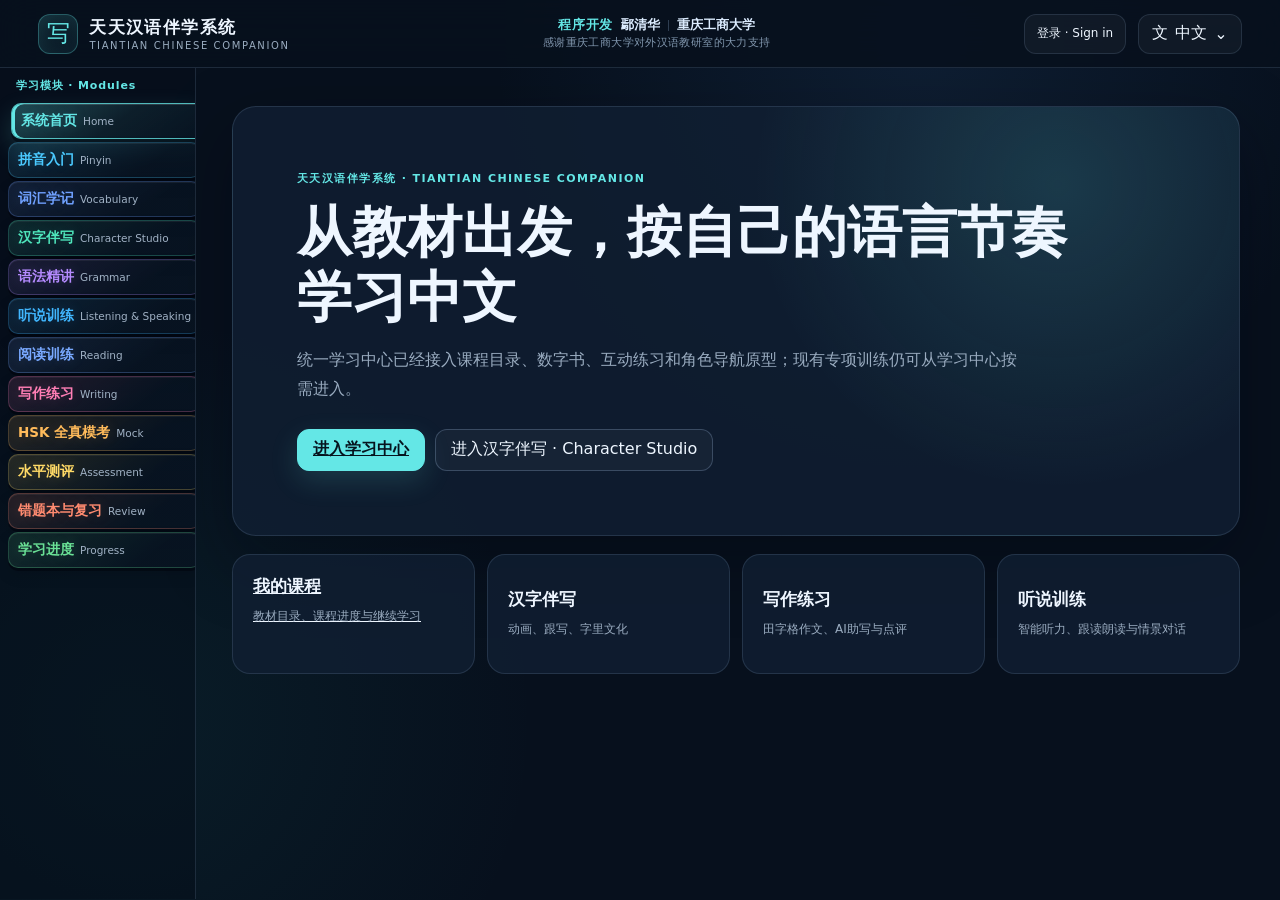
==== index.html @ 2a4d50c7 "Deploy Chinese learning companion frontend" ====
<!doctype html>
<html lang="zh-Hans">
<head>
  <meta charset="utf-8">
  <meta name="viewport" content="width=device-width, initial-scale=1, viewport-fit=cover">
  <meta name="theme-color" content="#08111f">
  <meta name="application-name" content="天天汉语伴学系统">
  <meta name="apple-mobile-web-app-capable" content="yes">
  <meta name="apple-mobile-web-app-status-bar-style" content="black-translucent">
  <title>天天汉语伴学系统 · Tiantian Chinese Companion</title>
  <link rel="manifest" href="manifest.webmanifest">
  <link rel="icon" type="image/png" sizes="32x32" href="icons/favicon-32.png">
  <link rel="apple-touch-icon" sizes="180x180" href="icons/apple-touch-icon-180.png">
  <link rel="stylesheet" href="styles.css">
</head>
<body>
  <div class="app-shell">
    <header class="topbar">
      <div class="brand" aria-label="天天汉语伴学系统">
        <span class="brand-mark" aria-hidden="true">写</span>
        <span>
          <strong>天天汉语伴学系统</strong>
          <small>TIANTIAN CHINESE COMPANION</small>
        </span>
      </div>

      <nav class="primary-nav" aria-label="主导航">
        <details class="nav-group"><summary>学习基础</summary><div class="nav-menu">
          <button type="button" data-module="pinyin">拼音入门 · Pinyin</button>
          <button type="button" data-module="learn">汉字伴写 · Character Studio</button>
          <button type="button" data-module="grammar">语法精讲 · Grammar</button>
        </div></details>
        <details class="nav-group"><summary>词汇与技能</summary><div class="nav-menu">
          <button type="button" data-module="vocabulary">词汇学记 · Vocabulary</button>
          <button type="button" data-module="mistakes">错题本与复习 · Review</button>
        </div></details>
        <details class="nav-group"><summary>语言训练</summary><div class="nav-menu">
          <button type="button" data-module="listening-speaking">听说训练 · Listening &amp; Speaking</button>
          <button type="button" data-module="reading">阅读训练 · Reading</button>
          <button type="button" data-module="essay">写作练习 · Writing</button>
        </div></details>
        <details class="nav-group"><summary>考试中心</summary><div class="nav-menu">
          <button type="button" data-module="mock">HSK 全真模考 · Mock</button>
          <button type="button" data-module="assessment">水平测评 · Assessment</button>
        </div></details>
        <details class="nav-group"><summary>学习进度</summary><div class="nav-menu">
          <button type="button" data-module="progress">学习看板 · Progress</button>
          <button type="button" data-module="mistakes">错题本与复习 · Review</button>
        </div></details>
      </nav>

      <div class="developer-credit" aria-label="开发者与支持单位信息">
        <div class="developer-primary"><span>程序开发</span><strong>鄢清华</strong><i></i><strong>重庆工商大学</strong></div>
        <div class="developer-support">感谢重庆工商大学对外汉语教研室的大力支持</div>
      </div>

      <nav class="curriculum-nav" aria-label="教材与章节导航">
        <label><span>教材</span><select id="seriesSelect" aria-label="选择教材系列"></select></label>
        <label><span>册别</span><select id="bookSelect" aria-label="选择教材册别"></select></label>
        <label class="chapter-select"><span>章节</span><select id="chapterSelect" aria-label="选择章节"></select></label>
      </nav>

      <div class="topbar-actions">
        <button class="install-button" id="installAppButton" type="button" hidden>安装 · Install</button>
        <button class="login-button" id="loginButton" type="button">登录 · Sign in</button>
        <button class="icon-button" id="languageButton" type="button" aria-haspopup="true" aria-expanded="false">
          <span aria-hidden="true">文</span><span id="languageLabel">中文</span><span aria-hidden="true">⌄</span>
        </button>
        <div class="language-menu" id="languageMenu" role="menu" hidden>
          <button type="button" role="menuitem" data-locale="zh">中文</button>
          <button type="button" role="menuitem" data-locale="en">English</button>
        </div>
      </div>
    </header>

    <main class="workspace">
      <aside class="character-rail" aria-label="本课汉字">
        <nav class="module-rail-nav" aria-label="学习模块">
          <div class="module-rail-title">学习模块 · Modules</div>
          <button type="button" class="module-rail-button active" data-module="home"><span>系统首页</span><small>Home</small></button>
          <button type="button" class="module-rail-button" data-module="pinyin"><span>拼音入门</span><small>Pinyin</small></button>
          <button type="button" class="module-rail-button" data-module="vocabulary"><span>词汇学记</span><small>Vocabulary</small></button>
          <button type="button" class="module-rail-button" data-module="learn"><span>汉字伴写</span><small>Character Studio</small></button>
          <button type="button" class="module-rail-button" data-module="grammar"><span>语法精讲</span><small>Grammar</small></button>
          <button type="button" class="module-rail-button" data-module="listening-speaking"><span>听说训练</span><small>Listening &amp; Speaking</small></button>
          <button type="button" class="module-rail-button" data-module="reading"><span>阅读训练</span><small>Reading</small></button>
          <button type="button" class="module-rail-button" data-module="essay"><span>写作练习</span><small>Writing</small></button>
          <button type="button" class="module-rail-button" data-module="mock"><span>HSK 全真模考</span><small>Mock</small></button>
          <button type="button" class="module-rail-button" data-module="assessment"><span>水平测评</span><small>Assessment</small></button>
          <button type="button" class="module-rail-button" data-module="mistakes"><span>错题本与复习</span><small>Review</small></button>
          <button type="button" class="module-rail-button" data-module="progress"><span>学习进度</span><small>Progress</small></button>
        </nav>
        <div class="rail-heading">
          <div>
            <span class="eyebrow">教材写字库</span>
            <h2 id="railLessonTitle">第1课 · 你好</h2>
          </div>
          <span class="progress-count" id="progressCount">0 / 4</span>
        </div>

        <div class="library-search">
          <div class="search-field">
            <span aria-hidden="true">⌕</span>
            <input id="characterSearch" type="search" inputmode="text" autocomplete="off" placeholder="输入汉字或词组">
            <button id="clearSearchButton" type="button" aria-label="清空搜索" hidden>×</button>
          </div>
          <select id="searchScope" aria-label="搜索范围">
            <option value="lesson">本课</option>
            <option value="book">本册30课</option>
          </select>
        </div>

        <div class="library-summary" id="librarySummary">本课“写汉字”栏目 · 4字</div>

        <nav class="character-list" id="characterList" aria-live="polite"></nav>
        <div class="direct-study" id="directStudy" hidden></div>

        <div class="phrase-tools">
          <button class="phrase-mode-button" id="multiSelectToggle" type="button">□ 勾选多字</button>
          <div class="selection-tray" id="selectionTray" hidden>
            <span>已选：<strong id="selectedCharacters">—</strong></span>
            <button type="button" id="startMultiPractice" disabled>并排写</button>
          </div>
        </div>

        <div class="rail-tip">
          <span aria-hidden="true">✦</span>
          <p><strong>学习建议</strong><br>先看动画，再进入田字格跟写。</p>
        </div>
      </aside>

      <section class="learning-stage">
        <div class="character-header">
          <div class="character-title">
            <div class="hero-character" id="heroCharacter">十</div>
            <div>
              <span class="eyebrow" id="structureLabel">独体字 · 十部</span>
              <h1><span id="pinyinLabel">shí</span><button class="audio-button" type="button" id="speakButton" aria-label="朗读">◖))</button></h1>
              <p id="meaningLabel">数字十；完整、十足</p>
            </div>
          </div>

          <div class="step-navigation" role="tablist" aria-label="学习步骤">
            <button class="step-tab active" type="button" data-view="learn" role="tab" aria-selected="true"><span>01</span>看动画</button>
            <button class="step-tab" type="button" data-view="practice" role="tab" aria-selected="false"><span>02</span>跟着写</button>
            <button class="step-tab" type="button" data-view="culture" role="tab" aria-selected="false"><span>03</span>字里文化</button>
          </div>
        </div>

        <section class="view-panel active" id="learnView" data-panel="learn">
          <div class="learning-grid immersive-learning">
            <div class="animation-card surface-card immersive-card">
              <div class="card-heading">
                <div>
                  <span class="eyebrow">笔顺动画</span>
                  <h2>观察每一笔的位置与方向</h2>
                </div>
                <span class="stroke-counter" id="strokeCounter">2画</span>
              </div>

              <div class="guided-stage" id="guidedStage">
                <svg class="annotation-lines" id="annotationLines" aria-hidden="true"></svg>
                <div class="stroke-steps stage-annotations" id="strokeSteps" aria-live="polite"></div>

                <div class="writer-stage">
                  <div class="grid-caption top">上</div>
                  <div class="tianzige" id="demoGrid">
                    <div class="grid-lines" aria-hidden="true"></div>
                    <div class="writer-target" id="demoWriter"></div>
                  </div>
                  <div class="grid-caption bottom">下</div>
                </div>
              </div>

              <div class="animation-controls" aria-label="动画控制">
                <button class="primary-button" id="playSequenceButton" type="button"><span aria-hidden="true">▶</span><span data-text="sequence">逐笔讲解</span></button>
                <button class="secondary-button" id="playFullButton" type="button"><span aria-hidden="true">↻</span><span data-text="full">完整演示</span></button>
                <button class="secondary-button accent" id="radicalButton" type="button"><span class="color-dot"></span><span data-text="radical">高亮部首</span></button>
              </div>

              <div class="integrated-summary" aria-live="polite">
                <div class="coach-copy">
                  <span class="eyebrow">整字提示</span>
                  <h2 id="coachTitle">先横后竖</h2>
                  <p id="coachText">“十”一共有两画。第一笔写横，第二笔写竖。竖画穿过横画，交点接近田字格中心。</p>
                </div>
                <div class="focus-box">
                  <span class="focus-icon" aria-hidden="true">◎</span>
                  <div><strong data-text="focus">书写重点</strong><p id="focusText"></p></div>
                </div>
                <button class="culture-link" type="button" data-go-view="culture">
                  <span aria-hidden="true">文</span>
                  <span><strong data-text="cultureButton">看看这个字的文化含义</strong><small data-text="cultureHint">构形知识与文化联想已分开标注</small></span>
                  <span aria-hidden="true">→</span>
                </button>
              </div>
            </div>
          </div>

          <button class="next-action" type="button" data-go-view="practice"><span data-text="practiceNext">动画看懂了，开始跟写</span><span aria-hidden="true">→</span></button>
        </section>

        <section class="view-panel" id="practiceView" data-panel="practice" hidden>
          <div class="practice-heading">
            <div>
              <span class="eyebrow">田字格跟写</span>
              <h2>先观察，再在中央大田字格书写</h2>
              <p>系统会检查笔顺、方向与轨迹。写完后可以查看点评并重新练习。</p>
            </div>
            <div class="mode-switch" role="group" aria-label="书写难度">
              <button type="button" class="active" data-practice-mode="trace">描写</button>
              <button type="button" data-practice-mode="free">独立写</button>
            </div>
          </div>

          <div class="practice-grid" id="singlePracticeGrid">
            <div class="model-panel surface-card">
              <div class="card-heading compact"><div><span class="eyebrow">标准示范</span><h3>随时对照笔顺</h3></div><button class="round-play" id="practiceDemoButton" type="button" aria-label="播放示范">▶</button></div>
              <div class="tianzige small"><div class="grid-lines" aria-hidden="true"></div><div class="writer-target" id="modelWriter"></div></div>
              <ol class="model-rules" id="modelRules"></ol>
            </div>

            <div class="write-panel surface-card">
              <div class="write-toolbar">
                <div><span class="eyebrow">轮到你了</span><h3 id="practicePrompt">请写“十”</h3></div>
                <span class="live-status" id="liveStatus"><i></i>等待落笔</span>
              </div>
              <div class="tianzige practice"><div class="grid-lines" aria-hidden="true"></div><div class="writer-target" id="quizWriter"></div></div>
              <p class="practice-help" id="practiceHelp">从第一笔开始。连续写错3次，系统会显示正确笔画提示。</p>
              <div class="practice-actions">
                <button class="secondary-button" id="resetPracticeButton" type="button">清空重写</button>
                <button class="secondary-button" id="showHintButton" type="button">播放提示</button>
              </div>
            </div>

            <aside class="feedback-panel surface-card" id="feedbackPanel">
              <div class="feedback-heading">
                <div class="score-ring" id="scoreRing" style="--score:0"><span id="scoreValue">--</span><small>书写评价</small></div>
                <div class="feedback-copy">
                  <span class="eyebrow">智能点评</span>
                  <h3 id="feedbackTitle">写完后查看评价</h3>
                  <p id="feedbackText">我们会优先指出最重要的一项改进，不让反馈变成负担。</p>
                </div>
              </div>

              <div class="user-sample-card" id="userSampleCard">
                <div class="sample-title"><span>本次书写</span><small id="sampleStatus">完成后固定显示</small></div>
                <div class="user-writing-grid">
                  <svg id="userWritingPreview" viewBox="0 0 1000 1000" role="img" aria-label="用户本次书写图像"></svg>
                  <span class="sample-placeholder" id="samplePlaceholder">你的字将显示在这里</span>
                </div>
              </div>

              <div class="feedback-metrics">
                <div><span>笔顺</span><strong id="orderMetric">待完成</strong></div>
                <div><span>轨迹</span><strong id="pathMetric">待完成</strong></div>
                <div><span>结构</span><strong id="structureMetric">待完成</strong></div>
                <div><span>尝试</span><strong id="attemptMetric">0次</strong></div>
              </div>
              <div class="feedback-actions">
                <button class="secondary-button" id="compareButton" type="button" disabled>叠加标准字</button>
                <button class="primary-button" id="rewriteButton" type="button" disabled>再写一次</button>
              </div>
            </aside>
          </div>

          <section class="phrase-practice-panel surface-card" id="phrasePracticePanel" hidden>
            <div class="phrase-panel-heading">
              <div><span class="eyebrow">多字并排书写</span><h2 id="phraseTitle">词组练习</h2><p id="phraseProgress">依次完成每个田字格，系统将保留每个字的真实笔迹。</p></div>
              <button class="secondary-button" id="exitPhraseButton" type="button">返回单字</button>
            </div>

            <div class="phrase-section-label"><span>标准示范</span><small>每个字与下方书写格严格对齐</small></div>
            <div class="phrase-standard-row" id="phraseStandardRow"></div>

            <div class="phrase-section-label"><span>请依次书写</span><small id="phraseActiveHint">从第一个字开始</small></div>
            <div class="phrase-writing-row" id="phraseWritingRow"></div>

            <div class="phrase-comparison" id="phraseComparison" hidden>
              <div class="phrase-result-heading"><div><span class="eyebrow">词组书写对照</span><h3 id="phraseScoreTitle">本次书写</h3></div><strong id="phraseTotalScore">--</strong></div>
              <div class="comparison-line"><span>标准字</span><div class="comparison-cells" id="phraseStandardResult"></div></div>
              <div class="comparison-line"><span>你的字</span><div class="comparison-cells" id="phraseUserResult"></div></div>
              <p class="phrase-feedback" id="phraseFeedback"></p>
              <div class="phrase-result-actions"><button class="secondary-button" id="phraseOverlayButton" type="button">叠加标准字</button><button class="primary-button" id="rewritePhraseButton" type="button">再写一次</button></div>
            </div>
          </section>
        </section>

        <section class="view-panel" id="cultureView" data-panel="culture" hidden>
          <div class="culture-layout">
            <div class="culture-symbol surface-card">
              <span class="eyebrow">字里文化</span>
              <div class="culture-glyph" id="cultureGlyph">十</div>
              <div class="component-badge" id="componentBadge">部首：十</div>
              <button class="secondary-button accent" id="cultureAnimateButton" type="button"><span class="color-dot"></span>在动画中高亮</button>
            </div>

            <div class="culture-content surface-card">
              <div class="culture-audio-toolbar">
                <div>
                  <span class="culture-audio-badge"><i aria-hidden="true"></i>中文原声</span>
                  <small id="cultureAudioStatus" role="status" aria-live="polite">三段讲解可分别播放</small>
                </div>
                <div class="culture-audio-actions">
                  <label class="culture-speed-control" for="cultureSpeedRange">
                    <span>语速</span>
                    <input id="cultureSpeedRange" type="range" min="0.65" max="1.25" step="0.05" value="0.90" aria-label="调节中文朗读速度">
                    <output id="cultureSpeedValue" for="cultureSpeedRange">0.90×</output>
                  </label>
                  <button class="culture-play-all" id="playAllCultureButton" type="button">
                    <span aria-hidden="true">▶</span><span>连续朗读三段</span>
                  </button>
                </div>
              </div>
              <div class="culture-section verified">
                <div class="culture-section-head">
                  <span class="content-tag">有依据的构形知识</span>
                  <button class="culture-audio-button" type="button" data-culture-audio="formation"><span aria-hidden="true">▶</span><span>中文原声</span></button>
                </div>
                <h2 id="cultureTitle"></h2>
                <p id="cultureVerified"></p>
              </div>
              <div class="culture-section association">
                <div class="culture-section-head">
                  <span class="content-tag">文化与现代用法</span>
                  <button class="culture-audio-button" type="button" data-culture-audio="culture"><span aria-hidden="true">▶</span><span>中文原声</span></button>
                </div>
                <h3 id="associationTitle"></h3>
                <p id="associationText"></p>
                <div class="example-chips" id="cultureExamples"></div>
              </div>
              <div class="culture-section mnemonic" id="mnemonicSection">
                <div class="culture-section-head">
                  <span class="content-tag">记忆联想</span>
                  <button class="culture-audio-button" type="button" data-culture-audio="memory"><span aria-hidden="true">▶</span><span>中文原声</span></button>
                </div>
                <h3 id="mnemonicTitle">结构记忆</h3>
                <p id="mnemonicText"></p>
                <small>这是学习提示，不等同于严格字源。</small>
              </div>
              <div class="source-note">内容状态：<strong>教学初稿 · 待教师复核</strong></div>
            </div>
          </div>

          <button class="next-action" type="button" data-go-view="practice"><span>了解了，去练习书写</span><span aria-hidden="true">→</span></button>
        </section>

        <section class="view-panel" id="essayView" data-panel="essay" hidden>
          <button class="essay-ai-fab" id="essayAiFab" type="button">✦ AI助写<br><small>Writing Coach</small></button>
          <aside class="essay-ai-panel" id="essayAiPanel" hidden><div class="essay-ai-head"><strong>AI助写 · Writing Coach</strong><button id="essayAiClose" type="button">×</button></div><p>提供思路、提纲、句型和单句帮助，不直接代写整篇作文。</p><textarea id="essayAiRequest" rows="3" placeholder="例如：帮我列出三段提纲"></textarea><button class="primary-button" id="essayAiAsk" type="button">获取建议 · Get Help</button><div id="essayAiResult" class="essay-ai-result"></div></aside>
          <div class="essay-toolbar surface-card">
            <div class="essay-mode-tabs" role="tablist" aria-label="作文模式">
              <button class="essay-mode-tab active" type="button" data-essay-mode="direct">01 直接写作文</button>
              <button class="essay-mode-tab" type="button" data-essay-mode="sample">02 样文跟写</button>
            </div>
            <div class="essay-settings">
              <label>题目<input id="essayTitleInput" type="text" placeholder="例如：我的一天"></label>
              <label>目标字数<input id="essayCountInput" type="number" min="20" max="2000" value="200"></label>
              <button class="primary-button" id="essayStartButton" type="button">生成作文格</button>
            </div>
            <label class="essay-sample-input" id="essaySampleInput" hidden>粘贴样文<textarea id="essayTextInput" rows="4" placeholder="输入或粘贴样文，段落之间留空行"></textarea></label>
          </div>

          <div class="essay-layout">
            <section class="essay-writing-card surface-card">
              <div class="card-heading compact"><div><span class="eyebrow">当前书写格</span><h2 id="essayCurrentLabel">准备开始</h2></div><span class="stroke-counter" id="essayProgressLabel">0 / 0</span></div>
              <div class="essay-active-grid" id="essayActiveGrid"><div class="grid-lines" aria-hidden="true"></div><canvas id="essayCanvas" width="600" height="600"></canvas></div>
              <p class="practice-help" id="essayHelp">样文跟写会显示当前汉字；直接写作文可自由书写。</p>
              <div class="essay-writing-actions"><button class="secondary-button" id="essayClearButton" type="button">清空本格</button><button class="primary-button" id="essayConfirmButton" type="button">确认此字</button></div>
              <div class="essay-edit-tools"><button type="button" data-essay-edit="insert-before">插入前</button><button type="button" data-essay-edit="insert-after">插入后</button><button type="button" data-essay-edit="rewrite">重写</button><button type="button" data-essay-edit="delete">删除</button><button type="button" data-essay-edit="undo">撤销</button></div>
            </section>
            <section class="essay-page-card surface-card"><div class="card-heading compact"><div><span class="eyebrow">作文田字格</span><h2 id="essayPageTitle">尚未开始</h2></div><span class="stroke-counter" id="essayPageLabel">第1页</span></div><div class="essay-pages" id="essayPages"></div><div class="essay-page-actions"><button class="secondary-button" id="essayPrevPageButton" type="button">上一页</button><button class="secondary-button" id="essayNextPageButton" type="button">下一页</button><button class="primary-button" id="essayEvaluateButton" type="button">提交作文评价</button></div></section>
          </div>
          <section class="essay-feedback surface-card" id="essayFeedback" hidden><div class="essay-feedback-heading"><div><span class="eyebrow">老师式综合点评 · Teacher Review</span><h2>本次作文评价 · Current Review</h2></div><span id="essayVersionLabel">版本 V1</span></div><div class="essay-score-grid"><div><strong id="essayWritingScore">--</strong><span>书写质量 · Writing</span></div><div><strong id="essayPunctuationScore">--</strong><span>标点符号 · Punctuation</span></div><div><strong id="essayContentScore">--</strong><span>内容质量 · Content</span></div></div><p id="essayFeedbackText"></p><div class="essay-feedback-actions"><button class="secondary-button" id="essayContinueButton" type="button">继续修改 · Continue Editing</button><button class="primary-button" id="essayExportButton" type="button">下载 PNG · Download PNG</button></div><div class="essay-history-list" id="essayHistoryList"></div></section>
        </section>
        <section class="view-panel module-placeholder surface-card" id="modulePlaceholder" data-panel="placeholder" hidden>
          <span class="eyebrow" id="placeholderEyebrow">学习模块 · Learning Module</span>
          <h1 id="placeholderTitle">模块准备中</h1>
          <p id="placeholderText">该模块正在接入教材内容、练习题库和学习记录。你可以先使用汉字伴写和写作练习。</p>
          <div class="placeholder-actions"><button type="button" class="primary-button" data-module="learn">进入汉字伴写 · Character Studio</button><button type="button" class="secondary-button" data-module="essay">进入写作练习 · Writing</button></div>
        </section>
      </section>
    </main>
  </div>

  <div class="toast" id="toast" role="status" aria-live="polite"></div>

  <script src="vendor/hanzi-writer.min.js"></script>
  <script src="data/stroke-data.js"></script>
  <script src="data/character-lessons.js"></script>
  <script src="data/character-cultures.js"></script>
  <script src="data/textbook-library.js"></script>
  <script src="config.js"></script>
  <script src="app.js"></script>
</body>
</html>
---- styles.css ----
:root {
  color-scheme: dark;
  --bg: #07101d;
  --bg-soft: #0a1627;
  --surface: rgba(16, 31, 50, .82);
  --surface-strong: #102038;
  --line: rgba(150, 181, 215, .16);
  --line-strong: rgba(150, 181, 215, .28);
  --text: #eef6ff;
  --muted: #9aacc0;
  --cyan: #64e7e6;
  --cyan-soft: rgba(100, 231, 230, .13);
  --gold: #ffc66d;
  --gold-soft: rgba(255, 198, 109, .13);
  --green: #78e5ad;
  --danger: #ff8f8f;
  --shadow: 0 24px 70px rgba(0, 5, 14, .35);
  --radius-xl: 24px;
  --radius-lg: 18px;
  --radius-md: 13px;
  font-family: Inter, "Noto Sans SC", "Microsoft YaHei", system-ui, sans-serif;
}

* { box-sizing: border-box; }
[hidden] { display: none !important; }
html { min-height: 100%; background: var(--bg); }
body {
  margin: 0;
  min-width: 320px;
  min-height: 100vh;
  color: var(--text);
  background:
    radial-gradient(circle at 72% 5%, rgba(48, 95, 150, .18), transparent 34%),
    radial-gradient(circle at 10% 80%, rgba(26, 142, 136, .10), transparent 30%),
    var(--bg);
}
button { font: inherit; }
button:focus-visible { outline: 2px solid var(--cyan); outline-offset: 3px; }

.app-shell { min-height: 100vh; }
.topbar {
  position: sticky;
  top: 0;
  z-index: 20;
  min-height: 68px;
  display: flex;
  align-items: center;
  justify-content: space-between;
  padding: 10px clamp(16px, 3vw, 42px);
  border-bottom: 1px solid var(--line);
  background: rgba(7, 16, 29, .88);
  backdrop-filter: blur(20px);
}
.primary-nav { display: flex; align-items: center; gap: 4px; margin-left: clamp(18px, 2vw, 42px); }
.topbar > .primary-nav { display: none; }
.nav-group { position: relative; }
.nav-group summary { list-style: none; cursor: pointer; padding: 9px 11px; color: var(--muted); border: 1px solid transparent; border-radius: 10px; font-size: 12px; white-space: nowrap; }
.nav-group summary::-webkit-details-marker { display: none; }
.nav-group summary::after { content: "⌄"; margin-left: 6px; color: var(--cyan); }
.nav-group[open] summary, .nav-group summary:hover { color: var(--text); border-color: var(--line); background: rgba(255,255,255,.05); }
.nav-menu { position: absolute; top: calc(100% + 7px); left: 0; z-index: 40; min-width: 220px; padding: 7px; border: 1px solid var(--line-strong); border-radius: 13px; background: #102038; box-shadow: var(--shadow); }
.nav-menu button { width: 100%; padding: 10px 11px; color: var(--text); border: 0; border-radius: 8px; background: transparent; text-align: left; cursor: pointer; font-size: 12px; }
.nav-menu button:hover { color: var(--cyan); background: var(--cyan-soft); }
.login-button { min-height: 40px; padding: 0 12px; color: var(--text); border: 1px solid var(--line); border-radius: 12px; background: rgba(255,255,255,.04); cursor: pointer; font-size: 12px; }
.login-button:hover { border-color: var(--cyan); color: var(--cyan); }
.install-button { min-height: 40px; padding: 0 14px; color: #06121d; border: 1px solid rgba(137,255,245,.85); border-radius: 12px; background: linear-gradient(135deg, #74eee8, #31bfd0); box-shadow: 0 8px 24px rgba(49,191,208,.24), inset 0 1px rgba(255,255,255,.45); cursor: pointer; font-size: 12px; font-weight: 800; white-space: nowrap; transition: transform .18s ease, box-shadow .18s ease, filter .18s ease; }
.install-button:hover { transform: translateY(-2px); filter: brightness(1.06); box-shadow: 0 12px 28px rgba(49,191,208,.34), inset 0 1px rgba(255,255,255,.55); }
.install-button:active { transform: translateY(0); }
.curriculum-nav { display: flex; align-items: center; gap: 8px; margin-left: auto; }
.curriculum-nav label { position: relative; display: grid; gap: 2px; min-width: 138px; padding: 6px 32px 6px 11px; border: 1px solid var(--line); border-radius: 11px; background: rgba(255,255,255,.035); }
.curriculum-nav label::after { content: "⌄"; position: absolute; right: 11px; top: 50%; color: var(--cyan); transform: translateY(-50%); pointer-events: none; }
.curriculum-nav label > span { color: #7389a0; font-size: 9px; letter-spacing: .1em; }
.curriculum-nav select { min-width: 0; color: var(--text); border: 0; outline: 0; background: transparent; font-size: 12px; font-weight: 650; appearance: none; cursor: pointer; }
.curriculum-nav select option { color: var(--text); background: #102038; }
.curriculum-nav .chapter-select { min-width: 220px; }
.brand { display: flex; align-items: center; gap: 11px; }
.brand-mark {
  width: 40px; height: 40px; display: grid; place-items: center;
  border: 1px solid rgba(100, 231, 230, .32); border-radius: 12px;
  color: var(--cyan); background: linear-gradient(145deg, rgba(100,231,230,.13), rgba(100,231,230,.03));
  box-shadow: inset 0 0 18px rgba(100,231,230,.07);
  font-family: "STKaiti", "KaiTi", serif; font-size: 23px;
}
.brand strong { display: block; font-size: 17px; letter-spacing: .08em; }
.brand small { display: block; margin-top: 1px; color: var(--muted); font-size: 10px; letter-spacing: .16em; text-transform: uppercase; }
.developer-credit { flex: 1 1 auto; min-width: 0; margin: 0 clamp(14px, 3vw, 52px); text-align: center; line-height: 1.28; }
.developer-primary { display: flex; align-items: center; justify-content: center; gap: 8px; color: #dcecff; font-size: 12.5px; white-space: nowrap; }
.developer-primary span { color: var(--cyan); font-weight: 700; letter-spacing: .05em; }
.developer-primary strong { font-weight: 700; }
.developer-primary i { width: 1px; height: 11px; background: var(--line-strong); }
.developer-support { margin-top: 3px; color: #8096ad; font-size: 10.5px; letter-spacing: .035em; white-space: nowrap; }
.topbar-actions { position: relative; display: flex; align-items: center; gap: 12px; margin-left: auto; }
.lesson-badge { display: flex; align-items: center; gap: 10px; color: var(--muted); font-size: 12px; }
.lesson-badge strong { color: var(--text); font-weight: 600; }
.icon-button {
  display: flex; align-items: center; gap: 7px; min-height: 40px; padding: 0 13px;
  color: var(--text); border: 1px solid var(--line); border-radius: 12px; background: rgba(255,255,255,.04); cursor: pointer;
}
.icon-button:hover { border-color: var(--line-strong); background: rgba(255,255,255,.07); }
.language-menu {
  position: absolute; right: 0; top: calc(100% + 8px); min-width: 150px; padding: 7px;
  border: 1px solid var(--line-strong); border-radius: 13px; background: #102038; box-shadow: var(--shadow);
}
.language-menu button { width: 100%; padding: 10px 12px; text-align: left; color: var(--text); border: 0; border-radius: 8px; background: transparent; cursor: pointer; }
.language-menu button:hover { background: var(--cyan-soft); color: var(--cyan); }

.workspace { display: grid; grid-template-columns: 196px minmax(0, 1fr); min-height: calc(100vh - 69px); }
.character-rail { position: sticky; top: 69px; align-self: start; height: calc(100vh - 69px); display: flex; flex-direction: column; padding: 18px 8px 12px; border-right: 1px solid var(--line); background: rgba(6, 14, 26, .48); overflow: hidden; }
.module-rail-nav { display: grid; gap: 3px; margin: -8px 0 0; padding-bottom: 0; overflow: visible; max-height: none; }
.module-rail-title { padding: 0 8px 7px; color: var(--cyan); font-size: 11px; font-weight: 700; letter-spacing: .08em; }
.module-rail-button { --nav-rgb:100,231,230; position:relative; display:flex; align-items:center; justify-content:flex-start; gap:6px; width:100%; min-height:36px; padding:6px 9px; color:var(--text); border:1px solid rgba(var(--nav-rgb),.25); border-radius:10px; background:linear-gradient(145deg,rgba(var(--nav-rgb),.13),rgba(8,20,34,.78) 72%); box-shadow:inset 0 1px rgba(255,255,255,.06),0 3px 0 rgba(0,4,12,.48),0 7px 15px rgba(0,4,12,.12); text-align:left; cursor:pointer; transform:translate3d(0,0,0); transition:transform .18s ease,border-color .18s ease,box-shadow .18s ease,filter .18s ease; }
.module-rail-button > span { color:rgb(var(--nav-rgb)); font-size:13.5px; font-weight:720; white-space:nowrap; text-shadow:0 0 14px rgba(var(--nav-rgb),.18); }
.module-rail-button small { margin-left:0; color:#a1b2c5; font-size:10.5px; white-space:nowrap; letter-spacing:0; }
.module-rail-button:hover { z-index:2; border-color:rgba(var(--nav-rgb),.68); box-shadow:inset 0 1px rgba(255,255,255,.11),0 5px 0 rgba(0,4,12,.5),0 12px 25px rgba(var(--nav-rgb),.17); transform:translate3d(4px,-2px,0); filter:brightness(1.12); }
.module-rail-button.active { border-color:rgba(var(--nav-rgb),.78); background:linear-gradient(145deg,rgba(var(--nav-rgb),.28),rgba(var(--nav-rgb),.08) 55%,rgba(8,20,34,.8)); box-shadow:inset 3px 0 rgb(var(--nav-rgb)),inset 0 1px rgba(255,255,255,.14),0 4px 0 rgba(0,4,12,.5),0 10px 24px rgba(var(--nav-rgb),.18); transform:translateX(3px); }
.module-rail-button[data-module="home"] { --nav-rgb:100,231,230; }
.module-rail-button[data-module="pinyin"] { --nav-rgb:75,202,255; }
.module-rail-button[data-module="vocabulary"] { --nav-rgb:112,161,255; }
.module-rail-button[data-module="learn"] { --nav-rgb:79,230,188; }
.module-rail-button[data-module="grammar"] { --nav-rgb:181,139,255; }
.module-rail-button[data-module="listening-speaking"] { --nav-rgb:65,183,255; }
.module-rail-button[data-module="reading"] { --nav-rgb:121,169,255; }
.module-rail-button[data-module="essay"] { --nav-rgb:255,126,181; }
.module-rail-button[data-module="mock"] { --nav-rgb:255,187,91; }
.module-rail-button[data-module="assessment"] { --nav-rgb:255,218,103; }
.module-rail-button[data-module="mistakes"] { --nav-rgb:255,139,112; }
.module-rail-button[data-module="progress"] { --nav-rgb:106,225,150; }
.module-placeholder { min-height: 430px; margin: 30px; padding: clamp(28px, 6vw, 80px); display: grid; align-content: center; background: radial-gradient(circle at 80% 20%, rgba(100,231,230,.12), transparent 34%), var(--surface); }
.module-screen { width: 100%; }
.home-module { display: grid; gap: 18px; padding: 20px 22px; }
.home-hero { padding: clamp(28px, 5vw, 70px); border: 1px solid var(--line); border-radius: var(--radius-xl); background: radial-gradient(circle at 82% 18%, rgba(100,231,230,.14), transparent 34%), var(--surface); box-shadow: var(--shadow); }
.home-hero h1 { max-width: 780px; margin: 14px 0; font-size: clamp(30px, 4.3vw, 58px); line-height: 1.18; }
.home-hero p { max-width: 720px; color: var(--muted); font-size: 16px; line-height: 1.8; }
.home-actions { display: flex; flex-wrap: wrap; gap: 10px; margin-top: 25px; }
.home-module-cards { display: grid; grid-template-columns: repeat(4, minmax(0,1fr)); gap: 12px; }
.home-module-cards button, .home-module-cards a { min-height: 120px; padding: 20px; color: var(--text); border: 1px solid var(--line); border-radius: 18px; background: var(--surface); text-align: left; cursor: pointer; }
.home-module-cards button:hover, .home-module-cards a:hover { border-color: rgba(100,231,230,.42); transform: translateY(-2px); }
.home-module-cards strong, .home-module-cards span { display: block; }
.home-module-cards strong { margin-bottom: 9px; font-size: 17px; }
.home-module-cards span { color: var(--muted); font-size: 12px; line-height: 1.6; }
.hanzi-module-toolbar { display: flex; justify-content: flex-end; margin-bottom: 14px; }
.hanzi-module-toolbar .curriculum-nav { margin-left: 0; }
.hanzi-module-layout { display: grid; grid-template-columns: 212px minmax(0,1fr); gap: 12px; align-items: start; }
.hanzi-library-panel { position: sticky; top: 82px; height: calc(100vh - 98px); display: flex; flex-direction: column; padding: 14px 10px; border: 1px solid var(--line); border-radius: 16px; background: rgba(6,14,26,.55); overflow: hidden; }
.hanzi-library-panel .character-list { min-height: 0; }
.hanzi-module-main { min-width: 0; }
.essay-module { padding: 0; }
.module-placeholder h1 { margin: 10px 0; font-size: clamp(28px, 4vw, 48px); }
.module-placeholder p { max-width: 620px; color: var(--muted); font-size: 16px; line-height: 1.8; }
.placeholder-actions { display: flex; flex-wrap: wrap; gap: 10px; margin-top: 20px; }
.rail-heading { display: flex; align-items: end; justify-content: space-between; padding: 0 8px 20px; }
.eyebrow { display: block; color: var(--cyan); font-size: 11px; font-weight: 700; letter-spacing: .13em; text-transform: uppercase; }
.rail-heading h2, .card-heading h2, .coach-copy h2, .practice-heading h2 { margin: 5px 0 0; font-size: 17px; }
.progress-count, .stroke-counter { padding: 6px 9px; color: var(--muted); font-size: 11px; border: 1px solid var(--line); border-radius: 999px; background: rgba(255,255,255,.03); }
.library-search { display: grid; grid-template-columns: 1fr 68px; gap: 7px; padding: 0 4px 9px; }
.search-field { min-width: 0; min-height: 40px; display: grid; grid-template-columns: auto 1fr auto; align-items: center; gap: 6px; padding: 0 9px; border: 1px solid var(--line); border-radius: 11px; background: rgba(255,255,255,.035); }
.search-field > span { color: var(--cyan); font-size: 18px; }
.search-field input { width: 100%; min-width: 0; color: var(--text); border: 0; outline: 0; background: transparent; font-size: 12px; }
.search-field input::placeholder { color: #6f8399; }
.search-field button { width: 25px; height: 25px; color: var(--muted); border: 0; border-radius: 8px; background: transparent; cursor: pointer; }
.library-search > select { min-width: 0; padding: 0 5px; color: #b9c8d6; border: 1px solid var(--line); border-radius: 10px; background: #0c1a2c; font-size: 11px; }
.library-summary { margin: 0 5px 8px; color: #748ba1; font-size: 10px; line-height: 1.45; }
.character-list { min-height: 0; display: grid; align-content: start; gap: 8px; padding: 1px 4px 10px; overflow-y: auto; overscroll-behavior: contain; scrollbar-width: thin; scrollbar-color: rgba(100,231,230,.3) transparent; }
.character-list::-webkit-scrollbar { width: 5px; }
.character-list::-webkit-scrollbar-thumb { border-radius: 999px; background: rgba(100,231,230,.28); }
.search-location { display: inline-flex; max-width: 100%; margin-top: 4px; color: #7f95aa; font-size: 9px; white-space: nowrap; overflow: hidden; text-overflow: ellipsis; }
.direct-study { margin: 2px 4px 8px; padding: 11px; border: 1px dashed rgba(255,198,109,.3); border-radius: 12px; background: rgba(255,198,109,.055); color: #b8c7d5; font-size: 11px; line-height: 1.55; }
.direct-study strong { display: block; margin-bottom: 7px; color: var(--gold); font-size: 14px; }
.direct-study button { width: 100%; min-height: 34px; margin-top: 8px; color: #07131e; border: 0; border-radius: 9px; background: var(--gold); font-weight: 750; cursor: pointer; }
.character-item {
  width: 100%; min-height: 82px; display: grid; grid-template-columns: 54px 1fr 10px; align-items: center; gap: 10px;
  padding: 11px; text-align: left; color: var(--text); border: 1px solid transparent; border-radius: 15px; background: transparent; cursor: pointer; transition: .2s ease;
}
.character-item:hover { background: rgba(255,255,255,.035); border-color: var(--line); transform: translateX(2px); }
.character-item.active { border-color: rgba(100,231,230,.28); background: linear-gradient(135deg, rgba(100,231,230,.14), rgba(100,231,230,.035)); box-shadow: inset 3px 0 var(--cyan); }
.character-glyph { width: 52px; height: 52px; display: grid; place-items: center; font: 34px "STKaiti", "KaiTi", serif; border-radius: 13px; background: rgba(255,255,255,.05); }
.character-item.active .character-glyph { color: var(--cyan); background: rgba(100,231,230,.09); }
.character-meta strong, .character-meta small { display: block; }
.character-meta strong { font-size: 14px; }
.character-meta small { margin-top: 4px; color: var(--muted); font-size: 11px; }
.status-dot { width: 8px; height: 8px; border-radius: 50%; border: 1px solid #60748a; }
.character-item.completed .status-dot { border: 0; background: var(--green); box-shadow: 0 0 10px rgba(120,229,173,.55); }
.character-item.multi-selected { border-color: rgba(255,198,109,.38); background: rgba(255,198,109,.09); box-shadow: inset 3px 0 var(--gold); }
.character-item.multi-selected .status-dot { width: 20px; height: 20px; display: grid; place-items: center; color: #08111f; border: 0; background: var(--gold); }
.character-item.multi-selected .status-dot::before { content: "✓"; font-size: 12px; font-weight: 800; }
.phrase-tools { flex: 0 0 auto; display: grid; gap: 8px; margin: 8px 4px 0; padding: 10px; border: 1px solid var(--line); border-radius: 14px; background: rgba(255,255,255,.02); }
.phrase-mode-button { min-height: 36px; color: var(--cyan); border: 1px solid rgba(100,231,230,.2); border-radius: 10px; background: var(--cyan-soft); cursor: pointer; }
.phrase-mode-button.active { color: #07131e; background: var(--cyan); }
.preset-phrases { display: grid; grid-template-columns: 1fr 1fr; gap: 6px; }
.preset-phrases button { min-height: 32px; color: var(--text); border: 1px solid var(--line); border-radius: 9px; background: rgba(255,255,255,.025); cursor: pointer; }
.preset-phrases button:hover { color: var(--gold); border-color: rgba(255,198,109,.3); }
.selection-tray { display: grid; gap: 7px; color: var(--muted); font-size: 12px; }
.selection-tray strong { color: var(--gold); letter-spacing: .18em; }
.selection-tray button { min-height: 34px; color: #07131e; border: 0; border-radius: 9px; background: var(--gold); font-weight: 750; cursor: pointer; }
.selection-tray button:disabled { opacity: .35; cursor: not-allowed; }
.rail-tip { flex: 0 0 auto; display: flex; gap: 10px; margin: 9px 4px 0; padding: 11px; color: var(--muted); border: 1px solid var(--line); border-radius: 14px; background: rgba(255,255,255,.025); font-size: 10px; line-height: 1.45; }
.rail-tip span { color: var(--gold); }
.rail-tip p { margin: 0; }
.rail-tip strong { color: var(--text); }

.learning-stage { width: 100%; max-width: none; margin: 0; padding: 18px 18px 48px 14px; }
.character-header { display: flex; align-items: center; justify-content: space-between; gap: 26px; margin-bottom: 25px; }
.character-title { display: flex; align-items: center; gap: 16px; }
.hero-character { width: 80px; height: 80px; display: grid; place-items: center; font: 58px "STKaiti", "KaiTi", serif; color: var(--cyan); border: 1px solid rgba(100,231,230,.25); border-radius: 20px; background: linear-gradient(145deg, rgba(100,231,230,.11), rgba(100,231,230,.025)); box-shadow: 0 16px 45px rgba(0,0,0,.18); }
.hero-character.phrase-hero { width: auto; min-width: 96px; padding: 0 14px; font-size: 38px; letter-spacing: .08em; }
.character-title h1 { margin: 4px 0 2px; display: flex; align-items: center; gap: 8px; font-size: clamp(25px, 3vw, 38px); font-weight: 650; }
.character-title p { margin: 0; color: var(--muted); font-size: 13px; }
.audio-button { width: 32px; height: 32px; color: var(--cyan); border: 1px solid var(--line); border-radius: 50%; background: transparent; cursor: pointer; font-size: 10px; }
.step-navigation { display: flex; gap: 5px; padding: 5px; border: 1px solid var(--line); border-radius: 14px; background: rgba(255,255,255,.025); }
.step-tab { display: flex; align-items: center; gap: 7px; min-height: 41px; padding: 0 13px; color: var(--muted); border: 0; border-radius: 10px; background: transparent; cursor: pointer; }
.step-tab span { font-size: 9px; color: #70849b; }
.step-tab.active { color: #05131d; background: var(--cyan); box-shadow: 0 7px 22px rgba(100,231,230,.2); }
.step-tab.active span { color: rgba(5,19,29,.58); }

.view-panel[hidden] { display: none !important; }
.surface-card { border: 1px solid var(--line); border-radius: var(--radius-xl); background: linear-gradient(145deg, rgba(18,35,57,.88), rgba(10,23,40,.78)); box-shadow: var(--shadow); }
.learning-grid { display: grid; grid-template-columns: minmax(0, 1fr); gap: 22px; }
.animation-card { min-height: 720px; padding: 26px clamp(22px, 3vw, 42px) 30px; }
.immersive-card { overflow: hidden; background: radial-gradient(circle at 50% 42%, rgba(28,76,108,.18), transparent 42%), linear-gradient(145deg, rgba(18,35,57,.9), rgba(8,21,37,.82)); }
.card-heading { display: flex; align-items: start; justify-content: space-between; gap: 20px; }
.guided-stage { position: relative; min-height: 590px; margin-top: 4px; isolation: isolate; }
.writer-stage { position: relative; min-height: 590px; display: grid; place-items: center; z-index: 1; }
.tianzige { position: relative; width: min(390px, 76vw); aspect-ratio: 1; overflow: hidden; border: 2px solid rgba(138,168,200,.38); border-radius: 16px; background: rgba(239,247,255,.95); box-shadow: inset 0 0 40px rgba(28,62,95,.06), 0 22px 45px rgba(0,0,0,.22); }
#demoGrid { width: clamp(430px, 43vw, 550px); border-color: rgba(138,190,219,.48); box-shadow: inset 0 0 52px rgba(28,62,95,.08), 0 28px 70px rgba(0,0,0,.28), 0 0 45px rgba(100,231,230,.045); }
.grid-lines, .grid-lines::before, .grid-lines::after { position: absolute; inset: 0; pointer-events: none; }
.grid-lines { z-index: 0; background: linear-gradient(90deg, transparent calc(50% - .5px), rgba(38,83,119,.24) 50%, transparent calc(50% + .5px)), linear-gradient(0deg, transparent calc(50% - .5px), rgba(38,83,119,.24) 50%, transparent calc(50% + .5px)); }
.grid-lines::before, .grid-lines::after { content: ""; top: 50%; left: -21%; width: 142%; height: 1px; border-top: 1px dashed rgba(38,83,119,.18); transform-origin: center; }
.grid-lines::before { transform: rotate(45deg); }
.grid-lines::after { transform: rotate(-45deg); }
.writer-target { position: relative; z-index: 1; width: 100%; height: 100%; }
.writer-target svg { width: 100% !important; height: 100% !important; }
.grid-caption { position: absolute; left: calc(50% + min(275px, 22vw) + 13px); color: #617a93; font-size: 11px; }
.grid-caption.top { top: 29px; }
.grid-caption.bottom { bottom: 29px; }
.animation-controls { display: flex; justify-content: center; flex-wrap: wrap; gap: 9px; }
.primary-button, .secondary-button, .next-action { border-radius: 12px; cursor: pointer; transition: .18s ease; }
.primary-button, .secondary-button { min-height: 42px; display: inline-flex; align-items: center; justify-content: center; gap: 8px; padding: 0 15px; }
.primary-button { color: #06141e; border: 1px solid var(--cyan); background: var(--cyan); font-weight: 750; box-shadow: 0 10px 28px rgba(100,231,230,.15); }
.primary-button:hover { transform: translateY(-1px); filter: brightness(1.06); }
.primary-button:disabled { opacity: .4; cursor: not-allowed; transform: none; }
.secondary-button { color: var(--text); border: 1px solid var(--line-strong); background: rgba(255,255,255,.035); }
.secondary-button:hover { background: rgba(255,255,255,.075); }
.secondary-button.accent { color: var(--gold); border-color: rgba(255,198,109,.25); background: var(--gold-soft); }
.color-dot { width: 8px; height: 8px; border-radius: 50%; background: var(--gold); box-shadow: 0 0 10px rgba(255,198,109,.65); }

.annotation-lines { position: absolute; inset: 0; z-index: 2; width: 100%; height: 100%; overflow: visible; pointer-events: none; }
.annotation-lines path { fill: none; stroke: rgba(105,153,178,.38); stroke-width: 1.5; stroke-linecap: round; stroke-dasharray: 4 6; transition: stroke .25s ease, stroke-width .25s ease, filter .25s ease, opacity .25s ease; }
.annotation-lines circle { fill: #6a8ca5; opacity: .75; transition: fill .25s ease, opacity .25s ease, filter .25s ease; }
.annotation-lines .active { stroke: var(--cyan); stroke-width: 2.2; stroke-dasharray: none; filter: drop-shadow(0 0 5px rgba(100,231,230,.6)); }
.annotation-lines circle.active { fill: var(--cyan); opacity: 1; filter: drop-shadow(0 0 5px rgba(100,231,230,.9)); }
.stage-annotations { position: absolute; inset: 0; z-index: 3; margin: 0; pointer-events: none; }
.stage-annotations .stroke-step { position: absolute; top: var(--slot-top, 24%); width: clamp(190px, 19vw, 245px); pointer-events: auto; cursor: pointer; }
.stage-annotations .stroke-step.side-left { left: 0; }
.stage-annotations .stroke-step.side-right { right: 0; }
.coach-card { display: flex; flex-direction: column; padding: 25px; }
.coach-avatar { width: 46px; height: 46px; display: grid; place-items: center; margin-bottom: 16px; color: var(--gold); border: 1px solid rgba(255,198,109,.22); border-radius: 14px; background: var(--gold-soft); font: 25px "STKaiti", "KaiTi", serif; }
.coach-copy p { min-height: 68px; margin: 10px 0 18px; color: #c0ccda; font-size: 13px; line-height: 1.85; }
.stroke-steps { display: grid; gap: 8px; margin: 3px 0 20px; }
.stroke-step { display: grid; grid-template-columns: 36px 1fr auto; align-items: center; gap: 11px; padding: 13px 14px; border: 1px solid rgba(130,166,199,.18); border-radius: 15px; color: var(--muted); background: rgba(8,24,41,.86); box-shadow: 0 14px 34px rgba(0,0,0,.18); transition: .22s ease; }
.stroke-step .number { width: 38px; height: 38px; display: grid; place-items: center; border-radius: 11px; color: #9db2c7; background: rgba(255,255,255,.055); font-size: 15px; }
.stroke-step strong { display: block; color: #f2f7fb; font-size: 20px; letter-spacing: .01em; }
.stroke-step strong small { display: inline; margin-left: 5px; color: #73dede; font-size: 16px; font-weight: 650; }
.stroke-step > span:nth-child(2) > small { display: block; margin-top: 6px; color: #b5c6d6; font-size: 15px; line-height: 1.65; }
.generic-stroke-guide { min-height: 116px; }
.generic-stroke-guide .number { color: #07131e; background: var(--cyan); }
.stroke-step .direction { font-size: 23px; color: #7894ad; }
.stroke-step:hover, .stroke-step.active { transform: translateY(-2px); border-color: rgba(100,231,230,.42); background: linear-gradient(135deg, rgba(100,231,230,.15), rgba(10,31,50,.92)); }
.stroke-step.active .number { color: #06141e; background: var(--cyan); }
.stroke-step.active strong { color: #fff; }
.stroke-step.active .direction { color: var(--cyan); text-shadow: 0 0 12px rgba(100,231,230,.65); }
.integrated-summary { display: grid; grid-template-columns: minmax(240px, 1.15fr) minmax(280px, 1fr) minmax(250px, .9fr); gap: 12px; align-items: stretch; margin-top: 22px; padding-top: 20px; border-top: 1px solid var(--line); }
.integrated-summary .coach-copy, .integrated-summary .focus-box, .integrated-summary .culture-link { min-height: 112px; margin: 0; }
.integrated-summary .coach-copy { padding: 14px 16px; border-radius: 14px; background: rgba(255,255,255,.025); }
.integrated-summary .coach-copy h2 { margin: 6px 0 6px; font-size: 21px; }
.integrated-summary .coach-copy p { min-height: 0; margin: 0; color: #c8d5e1; font-size: 16px; line-height: 1.72; }
.focus-box { display: flex; gap: 11px; padding: 14px; margin-top: auto; border: 1px solid rgba(100,231,230,.18); border-radius: 13px; background: rgba(100,231,230,.055); }
.focus-icon { color: var(--cyan); }
.focus-box strong { color: #eafafa; font-size: 17px; }
.focus-box p { margin: 6px 0 0; color: #b5c8d8; font-size: 15px; line-height: 1.68; }
.culture-link { width: 100%; display: grid; grid-template-columns: 38px 1fr auto; align-items: center; gap: 10px; margin-top: 12px; padding: 11px; text-align: left; color: var(--text); border: 1px solid rgba(255,198,109,.18); border-radius: 13px; background: var(--gold-soft); cursor: pointer; }
.culture-link > span:first-child { width: 36px; height: 36px; display: grid; place-items: center; color: var(--gold); border-radius: 10px; background: rgba(255,198,109,.1); font-family: serif; }
.culture-link strong, .culture-link small { display: block; }
.culture-link strong { font-size: 17px; }
.culture-link small { margin-top: 6px; color: #adbdcc; font-size: 13px; line-height: 1.55; }
.next-action { width: min(440px, 100%); min-height: 50px; display: flex; align-items: center; justify-content: space-between; margin: 22px 0 0 auto; padding: 0 20px; color: var(--text); border: 1px solid var(--line-strong); background: linear-gradient(90deg, rgba(100,231,230,.07), rgba(100,231,230,.015)); }
.next-action:hover { border-color: rgba(100,231,230,.35); color: var(--cyan); }

.practice-heading { display: flex; align-items: end; justify-content: space-between; gap: 20px; margin-bottom: 18px; }
.practice-heading h2 { font-size: 22px; }
.practice-heading p { margin: 9px 0 0; color: #aebfd0; font-size: 15px; line-height: 1.6; }
.mode-switch { display: flex; padding: 4px; border: 1px solid var(--line); border-radius: 12px; background: rgba(255,255,255,.025); }
.mode-switch button { min-height: 34px; padding: 0 15px; color: var(--muted); border: 0; border-radius: 8px; background: transparent; cursor: pointer; }
.mode-switch button.active { color: #06141e; background: var(--cyan); font-weight: 700; }
.practice-grid { display: grid; grid-template-columns: minmax(210px, .62fr) minmax(380px, 1.3fr) minmax(250px, .78fr); gap: 18px; align-items: stretch; }
.model-panel, .write-panel, .feedback-panel { min-height: 650px; padding: 22px; }
.card-heading.compact h3, .write-toolbar h3, .feedback-copy h3 { margin: 6px 0 0; font-size: 19px; }
.model-panel .eyebrow, .write-panel .eyebrow, .feedback-panel .eyebrow { font-size: 12px; }
.round-play { width: 40px; height: 40px; color: #07131e; border: 0; border-radius: 50%; background: var(--cyan); cursor: pointer; }
.tianzige.small { width: min(280px, 100%); margin: 34px auto 26px; border-radius: 13px; }
.model-rules { display: grid; gap: 8px; margin: 0; padding: 0; list-style: none; }
.model-rules li { position: relative; padding: 11px 10px 11px 31px; color: #b6c7d6; border-radius: 10px; background: rgba(255,255,255,.025); font-size: 14px; line-height: 1.55; }
.model-rules li::before { content: "✓"; position: absolute; left: 11px; color: var(--green); font-size: 14px; }
.write-toolbar { display: flex; justify-content: space-between; align-items: start; }
.live-status { display: flex; align-items: center; gap: 7px; color: #aabccc; font-size: 13px; }
.live-status i { width: 7px; height: 7px; border-radius: 50%; background: #66788c; }
.live-status.writing i { background: var(--cyan); box-shadow: 0 0 9px rgba(100,231,230,.7); }
.live-status.success i { background: var(--green); }
.tianzige.practice { width: min(480px, 100%); margin: 22px auto 12px; border-radius: 18px; touch-action: none; }
.practice-help { min-height: 40px; margin: 0 auto; color: #aebfd0; font-size: 14px; line-height: 1.65; text-align: center; }
.practice-actions { display: flex; justify-content: center; gap: 8px; margin-top: 15px; }
.practice-actions button { font-size: 14px; }
.feedback-panel { display: flex; flex-direction: column; gap: 11px; }
.feedback-heading { display: grid; grid-template-columns: 86px 1fr; align-items: center; gap: 12px; }
.score-ring { --score: 0; width: 82px; height: 82px; display: grid; place-items: center; align-content: center; margin: 0; border-radius: 50%; background: radial-gradient(circle at center, #102038 60%, transparent 61%), conic-gradient(var(--cyan) calc(var(--score) * 1%), rgba(255,255,255,.07) 0); box-shadow: 0 0 28px rgba(100,231,230,.08); }
.score-ring span { font-size: 24px; font-weight: 760; }
.score-ring small { margin-top: -2px; color: #9fb2c4; font-size: 11px; }
.feedback-copy p { min-height: 0; margin: 7px 0 0; color: #b7c7d6; font-size: 14px; line-height: 1.58; }
.user-sample-card { padding: 10px; border: 1px solid var(--line); border-radius: 14px; background: rgba(255,255,255,.018); }
.sample-title { display: flex; justify-content: space-between; gap: 10px; margin-bottom: 9px; font-size: 14px; }
.sample-title span { color: var(--text); font-weight: 700; }
.sample-title small { color: #9fb2c4; font-size: 12px; }
.user-writing-grid { position: relative; width: min(240px, 100%); aspect-ratio: 1; display: grid; place-items: center; margin: 0 auto; overflow: hidden; border: 1px solid rgba(138,168,200,.32); border-radius: 12px; background: #eef5fb; }
.user-writing-grid::before, .user-writing-grid::after { content: ""; position: absolute; z-index: 0; background: rgba(48,87,120,.16); pointer-events: none; }
.user-writing-grid::before { left: 50%; top: 0; width: 1px; height: 100%; }
.user-writing-grid::after { left: 0; top: 50%; width: 100%; height: 1px; }
#userWritingPreview { position: relative; z-index: 1; width: 100%; height: 100%; }
#userWritingPreview .user-stroke { fill: none; stroke: #173654; stroke-width: 58; stroke-linecap: round; stroke-linejoin: round; }
#userWritingPreview .standard-stroke { fill: #e7a83f; opacity: 0; transition: opacity .2s ease; }
.user-sample-card.comparing #userWritingPreview .user-stroke { stroke: #16aeb6; opacity: .78; }
.user-sample-card.comparing #userWritingPreview .standard-stroke { opacity: .28; }
.sample-placeholder { position: absolute; z-index: 2; color: #6e8498; font-size: 13px; }
.feedback-metrics { display: grid; grid-template-columns: 1fr 1fr; gap: 6px; margin: 0; }
.feedback-metrics div { display: flex; justify-content: space-between; padding: 9px 10px; border: 1px solid var(--line); border-radius: 10px; font-size: 13px; }
.feedback-metrics span { color: var(--muted); }
.feedback-metrics strong { font-weight: 600; }
.feedback-actions { display: grid; grid-template-columns: 1fr 1fr; gap: 8px; margin-top: auto; }
.feedback-actions button { min-height: 44px; font-size: 14px; }
.wide { width: 100%; margin-top: auto; }

.phrase-practice-panel { padding: 24px; }
.phrase-panel-heading, .phrase-result-heading { display: flex; justify-content: space-between; align-items: center; gap: 18px; }
.phrase-panel-heading h2 { margin: 6px 0 4px; font-size: 24px; }
.phrase-panel-heading p { margin: 0; color: #aebfd0; font-size: 14px; }
.phrase-section-label { display: flex; justify-content: space-between; align-items: center; margin: 22px 0 9px; color: var(--text); font-size: 16px; font-weight: 700; }
.phrase-section-label small { color: var(--muted); font-size: 12px; font-weight: 400; }
.phrase-standard-row, .phrase-writing-row { --phrase-count: 2; display: grid; grid-template-columns: repeat(var(--phrase-count), minmax(180px, 1fr)); gap: 16px; }
.phrase-standard-cell, .phrase-write-cell { position: relative; display: grid; justify-items: center; gap: 8px; padding: 14px; border: 1px solid var(--line); border-radius: 16px; background: rgba(255,255,255,.02); }
.phrase-write-cell { opacity: .56; transition: .2s ease; }
.phrase-write-cell.active { opacity: 1; border-color: rgba(100,231,230,.48); box-shadow: 0 0 28px rgba(100,231,230,.08); }
.phrase-write-cell.done { opacity: 1; border-color: rgba(120,229,173,.34); }
.phrase-cell-label { display: flex; align-items: center; gap: 8px; font-size: 15px; }
.phrase-cell-label strong { color: var(--cyan); font-size: 18px; }
.phrase-cell-label small { color: var(--muted); }
.tianzige.phrase-standard, .tianzige.phrase-write { width: min(300px, 100%); border-radius: 14px; }
.phrase-standard-svg { position: relative; z-index: 1; width: 100%; height: 100%; }
.phrase-write-cell:not(.active) .tianzige.phrase-write { pointer-events: none; }
.phrase-cell-status { min-height: 22px; color: var(--muted); font-size: 12px; }
.phrase-write-cell.active .phrase-cell-status { color: var(--cyan); }
.phrase-write-cell.done .phrase-cell-status { color: var(--green); }
.phrase-comparison { margin-top: 24px; padding: 20px; border: 1px solid rgba(100,231,230,.18); border-radius: 18px; background: rgba(100,231,230,.035); }
.phrase-result-heading h3 { margin: 5px 0 0; font-size: 21px; }
.phrase-result-heading > strong { color: var(--cyan); font-size: 34px; }
.comparison-line { display: grid; grid-template-columns: 72px 1fr; align-items: center; gap: 12px; margin-top: 14px; }
.comparison-line > span { color: #b8c8d7; font-size: 14px; font-weight: 700; }
.comparison-cells { --phrase-count: 2; display: grid; grid-template-columns: repeat(var(--phrase-count), minmax(100px, 180px)); gap: 10px; }
.comparison-cell { position: relative; aspect-ratio: 1; overflow: hidden; border: 1px solid rgba(138,168,200,.3); border-radius: 12px; background: #eef5fb; }
.comparison-cell svg { width: 100%; height: 100%; }
.comparison-cell .user-stroke { fill: none; stroke: #173654; stroke-width: 58; stroke-linecap: round; stroke-linejoin: round; }
.comparison-cell .standard-stroke { fill: #e7a83f; opacity: 0; }
.phrase-comparison.comparing .comparison-cell.user .user-stroke { stroke: #16aeb6; opacity: .78; }
.phrase-comparison.comparing .comparison-cell.user .standard-stroke { opacity: .28; }
.comparison-score { position: absolute; right: 6px; bottom: 6px; padding: 4px 7px; color: #07131e; border-radius: 999px; background: var(--cyan); font-size: 11px; font-weight: 800; }
.phrase-feedback { margin: 16px 0 0; color: #c4d2df; font-size: 15px; line-height: 1.7; }
.phrase-result-actions { display: flex; justify-content: flex-end; gap: 8px; margin-top: 14px; }
.phrase-result-actions button { min-width: 132px; min-height: 42px; }

.culture-layout { display: grid; grid-template-columns: minmax(290px, .55fr) minmax(440px, 1.45fr); gap: 22px; }
.culture-symbol, .culture-content { min-height: 490px; padding: 22px; }
.culture-symbol { display: flex; flex-direction: column; align-items: center; text-align: center; }
.culture-symbol > .eyebrow { align-self: flex-start; font-size: 13px; }
.culture-glyph { display: grid; place-items: center; flex: 1; min-height: 260px; color: var(--gold); font: clamp(155px, 17vw, 225px) "STKaiti", "KaiTi", serif; text-shadow: 0 0 48px rgba(255,198,109,.16); }
.culture-glyph.phrase { font-size: clamp(92px, 10vw, 142px); letter-spacing: .05em; }
.component-badge { margin-bottom: 13px; padding: 9px 17px; color: var(--gold); border: 1px solid rgba(255,198,109,.23); border-radius: 999px; background: var(--gold-soft); font-size: 14px; }
.culture-symbol .secondary-button { min-height: 44px; font-size: 15px; }
.culture-content { display: grid; align-content: start; gap: 10px; font-family: "Microsoft YaHei", "PingFang SC", "Noto Sans CJK SC", sans-serif; }
.culture-audio-toolbar { display: flex; align-items: center; justify-content: space-between; gap: 16px; padding: 11px 13px; border: 1px solid rgba(80,220,220,.18); border-radius: 14px; background: linear-gradient(110deg, rgba(42,205,205,.09), rgba(255,255,255,.018)); }
.culture-audio-toolbar > div { display: flex; align-items: center; gap: 10px; min-width: 0; }
.culture-audio-toolbar small { color: #9db0c2; font-size: 13px; }
.culture-audio-badge { display: inline-flex; align-items: center; gap: 7px; flex: 0 0 auto; color: #70e5e2; font-size: 14px; font-weight: 700; }
.culture-audio-badge i { width: 8px; height: 8px; border-radius: 50%; background: #60dedb; box-shadow: 0 0 12px rgba(96,222,219,.75); }
.culture-audio-toolbar .culture-audio-actions { flex: 0 0 auto; gap: 12px; }
.culture-speed-control { display: grid; grid-template-columns: auto minmax(78px, 110px) 43px; align-items: center; gap: 7px; min-height: 38px; padding: 0 10px; color: #b9c9d6; border: 1px solid rgba(94,224,220,.18); border-radius: 11px; background: rgba(5,22,34,.32); font-size: 13px; white-space: nowrap; }
.culture-speed-control input { width: 100%; accent-color: #62dfdc; cursor: pointer; }
.culture-speed-control output { color: #70e5e2; font-variant-numeric: tabular-nums; font-weight: 700; text-align: right; }
.culture-play-all, .culture-audio-button { display: inline-flex; align-items: center; justify-content: center; gap: 7px; color: #d9f8f6; border: 1px solid rgba(94,224,220,.25); background: rgba(42,202,199,.09); cursor: pointer; transition: .2s ease; }
.culture-play-all { min-height: 38px; padding: 0 14px; border-radius: 11px; font-size: 14px; font-weight: 700; white-space: nowrap; }
.culture-audio-button { min-height: 32px; padding: 0 10px; border-radius: 999px; font-size: 12px; }
.culture-play-all:hover, .culture-audio-button:hover { color: #071923; background: #66dedb; border-color: #66dedb; transform: translateY(-1px); }
.culture-play-all:disabled, .culture-audio-button:disabled { opacity: .45; cursor: wait; transform: none; }
.culture-play-all.is-playing, .culture-audio-button.is-playing { color: #071923; background: #66dedb; border-color: #66dedb; box-shadow: 0 0 18px rgba(80,221,216,.18); }
.culture-section-head { display: flex; align-items: center; justify-content: space-between; gap: 12px; }
.culture-section { padding: 16px 18px; border: 1px solid var(--line); border-radius: 15px; background: rgba(255,255,255,.022); }
.culture-section.is-speaking { border-color: rgba(89,224,220,.38); background: linear-gradient(110deg, rgba(51,209,205,.075), rgba(255,255,255,.024)); box-shadow: inset 3px 0 0 #5cdedb; }
.content-tag { display: inline-block; padding: 6px 10px; color: var(--cyan); border-radius: 8px; background: var(--cyan-soft); font-size: 12px; font-weight: 700; letter-spacing: .04em; }
.culture-section.association .content-tag { color: var(--gold); background: var(--gold-soft); }
.culture-section.mnemonic .content-tag { color: #c1a6ff; background: rgba(156,115,255,.12); }
.culture-section h2, .culture-section h3 { margin: 10px 0 7px; color: #f3f6f8; font-family: "Noto Serif SC", "Source Han Serif SC", "Songti SC", "STSong", serif; font-size: 23px; font-weight: 700; letter-spacing: .015em; }
.culture-section h3 { font-size: 20px; }
.culture-section p { margin: 0; color: #c5d2de; font-size: 16px; line-height: 1.72; }
.culture-section small { display: block; margin-top: 7px; color: #91a4b7; font-size: 12px; }
.example-chips { display: flex; flex-wrap: wrap; gap: 7px; margin-top: 10px; }
.example-chips span { padding: 8px 12px; color: var(--text); border: 1px solid var(--line); border-radius: 999px; background: rgba(255,255,255,.025); font-size: 13px; }
.source-note { color: var(--muted); font-size: 11px; text-align: right; }
.source-note strong { color: var(--gold); font-weight: 600; }
#cultureView .next-action { min-height: 54px; margin-top: 16px; font-size: 16px; }

.toast { position: fixed; left: 50%; bottom: 24px; z-index: 50; max-width: min(460px, calc(100vw - 30px)); padding: 11px 15px; color: var(--text); border: 1px solid var(--line-strong); border-radius: 12px; background: #13263e; box-shadow: var(--shadow); opacity: 0; transform: translate(-50%, 12px); pointer-events: none; transition: .22s ease; font-size: 12px; }
.toast.show { opacity: 1; transform: translate(-50%, 0); }

@media (max-width: 1120px) {
  .developer-credit { margin-inline: 12px; }
  .developer-primary { gap: 6px; font-size: 11.5px; }
  .developer-support { font-size: 9.5px; }
  .primary-nav { gap: 0; margin-left: 10px; }
  .nav-group summary { padding-inline: 7px; font-size: 11px; }
  .curriculum-nav label { min-width: 112px; }
  .curriculum-nav .chapter-select { min-width: 180px; }
  .workspace { grid-template-columns: 184px minmax(0, 1fr); }
  .home-module-cards { grid-template-columns: repeat(2, minmax(0,1fr)); }
  .hanzi-module-layout { grid-template-columns: 198px minmax(0,1fr); gap: 10px; }
  #demoGrid { width: clamp(390px, 42vw, 470px); }
  .stage-annotations .stroke-step { width: clamp(172px, 18vw, 205px); }
  .stroke-step { padding: 11px; }
  .stroke-step strong { font-size: 18px; }
.stroke-step > span:nth-child(2) > small { font-size: 14px; }
  .integrated-summary { grid-template-columns: 1fr 1fr; }
  .integrated-summary .culture-link { grid-column: 1 / -1; min-height: 80px; }
  .practice-grid { grid-template-columns: .78fr 1.22fr; }
  .feedback-panel { grid-column: 1 / -1; min-height: auto; display: grid; grid-template-columns: 1.1fr 240px 1fr; align-items: center; gap: 14px; }
  .feedback-heading { align-self: start; }
  .feedback-metrics { align-self: stretch; }
  .feedback-actions { grid-column: 3; margin-top: 0; }
}

@media (max-width: 820px) {
  .topbar { min-height: 112px; flex-wrap: wrap; align-content: center; gap: 8px; }
  .developer-credit { order: 3; flex-basis: 100%; width: 100%; margin: 1px 0 0; padding-top: 7px; border-top: 1px solid rgba(150,181,215,.1); }
  .primary-nav { order: 3; width: 100%; margin-left: 0; overflow-x: auto; justify-content: flex-start; }
  .nav-group summary { padding: 7px 8px; }
  .nav-menu { position: fixed; top: 112px; left: 10px; right: 10px; width: auto; display: grid; grid-template-columns: repeat(2, minmax(0, 1fr)); }
  .curriculum-nav { position: relative; left: auto; top: auto; order: 3; width: 100%; display: grid; grid-template-columns: .85fr .95fr 1.5fr; transform: none; }
  .curriculum-nav label, .curriculum-nav .chapter-select { width: 100%; min-width: 0; }
  .lesson-badge { display: none; }
  .workspace { display: block; min-height: auto; }
  .character-rail { position: static; width: 100%; height: auto; max-height: 390px; padding: 14px 15px 8px; border-right: 0; border-bottom: 1px solid var(--line); }
  .module-rail-nav { grid-template-columns: repeat(2, minmax(0, 1fr)); max-height: none; margin-bottom: 10px; }
  .module-rail-title { grid-column: 1 / -1; }
  .module-rail-button { min-height: 34px; }
  .rail-heading { padding: 0 2px 10px; align-items: center; }
  .rail-heading h2 { display: none; }
  .library-search { grid-template-columns: 1fr 82px; }
  .character-list { display: grid; grid-template-columns: repeat(3, 1fr); gap: 7px; overflow-y: auto; }
  .phrase-tools { margin: 8px 0 4px; }
  .preset-phrases, .selection-tray { grid-template-columns: 1fr 1fr; align-items: center; }
  .character-item { min-height: 63px; grid-template-columns: 40px 1fr 7px; padding: 7px; }
  .character-item:hover { transform: none; }
  .character-glyph { width: 39px; height: 39px; border-radius: 10px; font-size: 26px; }
  .character-meta small { display: none; }
  .rail-tip { display: none; }
  .learning-stage { padding: 20px 15px 42px; }
  .home-module { padding: 0; }
  .home-module-cards { grid-template-columns: repeat(2, minmax(0,1fr)); }
  .hanzi-module-toolbar { justify-content: stretch; }
  .hanzi-module-layout { grid-template-columns: 1fr; }
  .hanzi-library-panel { position: static; height: auto; max-height: 390px; }
  .character-header { align-items: stretch; flex-direction: column; gap: 17px; }
  .step-navigation { width: 100%; }
  .step-tab { flex: 1; justify-content: center; padding: 0 8px; font-size: 12px; }
  .learning-grid, .culture-layout, .practice-grid { grid-template-columns: 1fr; }
  .animation-card { min-height: auto; }
  .guided-stage { min-height: auto; display: flex; flex-direction: column; margin-top: 14px; }
  .writer-stage { order: 1; min-height: 465px; }
  #demoGrid { width: min(440px, 72vw); }
  .stage-annotations { position: relative; inset: auto; order: 2; display: grid; grid-template-columns: repeat(2, minmax(0, 1fr)); gap: 9px; margin-top: 5px; }
  .stage-annotations .stroke-step { position: relative; inset: auto; width: auto; transform: none; }
  .stage-annotations .stroke-step:hover, .stage-annotations .stroke-step.active { transform: none; }
  .annotation-lines { display: none; }
  .integrated-summary { grid-template-columns: 1fr 1fr; }
  .integrated-summary .coach-copy { grid-column: 1 / -1; }
  .practice-heading { align-items: stretch; flex-direction: column; }
  .mode-switch { width: max-content; }
  .feedback-panel { grid-column: auto; min-height: auto; display: flex; }
  .feedback-actions { grid-column: auto; }
  .culture-symbol, .culture-content { min-height: auto; }
  .culture-glyph { min-height: 260px; }
  .culture-audio-toolbar { align-items: stretch; }
  .phrase-standard-row, .phrase-writing-row { grid-template-columns: repeat(2, minmax(0, 1fr)); }
  .tianzige.phrase-standard, .tianzige.phrase-write { width: min(280px, 100%); }
  .comparison-cells { grid-template-columns: repeat(2, minmax(90px, 1fr)); }
}

@media (max-width: 520px) {
  .topbar { padding-inline: 12px; }
  .primary-nav { order: 3; }
  .nav-group summary { font-size: 10px; padding-inline: 6px; }
  .nav-group summary::after { margin-left: 2px; }
  .login-button { min-height: 36px; padding-inline: 8px; font-size: 11px; }
  .install-button { min-height: 36px; padding-inline: 10px; font-size: 11px; }
  .developer-primary { gap: 5px; font-size: 10.5px; }
  .developer-support { overflow: hidden; font-size: 9px; text-overflow: ellipsis; }
  .curriculum-nav { grid-template-columns: .9fr 1.1fr; }
  .curriculum-nav .chapter-select { grid-column: 1 / -1; }
  .curriculum-nav label { padding-top: 4px; padding-bottom: 4px; }
  .character-rail { max-height: 430px; }
  .module-rail-nav { grid-template-columns: 1fr 1fr; }
  .module-rail-button { font-size: 11px; padding-inline: 7px; }
  .module-rail-button small { display: none; }
  .home-module-cards { grid-template-columns: 1fr; }
  .character-list { grid-template-columns: repeat(2, 1fr); }
  .brand small { display: none; }
  .brand-mark { width: 36px; height: 36px; }
  .icon-button { min-height: 36px; padding: 0 10px; }
  .character-meta strong { font-size: 11px; }
  .hero-character { width: 65px; height: 65px; font-size: 46px; border-radius: 17px; }
  .character-title h1 { font-size: 25px; }
  .step-tab span { display: none; }
  .animation-card, .coach-card, .model-panel, .write-panel, .feedback-panel, .culture-symbol, .culture-content { padding: 17px; border-radius: 19px; }
  .writer-stage { min-height: 345px; }
  .tianzige, #demoGrid { width: min(325px, 86vw); }
  .animation-controls { display: grid; grid-template-columns: 1fr 1fr; }
  .animation-controls .primary-button { grid-column: 1 / -1; }
  .grid-caption { display: none; }
  .coach-card { display: flex; }
  .stage-annotations { display: block; min-height: 112px; margin-top: 10px; }
  .stage-annotations .stroke-step { display: none; min-height: 102px; }
  .stage-annotations .stroke-step.active, .stage-annotations.is-idle .stroke-step:first-child { display: grid; }
  .stroke-step strong { font-size: 19px; }
  .stroke-step > span:nth-child(2) > small { font-size: 15px; }
  .integrated-summary { grid-template-columns: 1fr; }
  .integrated-summary .coach-copy, .integrated-summary .culture-link { grid-column: auto; }
  .integrated-summary .coach-copy, .integrated-summary .focus-box, .integrated-summary .culture-link { min-height: auto; }
  .practice-actions { display: grid; grid-template-columns: 1fr 1fr; }
  .practice-actions button { padding: 0 8px; }
  .culture-glyph { font-size: 155px; }
  .culture-audio-toolbar { flex-direction: column; }
  .culture-audio-toolbar > div { justify-content: space-between; }
  .culture-audio-toolbar .culture-audio-actions { width: 100%; flex-wrap: wrap; }
  .culture-speed-control { flex: 1 1 190px; }
  .culture-play-all { width: 100%; }
  .culture-section-head { align-items: flex-start; }
  .culture-audio-button { flex: 0 0 auto; }
  .phrase-practice-panel { padding: 17px; }
  .phrase-panel-heading { align-items: flex-start; flex-direction: column; }
  .phrase-standard-row, .phrase-writing-row { grid-template-columns: 1fr; }
  .phrase-section-label small { display: none; }
  .comparison-line { grid-template-columns: 1fr; }
  .comparison-cells { grid-template-columns: repeat(2, minmax(0, 1fr)); }
  .phrase-result-actions { display: grid; grid-template-columns: 1fr 1fr; }
}

@media (prefers-reduced-motion: reduce) {
  *, *::before, *::after { scroll-behavior: auto !important; animation-duration: .01ms !important; transition-duration: .01ms !important; }
}

/* Essay studio */
.essay-toolbar { display:grid; gap:12px; margin-bottom:12px; }
.essay-ai-fab { position:fixed; right:24px; bottom:24px; z-index:20; border:1px solid rgba(91,229,226,.7); border-radius:16px; padding:12px 16px; background:linear-gradient(135deg,#2c6cff,#19c9c0); color:#fff; box-shadow:0 12px 30px rgba(0,0,0,.28); font-weight:800; cursor:pointer; }
.essay-ai-fab small { font-size:11px; opacity:.85; }
.essay-ai-panel { position:fixed; right:24px; bottom:84px; z-index:21; width:min(360px,calc(100vw - 32px)); padding:16px; border:1px solid rgba(91,229,226,.5); border-radius:16px; background:#102036; box-shadow:0 20px 50px rgba(0,0,0,.4); }
.essay-ai-head { display:flex; justify-content:space-between; align-items:center; color:var(--ink); font-size:16px; }
.essay-ai-head button { border:0; background:transparent; color:var(--muted); font-size:24px; cursor:pointer; }
.essay-ai-panel p { color:var(--muted); font-size:13px; line-height:1.6; }
.essay-ai-panel textarea { width:100%; box-sizing:border-box; resize:vertical; border:1px solid var(--line); border-radius:10px; background:#0a1728; color:var(--ink); padding:10px; margin-bottom:10px; }
.essay-ai-result { margin-top:12px; max-height:280px; overflow:auto; color:var(--ink); font-size:14px; line-height:1.65; white-space:pre-wrap; }
.essay-mode-tabs { display:flex; gap:8px; flex-wrap:wrap; }
.essay-mode-tab, .essay-edit-tools button { border:1px solid var(--line); background:rgba(255,255,255,.035); color:var(--ink); border-radius:10px; padding:10px 14px; cursor:pointer; }
.essay-mode-tab.active { background:var(--cyan); color:#06202b; border-color:var(--cyan); }
.essay-settings { display:flex; gap:12px; align-items:end; flex-wrap:wrap; }
.essay-settings label, .essay-sample-input { display:grid; gap:6px; color:var(--muted); font-size:13px; }
.essay-settings input, .essay-sample-input textarea { border:1px solid var(--line); border-radius:10px; background:#0a1728; color:var(--ink); padding:10px 12px; font:inherit; min-width:170px; }
.essay-sample-input textarea { width:100%; resize:vertical; }
.essay-layout { display:grid; grid-template-columns:minmax(280px,.64fr) minmax(500px,1.36fr); gap:12px; }
.essay-writing-card, .essay-page-card, .essay-feedback { padding:16px; }
.essay-active-grid { width:min(100%,390px); aspect-ratio:1; margin:16px auto; position:relative; border:1px solid #c6d5e5; border-radius:16px; background:#eaf1f8; overflow:hidden; }
.essay-active-grid .grid-lines { position:absolute; inset:0; background:linear-gradient(90deg,transparent 49.7%,#9fb1c4 50%,transparent 50.3%),linear-gradient(0deg,transparent 49.7%,#9fb1c4 50%,transparent 50.3%),linear-gradient(45deg,transparent 49.8%,rgba(130,155,180,.55) 50%,transparent 50.2%),linear-gradient(-45deg,transparent 49.8%,rgba(130,155,180,.55) 50%,transparent 50.2%); pointer-events:none; }
#essayCanvas { width:100%; height:100%; display:block; position:relative; touch-action:none; cursor:crosshair; }
.essay-writing-actions, .essay-edit-tools, .essay-page-actions { display:flex; gap:8px; flex-wrap:wrap; justify-content:center; }
.essay-edit-tools { margin-top:14px; padding-top:14px; border-top:1px solid var(--line); }
.essay-pages { display:grid; grid-template-columns:repeat(10,minmax(0,1fr)); gap:5px; max-height:590px; overflow:auto; padding:6px; background:#081321; border-radius:12px; }
.essay-cell { aspect-ratio:1; min-width:28px; position:relative; display:grid; place-items:center; border:1px solid rgba(125,166,199,.3); background:linear-gradient(90deg,transparent 49%,rgba(116,153,183,.32) 50%,transparent 51%),linear-gradient(0deg,transparent 49%,rgba(116,153,183,.32) 50%,transparent 51%),#eef4fa; color:#14283c; font-size:22px; cursor:pointer; }
.essay-cell.paragraph-start { margin-left:8%; }
.essay-cell.active { outline:3px solid var(--cyan); outline-offset:1px; }
.essay-cell img { width:88%; height:88%; object-fit:contain; position:absolute; inset:6%; }
.essay-cell .cell-char { opacity:.28; }
.essay-cell.written .cell-char { opacity:0; }
.essay-page-actions { margin-top:14px; }
.essay-feedback { margin-top:12px; display:grid; gap:11px; }
.essay-feedback > p { margin:0; font-size:18px; line-height:1.8; color:var(--ink); }
.essay-feedback-heading { display:flex; justify-content:space-between; align-items:center; gap:12px; }
.essay-feedback-heading > span { color:var(--cyan); font-weight:700; }
.essay-feedback-actions { display:flex; gap:10px; flex-wrap:wrap; }
.essay-history-list { display:grid; gap:7px; color:var(--muted); font-size:14px; }
.essay-history-item { padding:9px 11px; border:1px solid var(--line); border-radius:10px; background:rgba(255,255,255,.025); }
.essay-score-grid { display:grid; grid-template-columns:repeat(3,1fr); gap:10px; }
.essay-score-grid div { display:grid; gap:4px; text-align:center; padding:12px; border:1px solid var(--line); border-radius:12px; background:rgba(255,255,255,.03); }
.essay-score-grid strong { color:var(--cyan); font-size:26px; }
.essay-score-grid span { color:var(--muted); font-size:13px; }
@media (max-width: 900px) { .essay-layout { grid-template-columns:1fr; } .essay-pages { grid-template-columns:repeat(10,minmax(0,1fr)); max-height:440px; } }
@media (max-width: 520px) { .essay-settings { align-items:stretch; flex-direction:column; } .essay-settings input { width:100%; } .essay-pages { grid-template-columns:repeat(5,minmax(0,1fr)); } .essay-cell { font-size:16px; } .essay-score-grid { grid-template-columns:1fr; } }
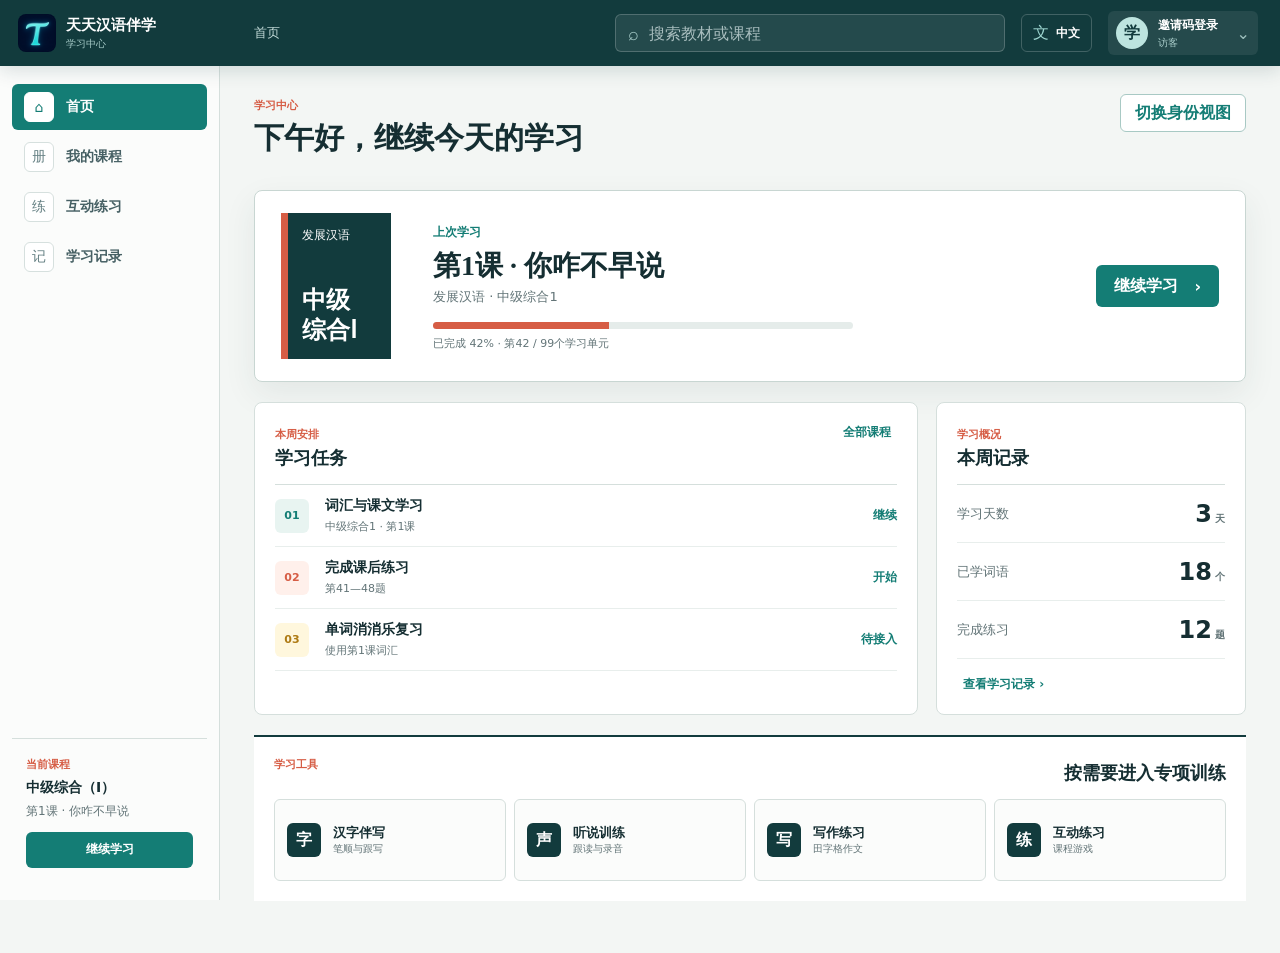
==== commit cc4c48a3: "Use latest learning hub as site homepage" ====
--- a/index.html
+++ b/index.html
@@ -1,396 +1,22 @@
 <!doctype html>
-<html lang="zh-Hans">
+<html lang="zh-CN">
 <head>
   <meta charset="utf-8">
-  <meta name="viewport" content="width=device-width, initial-scale=1, viewport-fit=cover">
-  <meta name="theme-color" content="#08111f">
-  <meta name="application-name" content="天天汉语伴学系统">
-  <meta name="apple-mobile-web-app-capable" content="yes">
-  <meta name="apple-mobile-web-app-status-bar-style" content="black-translucent">
-  <title>天天汉语伴学系统 · Tiantian Chinese Companion</title>
-  <link rel="manifest" href="manifest.webmanifest">
+  <meta name="viewport" content="width=device-width, initial-scale=1">
+  <meta name="theme-color" content="#f5f7f4">
+  <title>天天汉语伴学</title>
   <link rel="icon" type="image/png" sizes="32x32" href="icons/favicon-32.png">
-  <link rel="apple-touch-icon" sizes="180x180" href="icons/apple-touch-icon-180.png">
-  <link rel="stylesheet" href="styles.css">
+  <script>
+    (function () {
+      var destination = new URLSearchParams(window.location.search).has("module")
+        ? "tools.html" + window.location.search + window.location.hash
+        : "modules/learning-hub/";
+      window.location.replace(destination);
+    })();
+  </script>
+  <noscript><meta http-equiv="refresh" content="0; url=modules/learning-hub/"></noscript>
 </head>
 <body>
-  <div class="app-shell">
-    <header class="topbar">
-      <div class="brand" aria-label="天天汉语伴学系统">
-        <span class="brand-mark" aria-hidden="true">写</span>
-        <span>
-          <strong>天天汉语伴学系统</strong>
-          <small>TIANTIAN CHINESE COMPANION</small>
-        </span>
-      </div>
-
-      <nav class="primary-nav" aria-label="主导航">
-        <details class="nav-group"><summary>学习基础</summary><div class="nav-menu">
-          <button type="button" data-module="pinyin">拼音入门 · Pinyin</button>
-          <button type="button" data-module="learn">汉字伴写 · Character Studio</button>
-          <button type="button" data-module="grammar">语法精讲 · Grammar</button>
-        </div></details>
-        <details class="nav-group"><summary>词汇与技能</summary><div class="nav-menu">
-          <button type="button" data-module="vocabulary">词汇学记 · Vocabulary</button>
-          <button type="button" data-module="mistakes">错题本与复习 · Review</button>
-        </div></details>
-        <details class="nav-group"><summary>语言训练</summary><div class="nav-menu">
-          <button type="button" data-module="listening-speaking">听说训练 · Listening &amp; Speaking</button>
-          <button type="button" data-module="reading">阅读训练 · Reading</button>
-          <button type="button" data-module="essay">写作练习 · Writing</button>
-        </div></details>
-        <details class="nav-group"><summary>考试中心</summary><div class="nav-menu">
-          <button type="button" data-module="mock">HSK 全真模考 · Mock</button>
-          <button type="button" data-module="assessment">水平测评 · Assessment</button>
-        </div></details>
-        <details class="nav-group"><summary>学习进度</summary><div class="nav-menu">
-          <button type="button" data-module="progress">学习看板 · Progress</button>
-          <button type="button" data-module="mistakes">错题本与复习 · Review</button>
-        </div></details>
-      </nav>
-
-      <div class="developer-credit" aria-label="开发者与支持单位信息">
-        <div class="developer-primary"><span>程序开发</span><strong>鄢清华</strong><i></i><strong>重庆工商大学</strong></div>
-        <div class="developer-support">感谢重庆工商大学对外汉语教研室的大力支持</div>
-      </div>
-
-      <nav class="curriculum-nav" aria-label="教材与章节导航">
-        <label><span>教材</span><select id="seriesSelect" aria-label="选择教材系列"></select></label>
-        <label><span>册别</span><select id="bookSelect" aria-label="选择教材册别"></select></label>
-        <label class="chapter-select"><span>章节</span><select id="chapterSelect" aria-label="选择章节"></select></label>
-      </nav>
-
-      <div class="topbar-actions">
-        <button class="install-button" id="installAppButton" type="button" hidden>安装 · Install</button>
-        <button class="login-button" id="loginButton" type="button">登录 · Sign in</button>
-        <button class="icon-button" id="languageButton" type="button" aria-haspopup="true" aria-expanded="false">
-          <span aria-hidden="true">文</span><span id="languageLabel">中文</span><span aria-hidden="true">⌄</span>
-        </button>
-        <div class="language-menu" id="languageMenu" role="menu" hidden>
-          <button type="button" role="menuitem" data-locale="zh">中文</button>
-          <button type="button" role="menuitem" data-locale="en">English</button>
-        </div>
-      </div>
-    </header>
-
-    <main class="workspace">
-      <aside class="character-rail" aria-label="本课汉字">
-        <nav class="module-rail-nav" aria-label="学习模块">
-          <div class="module-rail-title">学习模块 · Modules</div>
-          <button type="button" class="module-rail-button active" data-module="home"><span>系统首页</span><small>Home</small></button>
-          <button type="button" class="module-rail-button" data-module="pinyin"><span>拼音入门</span><small>Pinyin</small></button>
-          <button type="button" class="module-rail-button" data-module="vocabulary"><span>词汇学记</span><small>Vocabulary</small></button>
-          <button type="button" class="module-rail-button" data-module="learn"><span>汉字伴写</span><small>Character Studio</small></button>
-          <button type="button" class="module-rail-button" data-module="grammar"><span>语法精讲</span><small>Grammar</small></button>
-          <button type="button" class="module-rail-button" data-module="listening-speaking"><span>听说训练</span><small>Listening &amp; Speaking</small></button>
-          <button type="button" class="module-rail-button" data-module="reading"><span>阅读训练</span><small>Reading</small></button>
-          <button type="button" class="module-rail-button" data-module="essay"><span>写作练习</span><small>Writing</small></button>
-          <button type="button" class="module-rail-button" data-module="mock"><span>HSK 全真模考</span><small>Mock</small></button>
-          <button type="button" class="module-rail-button" data-module="assessment"><span>水平测评</span><small>Assessment</small></button>
-          <button type="button" class="module-rail-button" data-module="mistakes"><span>错题本与复习</span><small>Review</small></button>
-          <button type="button" class="module-rail-button" data-module="progress"><span>学习进度</span><small>Progress</small></button>
-        </nav>
-        <div class="rail-heading">
-          <div>
-            <span class="eyebrow">教材写字库</span>
-            <h2 id="railLessonTitle">第1课 · 你好</h2>
-          </div>
-          <span class="progress-count" id="progressCount">0 / 4</span>
-        </div>
-
-        <div class="library-search">
-          <div class="search-field">
-            <span aria-hidden="true">⌕</span>
-            <input id="characterSearch" type="search" inputmode="text" autocomplete="off" placeholder="输入汉字或词组">
-            <button id="clearSearchButton" type="button" aria-label="清空搜索" hidden>×</button>
-          </div>
-          <select id="searchScope" aria-label="搜索范围">
-            <option value="lesson">本课</option>
-            <option value="book">本册30课</option>
-          </select>
-        </div>
-
-        <div class="library-summary" id="librarySummary">本课“写汉字”栏目 · 4字</div>
-
-        <nav class="character-list" id="characterList" aria-live="polite"></nav>
-        <div class="direct-study" id="directStudy" hidden></div>
-
-        <div class="phrase-tools">
-          <button class="phrase-mode-button" id="multiSelectToggle" type="button">□ 勾选多字</button>
-          <div class="selection-tray" id="selectionTray" hidden>
-            <span>已选：<strong id="selectedCharacters">—</strong></span>
-            <button type="button" id="startMultiPractice" disabled>并排写</button>
-          </div>
-        </div>
-
-        <div class="rail-tip">
-          <span aria-hidden="true">✦</span>
-          <p><strong>学习建议</strong><br>先看动画，再进入田字格跟写。</p>
-        </div>
-      </aside>
-
-      <section class="learning-stage">
-        <div class="character-header">
-          <div class="character-title">
-            <div class="hero-character" id="heroCharacter">十</div>
-            <div>
-              <span class="eyebrow" id="structureLabel">独体字 · 十部</span>
-              <h1><span id="pinyinLabel">shí</span><button class="audio-button" type="button" id="speakButton" aria-label="朗读">◖))</button></h1>
-              <p id="meaningLabel">数字十；完整、十足</p>
-            </div>
-          </div>
-
-          <div class="step-navigation" role="tablist" aria-label="学习步骤">
-            <button class="step-tab active" type="button" data-view="learn" role="tab" aria-selected="true"><span>01</span>看动画</button>
-            <button class="step-tab" type="button" data-view="practice" role="tab" aria-selected="false"><span>02</span>跟着写</button>
-            <button class="step-tab" type="button" data-view="culture" role="tab" aria-selected="false"><span>03</span>字里文化</button>
-          </div>
-        </div>
-
-        <section class="view-panel active" id="learnView" data-panel="learn">
-          <div class="learning-grid immersive-learning">
-            <div class="animation-card surface-card immersive-card">
-              <div class="card-heading">
-                <div>
-                  <span class="eyebrow">笔顺动画</span>
-                  <h2>观察每一笔的位置与方向</h2>
-                </div>
-                <span class="stroke-counter" id="strokeCounter">2画</span>
-              </div>
-
-              <div class="guided-stage" id="guidedStage">
-                <svg class="annotation-lines" id="annotationLines" aria-hidden="true"></svg>
-                <div class="stroke-steps stage-annotations" id="strokeSteps" aria-live="polite"></div>
-
-                <div class="writer-stage">
-                  <div class="grid-caption top">上</div>
-                  <div class="tianzige" id="demoGrid">
-                    <div class="grid-lines" aria-hidden="true"></div>
-                    <div class="writer-target" id="demoWriter"></div>
-                  </div>
-                  <div class="grid-caption bottom">下</div>
-                </div>
-              </div>
-
-              <div class="animation-controls" aria-label="动画控制">
-                <button class="primary-button" id="playSequenceButton" type="button"><span aria-hidden="true">▶</span><span data-text="sequence">逐笔讲解</span></button>
-                <button class="secondary-button" id="playFullButton" type="button"><span aria-hidden="true">↻</span><span data-text="full">完整演示</span></button>
-                <button class="secondary-button accent" id="radicalButton" type="button"><span class="color-dot"></span><span data-text="radical">高亮部首</span></button>
-              </div>
-
-              <div class="integrated-summary" aria-live="polite">
-                <div class="coach-copy">
-                  <span class="eyebrow">整字提示</span>
-                  <h2 id="coachTitle">先横后竖</h2>
-                  <p id="coachText">“十”一共有两画。第一笔写横，第二笔写竖。竖画穿过横画，交点接近田字格中心。</p>
-                </div>
-                <div class="focus-box">
-                  <span class="focus-icon" aria-hidden="true">◎</span>
-                  <div><strong data-text="focus">书写重点</strong><p id="focusText"></p></div>
-                </div>
-                <button class="culture-link" type="button" data-go-view="culture">
-                  <span aria-hidden="true">文</span>
-                  <span><strong data-text="cultureButton">看看这个字的文化含义</strong><small data-text="cultureHint">构形知识与文化联想已分开标注</small></span>
-                  <span aria-hidden="true">→</span>
-                </button>
-              </div>
-            </div>
-          </div>
-
-          <button class="next-action" type="button" data-go-view="practice"><span data-text="practiceNext">动画看懂了，开始跟写</span><span aria-hidden="true">→</span></button>
-        </section>
-
-        <section class="view-panel" id="practiceView" data-panel="practice" hidden>
-          <div class="practice-heading">
-            <div>
-              <span class="eyebrow">田字格跟写</span>
-              <h2>先观察，再在中央大田字格书写</h2>
-              <p>系统会检查笔顺、方向与轨迹。写完后可以查看点评并重新练习。</p>
-            </div>
-            <div class="mode-switch" role="group" aria-label="书写难度">
-              <button type="button" class="active" data-practice-mode="trace">描写</button>
-              <button type="button" data-practice-mode="free">独立写</button>
-            </div>
-          </div>
-
-          <div class="practice-grid" id="singlePracticeGrid">
-            <div class="model-panel surface-card">
-              <div class="card-heading compact"><div><span class="eyebrow">标准示范</span><h3>随时对照笔顺</h3></div><button class="round-play" id="practiceDemoButton" type="button" aria-label="播放示范">▶</button></div>
-              <div class="tianzige small"><div class="grid-lines" aria-hidden="true"></div><div class="writer-target" id="modelWriter"></div></div>
-              <ol class="model-rules" id="modelRules"></ol>
-            </div>
-
-            <div class="write-panel surface-card">
-              <div class="write-toolbar">
-                <div><span class="eyebrow">轮到你了</span><h3 id="practicePrompt">请写“十”</h3></div>
-                <span class="live-status" id="liveStatus"><i></i>等待落笔</span>
-              </div>
-              <div class="tianzige practice"><div class="grid-lines" aria-hidden="true"></div><div class="writer-target" id="quizWriter"></div></div>
-              <p class="practice-help" id="practiceHelp">从第一笔开始。连续写错3次，系统会显示正确笔画提示。</p>
-              <div class="practice-actions">
-                <button class="secondary-button" id="resetPracticeButton" type="button">清空重写</button>
-                <button class="secondary-button" id="showHintButton" type="button">播放提示</button>
-              </div>
-            </div>
-
-            <aside class="feedback-panel surface-card" id="feedbackPanel">
-              <div class="feedback-heading">
-                <div class="score-ring" id="scoreRing" style="--score:0"><span id="scoreValue">--</span><small>书写评价</small></div>
-                <div class="feedback-copy">
-                  <span class="eyebrow">智能点评</span>
-                  <h3 id="feedbackTitle">写完后查看评价</h3>
-                  <p id="feedbackText">我们会优先指出最重要的一项改进，不让反馈变成负担。</p>
-                </div>
-              </div>
-
-              <div class="user-sample-card" id="userSampleCard">
-                <div class="sample-title"><span>本次书写</span><small id="sampleStatus">完成后固定显示</small></div>
-                <div class="user-writing-grid">
-                  <svg id="userWritingPreview" viewBox="0 0 1000 1000" role="img" aria-label="用户本次书写图像"></svg>
-                  <span class="sample-placeholder" id="samplePlaceholder">你的字将显示在这里</span>
-                </div>
-              </div>
-
-              <div class="feedback-metrics">
-                <div><span>笔顺</span><strong id="orderMetric">待完成</strong></div>
-                <div><span>轨迹</span><strong id="pathMetric">待完成</strong></div>
-                <div><span>结构</span><strong id="structureMetric">待完成</strong></div>
-                <div><span>尝试</span><strong id="attemptMetric">0次</strong></div>
-              </div>
-              <div class="feedback-actions">
-                <button class="secondary-button" id="compareButton" type="button" disabled>叠加标准字</button>
-                <button class="primary-button" id="rewriteButton" type="button" disabled>再写一次</button>
-              </div>
-            </aside>
-          </div>
-
-          <section class="phrase-practice-panel surface-card" id="phrasePracticePanel" hidden>
-            <div class="phrase-panel-heading">
-              <div><span class="eyebrow">多字并排书写</span><h2 id="phraseTitle">词组练习</h2><p id="phraseProgress">依次完成每个田字格，系统将保留每个字的真实笔迹。</p></div>
-              <button class="secondary-button" id="exitPhraseButton" type="button">返回单字</button>
-            </div>
-
-            <div class="phrase-section-label"><span>标准示范</span><small>每个字与下方书写格严格对齐</small></div>
-            <div class="phrase-standard-row" id="phraseStandardRow"></div>
-
-            <div class="phrase-section-label"><span>请依次书写</span><small id="phraseActiveHint">从第一个字开始</small></div>
-            <div class="phrase-writing-row" id="phraseWritingRow"></div>
-
-            <div class="phrase-comparison" id="phraseComparison" hidden>
-              <div class="phrase-result-heading"><div><span class="eyebrow">词组书写对照</span><h3 id="phraseScoreTitle">本次书写</h3></div><strong id="phraseTotalScore">--</strong></div>
-              <div class="comparison-line"><span>标准字</span><div class="comparison-cells" id="phraseStandardResult"></div></div>
-              <div class="comparison-line"><span>你的字</span><div class="comparison-cells" id="phraseUserResult"></div></div>
-              <p class="phrase-feedback" id="phraseFeedback"></p>
-              <div class="phrase-result-actions"><button class="secondary-button" id="phraseOverlayButton" type="button">叠加标准字</button><button class="primary-button" id="rewritePhraseButton" type="button">再写一次</button></div>
-            </div>
-          </section>
-        </section>
-
-        <section class="view-panel" id="cultureView" data-panel="culture" hidden>
-          <div class="culture-layout">
-            <div class="culture-symbol surface-card">
-              <span class="eyebrow">字里文化</span>
-              <div class="culture-glyph" id="cultureGlyph">十</div>
-              <div class="component-badge" id="componentBadge">部首：十</div>
-              <button class="secondary-button accent" id="cultureAnimateButton" type="button"><span class="color-dot"></span>在动画中高亮</button>
-            </div>
-
-            <div class="culture-content surface-card">
-              <div class="culture-audio-toolbar">
-                <div>
-                  <span class="culture-audio-badge"><i aria-hidden="true"></i>中文原声</span>
-                  <small id="cultureAudioStatus" role="status" aria-live="polite">三段讲解可分别播放</small>
-                </div>
-                <div class="culture-audio-actions">
-                  <label class="culture-speed-control" for="cultureSpeedRange">
-                    <span>语速</span>
-                    <input id="cultureSpeedRange" type="range" min="0.65" max="1.25" step="0.05" value="0.90" aria-label="调节中文朗读速度">
-                    <output id="cultureSpeedValue" for="cultureSpeedRange">0.90×</output>
-                  </label>
-                  <button class="culture-play-all" id="playAllCultureButton" type="button">
-                    <span aria-hidden="true">▶</span><span>连续朗读三段</span>
-                  </button>
-                </div>
-              </div>
-              <div class="culture-section verified">
-                <div class="culture-section-head">
-                  <span class="content-tag">有依据的构形知识</span>
-                  <button class="culture-audio-button" type="button" data-culture-audio="formation"><span aria-hidden="true">▶</span><span>中文原声</span></button>
-                </div>
-                <h2 id="cultureTitle"></h2>
-                <p id="cultureVerified"></p>
-              </div>
-              <div class="culture-section association">
-                <div class="culture-section-head">
-                  <span class="content-tag">文化与现代用法</span>
-                  <button class="culture-audio-button" type="button" data-culture-audio="culture"><span aria-hidden="true">▶</span><span>中文原声</span></button>
-                </div>
-                <h3 id="associationTitle"></h3>
-                <p id="associationText"></p>
-                <div class="example-chips" id="cultureExamples"></div>
-              </div>
-              <div class="culture-section mnemonic" id="mnemonicSection">
-                <div class="culture-section-head">
-                  <span class="content-tag">记忆联想</span>
-                  <button class="culture-audio-button" type="button" data-culture-audio="memory"><span aria-hidden="true">▶</span><span>中文原声</span></button>
-                </div>
-                <h3 id="mnemonicTitle">结构记忆</h3>
-                <p id="mnemonicText"></p>
-                <small>这是学习提示，不等同于严格字源。</small>
-              </div>
-              <div class="source-note">内容状态：<strong>教学初稿 · 待教师复核</strong></div>
-            </div>
-          </div>
-
-          <button class="next-action" type="button" data-go-view="practice"><span>了解了，去练习书写</span><span aria-hidden="true">→</span></button>
-        </section>
-
-        <section class="view-panel" id="essayView" data-panel="essay" hidden>
-          <button class="essay-ai-fab" id="essayAiFab" type="button">✦ AI助写<br><small>Writing Coach</small></button>
-          <aside class="essay-ai-panel" id="essayAiPanel" hidden><div class="essay-ai-head"><strong>AI助写 · Writing Coach</strong><button id="essayAiClose" type="button">×</button></div><p>提供思路、提纲、句型和单句帮助，不直接代写整篇作文。</p><textarea id="essayAiRequest" rows="3" placeholder="例如：帮我列出三段提纲"></textarea><button class="primary-button" id="essayAiAsk" type="button">获取建议 · Get Help</button><div id="essayAiResult" class="essay-ai-result"></div></aside>
-          <div class="essay-toolbar surface-card">
-            <div class="essay-mode-tabs" role="tablist" aria-label="作文模式">
-              <button class="essay-mode-tab active" type="button" data-essay-mode="direct">01 直接写作文</button>
-              <button class="essay-mode-tab" type="button" data-essay-mode="sample">02 样文跟写</button>
-            </div>
-            <div class="essay-settings">
-              <label>题目<input id="essayTitleInput" type="text" placeholder="例如：我的一天"></label>
-              <label>目标字数<input id="essayCountInput" type="number" min="20" max="2000" value="200"></label>
-              <button class="primary-button" id="essayStartButton" type="button">生成作文格</button>
-            </div>
-            <label class="essay-sample-input" id="essaySampleInput" hidden>粘贴样文<textarea id="essayTextInput" rows="4" placeholder="输入或粘贴样文，段落之间留空行"></textarea></label>
-          </div>
-
-          <div class="essay-layout">
-            <section class="essay-writing-card surface-card">
-              <div class="card-heading compact"><div><span class="eyebrow">当前书写格</span><h2 id="essayCurrentLabel">准备开始</h2></div><span class="stroke-counter" id="essayProgressLabel">0 / 0</span></div>
-              <div class="essay-active-grid" id="essayActiveGrid"><div class="grid-lines" aria-hidden="true"></div><canvas id="essayCanvas" width="600" height="600"></canvas></div>
-              <p class="practice-help" id="essayHelp">样文跟写会显示当前汉字；直接写作文可自由书写。</p>
-              <div class="essay-writing-actions"><button class="secondary-button" id="essayClearButton" type="button">清空本格</button><button class="primary-button" id="essayConfirmButton" type="button">确认此字</button></div>
-              <div class="essay-edit-tools"><button type="button" data-essay-edit="insert-before">插入前</button><button type="button" data-essay-edit="insert-after">插入后</button><button type="button" data-essay-edit="rewrite">重写</button><button type="button" data-essay-edit="delete">删除</button><button type="button" data-essay-edit="undo">撤销</button></div>
-            </section>
-            <section class="essay-page-card surface-card"><div class="card-heading compact"><div><span class="eyebrow">作文田字格</span><h2 id="essayPageTitle">尚未开始</h2></div><span class="stroke-counter" id="essayPageLabel">第1页</span></div><div class="essay-pages" id="essayPages"></div><div class="essay-page-actions"><button class="secondary-button" id="essayPrevPageButton" type="button">上一页</button><button class="secondary-button" id="essayNextPageButton" type="button">下一页</button><button class="primary-button" id="essayEvaluateButton" type="button">提交作文评价</button></div></section>
-          </div>
-          <section class="essay-feedback surface-card" id="essayFeedback" hidden><div class="essay-feedback-heading"><div><span class="eyebrow">老师式综合点评 · Teacher Review</span><h2>本次作文评价 · Current Review</h2></div><span id="essayVersionLabel">版本 V1</span></div><div class="essay-score-grid"><div><strong id="essayWritingScore">--</strong><span>书写质量 · Writing</span></div><div><strong id="essayPunctuationScore">--</strong><span>标点符号 · Punctuation</span></div><div><strong id="essayContentScore">--</strong><span>内容质量 · Content</span></div></div><p id="essayFeedbackText"></p><div class="essay-feedback-actions"><button class="secondary-button" id="essayContinueButton" type="button">继续修改 · Continue Editing</button><button class="primary-button" id="essayExportButton" type="button">下载 PNG · Download PNG</button></div><div class="essay-history-list" id="essayHistoryList"></div></section>
-        </section>
-        <section class="view-panel module-placeholder surface-card" id="modulePlaceholder" data-panel="placeholder" hidden>
-          <span class="eyebrow" id="placeholderEyebrow">学习模块 · Learning Module</span>
-          <h1 id="placeholderTitle">模块准备中</h1>
-          <p id="placeholderText">该模块正在接入教材内容、练习题库和学习记录。你可以先使用汉字伴写和写作练习。</p>
-          <div class="placeholder-actions"><button type="button" class="primary-button" data-module="learn">进入汉字伴写 · Character Studio</button><button type="button" class="secondary-button" data-module="essay">进入写作练习 · Writing</button></div>
-        </section>
-      </section>
-    </main>
-  </div>
-
-  <div class="toast" id="toast" role="status" aria-live="polite"></div>
-
-  <script src="vendor/hanzi-writer.min.js"></script>
-  <script src="data/stroke-data.js"></script>
-  <script src="data/character-lessons.js"></script>
-  <script src="data/character-cultures.js"></script>
-  <script src="data/textbook-library.js"></script>
-  <script src="config.js"></script>
-  <script src="app.js"></script>
+  <p><a href="modules/learning-hub/">进入天天汉语伴学学习中心</a></p>
 </body>
 </html>
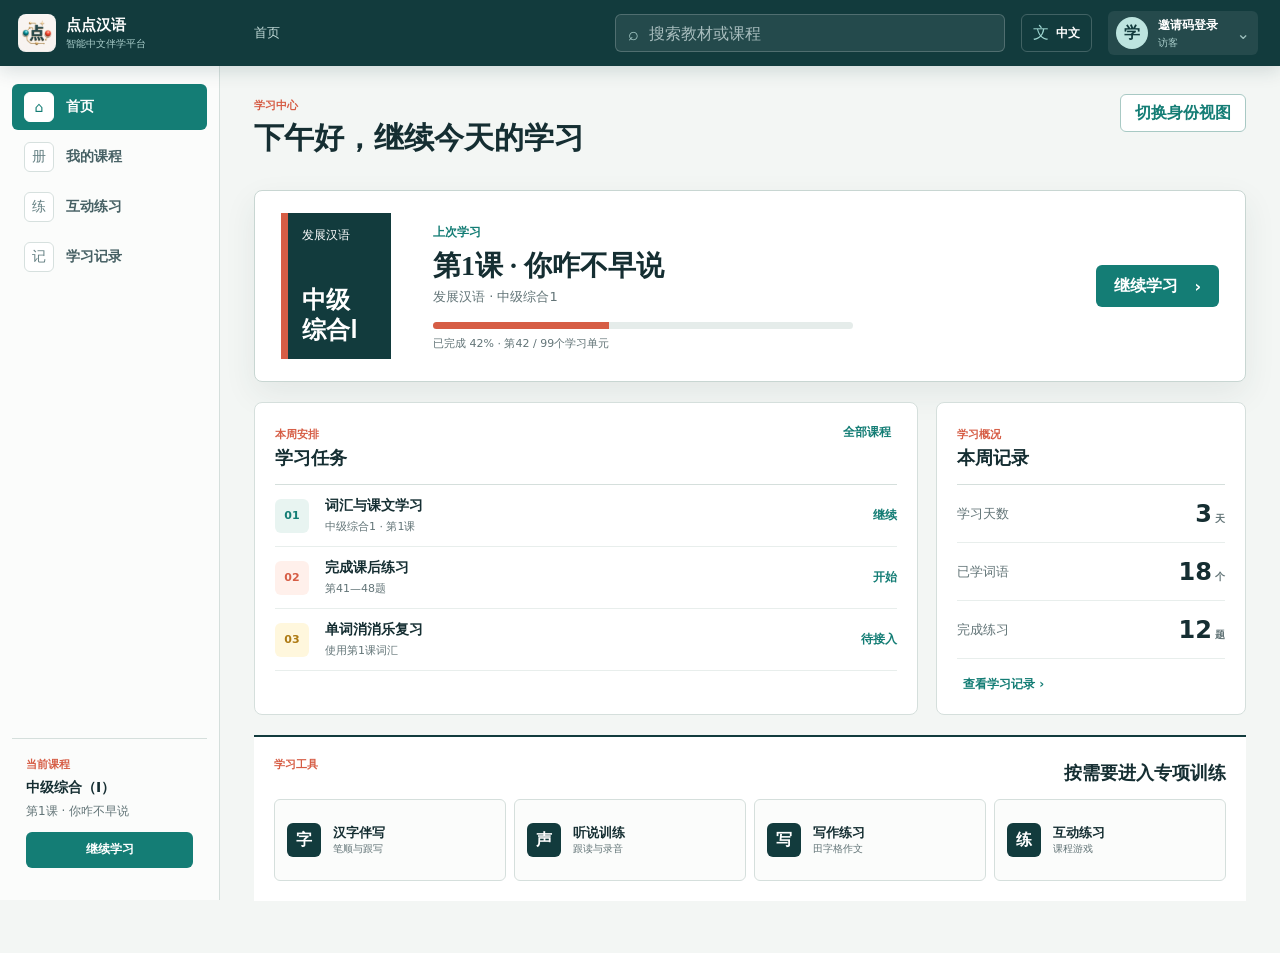
==== commit 58c13b4e: "Rebrand as Diandian Chinese" ====
--- a/index.html
+++ b/index.html
@@ -4,7 +4,7 @@
   <meta charset="utf-8">
   <meta name="viewport" content="width=device-width, initial-scale=1">
   <meta name="theme-color" content="#f5f7f4">
-  <title>天天汉语伴学</title>
+  <title>点点汉语 · 智能中文伴学平台</title>
   <link rel="icon" type="image/png" sizes="32x32" href="icons/favicon-32.png">
   <script>
     (function () {
@@ -17,6 +17,6 @@
   <noscript><meta http-equiv="refresh" content="0; url=modules/learning-hub/"></noscript>
 </head>
 <body>
-  <p><a href="modules/learning-hub/">进入天天汉语伴学学习中心</a></p>
+  <p><a href="modules/learning-hub/">进入点点汉语学习中心</a></p>
 </body>
 </html>
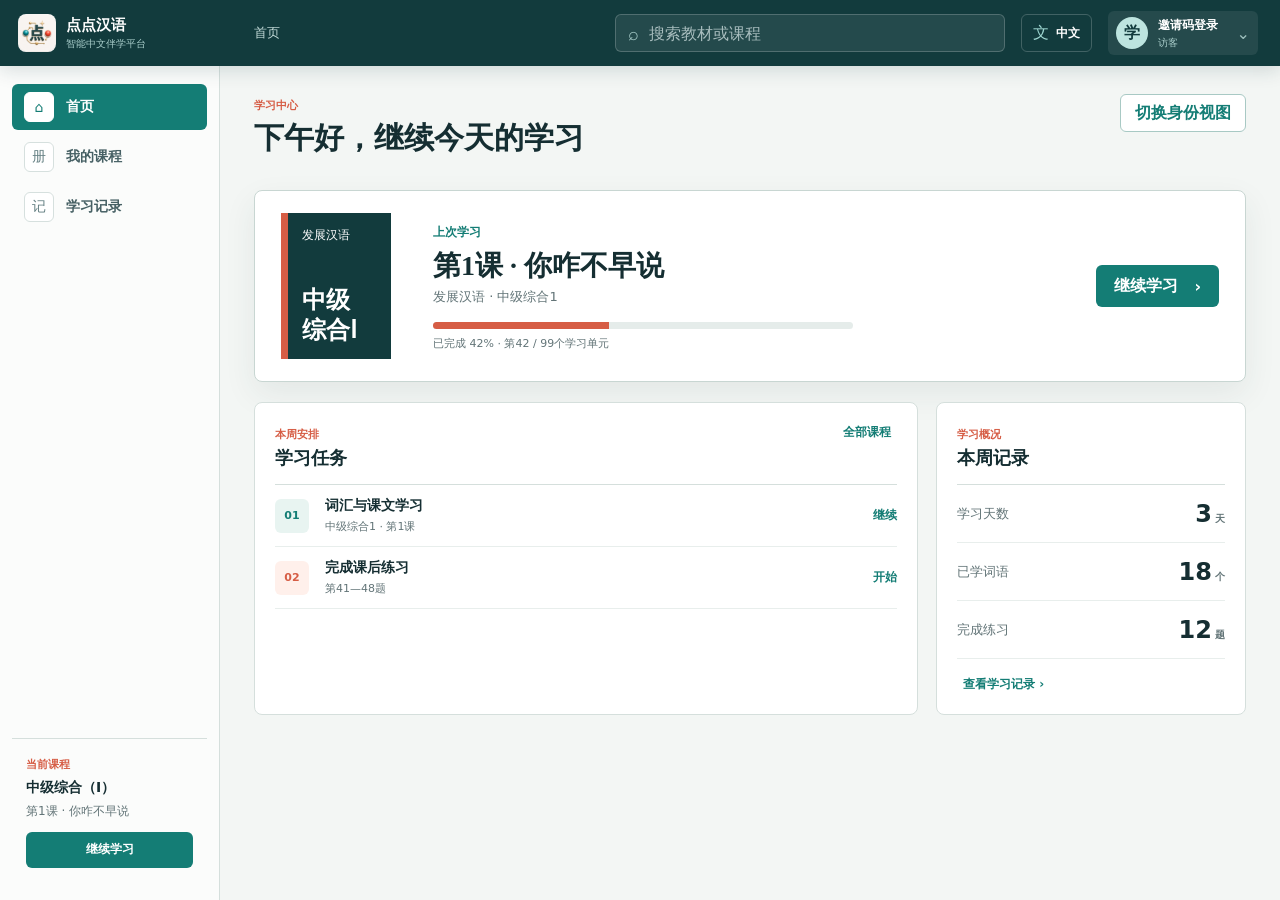
==== commit d88005f7: "Remove legacy standalone modules" ====
--- a/index.html
+++ b/index.html
@@ -5,14 +5,11 @@
   <meta name="viewport" content="width=device-width, initial-scale=1">
   <meta name="theme-color" content="#f5f7f4">
   <title>点点汉语 · 智能中文伴学平台</title>
+  <link rel="manifest" href="manifest.webmanifest">
   <link rel="icon" type="image/png" sizes="32x32" href="icons/favicon-32.png">
+  <link rel="apple-touch-icon" href="icons/apple-touch-icon-180.png">
   <script>
-    (function () {
-      var destination = new URLSearchParams(window.location.search).has("module")
-        ? "tools.html" + window.location.search + window.location.hash
-        : "modules/learning-hub/";
-      window.location.replace(destination);
-    })();
+    window.location.replace("modules/learning-hub/");
   </script>
   <noscript><meta http-equiv="refresh" content="0; url=modules/learning-hub/"></noscript>
 </head>
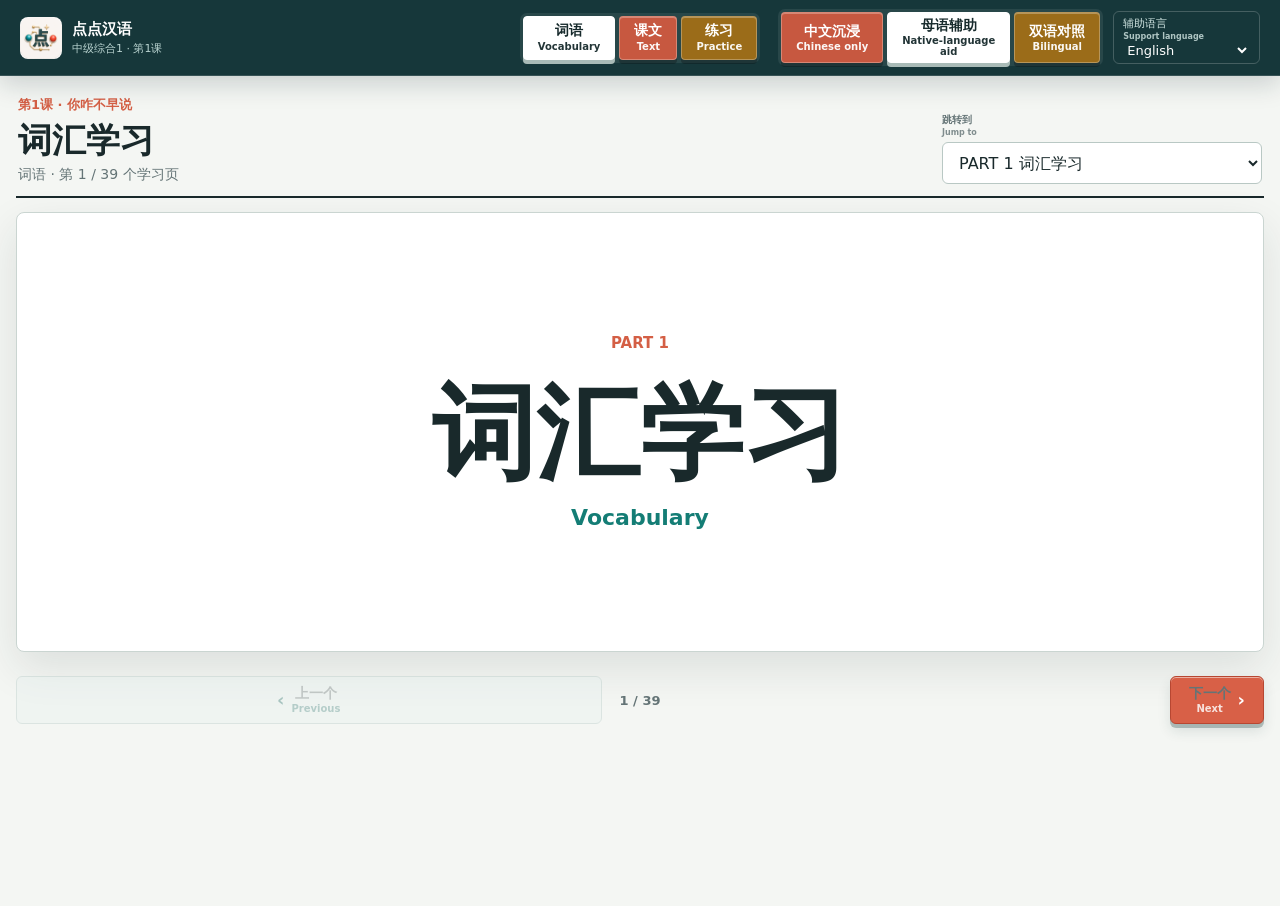
==== commit a1523e95: "Add files via upload" ====
--- a/index.html
+++ b/index.html
@@ -1,19 +1,119 @@
 <!doctype html>
-<html lang="zh-CN">
+<html lang="zh-Hans">
 <head>
   <meta charset="utf-8">
-  <meta name="viewport" content="width=device-width, initial-scale=1">
-  <meta name="theme-color" content="#f5f7f4">
-  <title>点点汉语 · 智能中文伴学平台</title>
-  <link rel="manifest" href="manifest.webmanifest">
-  <link rel="icon" type="image/png" sizes="32x32" href="icons/favicon-32.png">
-  <link rel="apple-touch-icon" href="icons/apple-touch-icon-180.png">
-  <script>
-    window.location.replace("modules/learning-hub/");
-  </script>
-  <noscript><meta http-equiv="refresh" content="0; url=modules/learning-hub/"></noscript>
+  <meta name="viewport" content="width=device-width, initial-scale=1, viewport-fit=cover">
+  <meta name="theme-color" content="#16373a">
+  <title>中级综合1 第1课 · 点点汉语</title>
+  <link rel="manifest" href="../../manifest.webmanifest">
+  <link rel="icon" type="image/png" sizes="32x32" href="../../icons/favicon-32.png">
+  <link rel="apple-touch-icon" href="../../icons/apple-touch-icon-180.png">
+  <link rel="stylesheet" href="styles.css?v=20260802-3">
 </head>
 <body>
-  <p><a href="modules/learning-hub/">进入点点汉语学习中心</a></p>
+  <div class="book-app">
+    <header class="book-toolbar">
+      <a class="brand-link" href="../learning-hub/" aria-label="返回点点汉语学习中心 / Back to learning hub" title="返回学习中心 / Back to learning hub">
+        <img src="../../icons/icon-96.png" alt="">
+        <span><strong>点点汉语</strong><small>中级综合1 · 第1课</small></span>
+      </a>
+
+      <nav class="section-tabs" aria-label="课程部分">
+        <button type="button" data-section="vocabulary"><span class="bilingual-button-label"><strong>词语</strong><small>Vocabulary</small></span></button>
+        <button type="button" data-section="text"><span class="bilingual-button-label"><strong>课文</strong><small>Text</small></span></button>
+        <button type="button" data-section="practice"><span class="bilingual-button-label"><strong>练习</strong><small>Practice</small></span></button>
+      </nav>
+
+      <div class="toolbar-settings">
+        <div class="assist-switch" role="group" aria-label="母语辅助模式">
+          <button type="button" data-assist-mode="immersion"><span class="bilingual-button-label"><strong>中文沉浸</strong><small>Chinese only</small></span></button>
+          <button type="button" data-assist-mode="assist"><span class="bilingual-button-label"><strong>母语辅助</strong><small>Native-language aid</small></span></button>
+          <button type="button" data-assist-mode="bilingual"><span class="bilingual-button-label"><strong>双语对照</strong><small>Bilingual</small></span></button>
+        </div>
+        <label class="language-select">
+          <span>辅助语言 <small>Support language</small></span>
+          <select id="languageSelect" aria-label="选择辅助语言"></select>
+        </label>
+      </div>
+    </header>
+
+    <main class="lesson-main">
+      <section class="unit-shell" aria-labelledby="unitTitle">
+        <header class="unit-heading">
+          <div>
+            <span class="unit-kicker" id="unitKicker">第1课 · 你咋不早说</span>
+            <h1 id="unitTitle">正在载入</h1>
+            <p id="unitProgress">准备课程内容</p>
+          </div>
+          <label class="unit-jump">
+            <span>跳转到 <small>Jump to</small></span>
+            <select id="unitSelect" aria-label="选择学习单元"></select>
+          </label>
+        </header>
+
+        <div class="learning-workspace" id="learningWorkspace">
+          <div class="lesson-column">
+            <article class="learning-unit" id="unitContent" aria-live="polite"></article>
+
+            <section class="audio-dock" aria-label="课程音频播放器">
+              <audio id="lessonAudio" preload="metadata"></audio>
+              <button class="audio-main-button" id="playButton" type="button" aria-label="播放当前内容 / Play current item" title="播放当前内容 / Play current item">▶</button>
+              <div class="audio-current">
+                <span id="audioStatus">准备播放</span>
+                <strong id="audioLabel">当前学习单元</strong>
+              </div>
+              <input id="audioSeek" type="range" min="0" max="1000" value="0" aria-label="音频进度">
+              <span class="audio-time" id="audioTime">00:00 / 00:00</span>
+              <label class="speed-control">
+                <span>速度 <small>Speed</small></span>
+                <select id="speedSelect" aria-label="播放速度">
+                  <option value="0.75">0.75×</option>
+                  <option value="1" selected>1×</option>
+                  <option value="1.25">1.25×</option>
+                </select>
+              </label>
+              <button class="icon-button" id="continuousButton" type="button" aria-pressed="false" aria-label="连续播放 / Continuous play" title="连续播放 / Continuous play">⇥</button>
+              <button class="icon-button" id="loopButton" type="button" aria-pressed="false" aria-label="循环当前单元 / Loop current unit" title="循环当前单元 / Loop current unit">↻</button>
+            </section>
+          </div>
+
+        </div>
+
+        <footer class="unit-navigation">
+          <button type="button" id="previousUnitButton"><span class="button-icon" aria-hidden="true">‹</span><span class="bilingual-button-label"><strong>上一个</strong><small>Previous</small></span></button>
+          <strong id="footerProgress">1 / 1</strong>
+          <button type="button" id="nextUnitButton"><span class="bilingual-button-label"><strong>下一个</strong><small>Next</small></span><span class="button-icon" aria-hidden="true">›</span></button>
+        </footer>
+      </section>
+    </main>
+  </div>
+  <dialog class="writing-dialog" id="wordWritingDialog" aria-labelledby="wordWritingTitle">
+    <div id="wordWritingContent"></div>
+  </dialog>
+  <section class="practice-writing-panel" id="practiceWritingPanel" hidden aria-labelledby="practiceWritingTitle">
+    <div id="practiceWritingContent"></div>
+  </section>
+  <section class="assist-zone" id="assistWindow" hidden aria-labelledby="assistTitle">
+    <header class="assist-header" data-assist-drag-handle>
+      <div>
+        <span id="assistContext">当前学习单元</span>
+        <h2 id="assistTitle">AI 精准伴学</h2>
+      </div>
+      <div class="assist-window-actions">
+        <button type="button" data-assist-window-command="fullscreen" aria-label="全屏 / Full screen" title="全屏 / Full screen">⛶</button>
+        <button type="button" data-assist-window-command="close" aria-label="关闭 / Close" title="关闭 / Close">×</button>
+      </div>
+    </header>
+    <div class="assist-tabs" id="assistTabs" role="tablist" aria-label="伴学功能"></div>
+    <div class="assist-content" id="assistContent"></div>
+  </section>
+  <aside class="ai-work-indicator" id="aiWorkIndicator" hidden aria-label="AI 工作状态 / AI work status"></aside>
+  <script src="../../vendor/hanzi-writer.min.js?v=20260731-16"></script>
+  <script src="../shared/voice-orb.js?v=20260801-1"></script>
+  <script src="../../config.js?v=20260801-2"></script>
+  <script src="../shared/learning-api-client.js?v=20260802-1"></script>
+  <script src="book-data.js?v=20260731-16"></script>
+  <script src="stroke-data.js?v=20260731-16"></script>
+  <script src="app.js?v=20260802-3" defer></script>
 </body>
 </html>
--- a/styles.css
+++ b/styles.css
@@ -0,0 +1,1084 @@
+:root {
+  color-scheme: light;
+  --shell: #16373a;
+  --shell-strong: #0f292c;
+  --paper: #f4f6f3;
+  --surface: #ffffff;
+  --ink: #19292b;
+  --muted: #647476;
+  --line: #d7dfdc;
+  --teal: #147d75;
+  --teal-soft: #e2f1ed;
+  --coral: #d45f45;
+  --coral-soft: #fae8e2;
+  --gold: #a97418;
+  --gold-soft: #f6edcf;
+  --shadow: 0 16px 44px rgba(23, 49, 48, .11);
+  font-family: Inter, "Noto Sans SC", "Microsoft YaHei", system-ui, sans-serif;
+}
+
+* { box-sizing: border-box; }
+[hidden] { display: none !important; }
+html { min-width: 320px; min-height: 100%; background: var(--paper); }
+body { min-width: 320px; min-height: 100vh; margin: 0; color: var(--ink); background: var(--paper); }
+button, select, input, textarea { font: inherit; }
+button { cursor: pointer; }
+button:focus-visible, select:focus-visible, input:focus-visible, textarea:focus-visible {
+  outline: 3px solid rgba(20, 125, 117, .25);
+  outline-offset: 2px;
+}
+
+.book-toolbar {
+  position: sticky;
+  top: 0;
+  z-index: 30;
+  min-height: 70px;
+  display: grid;
+  grid-template-columns: minmax(210px, 1fr) auto minmax(420px, 1fr);
+  align-items: center;
+  gap: 18px;
+  padding: 9px 20px;
+  color: #fff;
+  border-bottom: 1px solid rgba(255, 255, 255, .14);
+  background: var(--shell);
+  box-shadow: 0 8px 24px rgba(15, 41, 44, .18);
+}
+
+.brand-link { min-width: 0; display: flex; align-items: center; gap: 10px; color: #fff; text-decoration: none; }
+.brand-link img { width: 42px; height: 42px; border-radius: 8px; }
+.brand-link strong, .brand-link small { display: block; }
+.brand-link strong { font-size: 15px; }
+.brand-link small { margin-top: 2px; color: #b9d3d0; font-size: 11px; }
+
+.section-tabs, .assist-switch {
+  display: grid;
+  grid-template-columns: repeat(3, auto);
+  padding: 3px;
+  border: 1px solid rgba(255, 255, 255, .2);
+  border-radius: 7px;
+}
+.section-tabs button, .assist-switch button {
+  min-height: 34px;
+  padding: 0 13px;
+  color: #c8d9d7;
+  border: 0;
+  border-radius: 4px;
+  background: transparent;
+  font-size: 12px;
+}
+.section-tabs button.active, .assist-switch button.active {
+  color: var(--shell-strong);
+  background: #fff;
+  font-weight: 750;
+}
+.toolbar-settings { min-width: 0; display: flex; justify-content: flex-end; align-items: center; gap: 10px; }
+.language-select { min-width: 135px; display: grid; gap: 1px; padding: 4px 9px; border: 1px solid rgba(255, 255, 255, .2); border-radius: 6px; }
+.language-select span { color: #aac8c5; font-size: 9px; }
+.language-select select { min-width: 0; color: #fff; border: 0; outline: 0; background: transparent; font-size: 11px; }
+.language-select option { color: var(--ink); background: #fff; }
+
+.lesson-main { min-height: calc(100vh - 70px); }
+.unit-shell { width: min(1240px, calc(100% - 32px)); margin: 0 auto; padding: 18px 0; }
+.unit-heading {
+  display: flex;
+  align-items: end;
+  justify-content: space-between;
+  gap: 28px;
+  padding: 0 2px 12px;
+  border-bottom: 2px solid var(--ink);
+}
+.unit-kicker { color: var(--coral); font-size: 13px; font-weight: 750; }
+.unit-heading h1 { margin: 4px 0 2px; font: 700 34px "STKaiti", "KaiTi", serif; }
+.unit-heading p { margin: 0; color: var(--muted); font-size: 14px; }
+.unit-jump { width: min(320px, 38vw); display: grid; gap: 5px; }
+.unit-jump span { color: var(--muted); font-size: 10px; font-weight: 700; }
+.unit-jump select { width: 100%; min-height: 42px; padding: 0 34px 0 12px; color: var(--ink); border: 1px solid #b9c8c4; border-radius: 6px; background: #fff; }
+
+.learning-workspace {
+  display: grid;
+  grid-template-columns: minmax(0, 1.75fr) minmax(330px, .85fr);
+  align-items: stretch;
+  gap: 18px;
+  margin-top: 14px;
+}
+.learning-workspace.assist-hidden { grid-template-columns: minmax(0, 1fr); }
+.lesson-column { min-width: 0; display: grid; grid-template-rows: minmax(0, 1fr) auto; align-content: start; gap: 10px; }
+
+.learning-unit {
+  min-height: 350px;
+  display: grid;
+  place-items: center;
+  margin: 0;
+  padding: clamp(24px, 3.4vw, 44px);
+  border: 1px solid #cad5d1;
+  border-radius: 8px;
+  background: var(--surface);
+  box-shadow: var(--shadow);
+}
+.word-unit, .sentence-unit, .practice-unit { width: 100%; text-align: center; }
+.part-title-unit, .section-title-unit { width: 100%; text-align: center; }
+.part-title-unit > span, .section-title-unit > span {
+  display: block;
+  color: var(--coral);
+  font-size: 15px;
+  font-weight: 850;
+}
+.part-title-unit h2 {
+  margin: 20px 0 8px;
+  font: 700 clamp(58px, 9vw, 104px) "STKaiti", "KaiTi", serif;
+  line-height: 1.2;
+}
+.part-title-unit p { margin: 0; color: var(--teal); font-size: 22px; font-weight: 750; }
+.section-title-unit h2 {
+  margin: 22px 0 12px;
+  font: 700 clamp(42px, 6.5vw, 72px) "STKaiti", "KaiTi", serif;
+  line-height: 1.35;
+}
+.section-title-unit p { max-width: 760px; margin: 0 auto; color: var(--muted); font-size: 18px; line-height: 1.8; }
+.unit-order { display: block; margin-bottom: 18px; color: var(--teal); font-size: 13px; font-weight: 800; }
+.word-hanzi {
+  margin: 0;
+  font: 700 clamp(68px, 7vw, 98px) "STKaiti", "KaiTi", serif;
+  line-height: 1.12;
+}
+.word-pinyin { margin: 14px 0 0; color: var(--teal); font-size: clamp(24px, 3vw, 34px); }
+.part-of-speech { display: inline-grid; place-items: center; min-height: 30px; margin-top: 17px; padding: 3px 11px; color: var(--coral); border: 1px solid #e9b8ab; border-radius: 4px; background: var(--coral-soft); font-size: 13px; }
+.primary-translation { max-width: 760px; margin: 26px auto 0; padding-top: 20px; color: #38494a; border-top: 1px solid var(--line); font-size: clamp(18px, 2.2vw, 25px); line-height: 1.55; }
+.unit-actions { display: flex; flex-wrap: wrap; justify-content: center; gap: 10px; margin-top: 27px; }
+.command-button, .quiet-button {
+  min-height: 44px;
+  padding: 0 17px;
+  border-radius: 6px;
+  font-size: 13px;
+  font-weight: 750;
+}
+.command-button { color: #fff; border: 1px solid var(--teal); background: var(--teal); }
+.command-button.coral { border-color: var(--coral); background: var(--coral); }
+.quiet-button { color: var(--teal); border: 1px solid #a8c7c1; background: #fff; }
+.quiet-button.active { color: #fff; border-color: var(--gold); background: var(--gold); }
+
+.sentence-zh {
+  max-width: 880px;
+  margin: 0 auto;
+  font: 700 clamp(34px, 4.1vw, 52px) "STKaiti", "KaiTi", serif;
+  line-height: 1.65;
+}
+.sentence-translation { max-width: 820px; margin: 24px auto 0; color: #415253; font-size: clamp(17px, 2vw, 23px); line-height: 1.7; }
+.sentence-neighbors { display: flex; justify-content: center; gap: 18px; margin-top: 24px; color: var(--muted); font-size: 12px; }
+
+.practice-unit { text-align: left; }
+.practice-intro-unit { width: 100%; text-align: left; }
+.textbook-example, .grammar-explanation, .intro-examples { max-width: 900px; margin: 0 auto; }
+.textbook-example { padding-bottom: 24px; border-bottom: 1px solid var(--line); }
+.textbook-example strong, .grammar-explanation strong, .intro-examples > strong {
+  display: block;
+  margin-bottom: 10px;
+  color: var(--coral);
+  font-size: 13px;
+}
+.textbook-example p {
+  margin: 0;
+  font: 700 clamp(28px, 4vw, 43px) "STKaiti", "KaiTi", serif;
+  line-height: 1.65;
+}
+.grammar-explanation { padding-top: 24px; }
+.grammar-explanation p, .intro-instruction {
+  margin: 0;
+  color: #304244;
+  font-size: clamp(18px, 2.1vw, 23px);
+  line-height: 1.9;
+}
+.intro-examples { margin-top: 24px; padding-top: 22px; border-top: 1px solid var(--line); }
+.intro-examples ol { margin: 0; padding-left: 24px; color: #3c4c4d; font-size: 17px; line-height: 1.9; }
+.intro-instruction { max-width: 900px; margin: 0 auto; text-align: center; }
+.practice-target { display: block; margin-bottom: 15px; color: var(--teal); font-size: 14px; font-weight: 800; text-align: center; }
+.practice-prompt {
+  max-width: 900px;
+  margin: 0 auto;
+  white-space: pre-line;
+  font: 700 clamp(28px, 4vw, 43px) "STKaiti", "KaiTi", serif;
+  line-height: 1.65;
+  text-align: left;
+}
+.word-bank { display: flex; flex-wrap: wrap; justify-content: center; gap: 8px; margin: 24px auto 0; }
+.word-bank span { padding: 7px 12px; color: #3c4c4d; border: 1px solid #c6d2ce; border-radius: 4px; background: #f7f9f7; font-size: 14px; }
+.answer-box { max-width: 900px; margin: 28px auto 0; }
+.answer-box textarea { width: 100%; min-height: 120px; padding: 15px; color: var(--ink); border: 1px solid #aebfba; border-radius: 6px; background: #fff; font-size: 18px; line-height: 1.65; resize: vertical; }
+.answer-actions { display: flex; justify-content: flex-end; gap: 9px; margin-top: 10px; }
+.answer-feedback { margin-top: 14px; padding: 14px 16px; color: #3b4b4c; border-left: 4px solid var(--teal); background: var(--teal-soft); font-size: 14px; line-height: 1.7; }
+.answer-feedback.needs-work { border-left-color: var(--coral); background: var(--coral-soft); }
+.required-vocabulary { max-width: 900px; margin: 24px auto 0; padding-top: 20px; border-top: 1px solid var(--line); text-align: center; }
+.required-vocabulary > strong { color: var(--coral); font-size: 15px; }
+.required-vocabulary .word-bank { margin-top: 14px; }
+.required-vocabulary .word-bank span { font-size: 17px; font-weight: 750; }
+.required-vocabulary .word-bank span:nth-child(4n+1) { color: #08776f; border-color: #91c9c2; background: #e8f6f3; }
+.required-vocabulary .word-bank span:nth-child(4n+2) { color: #a13f2e; border-color: #e7ae9e; background: #fff0eb; }
+.required-vocabulary .word-bank span:nth-child(4n+3) { color: #7b5b08; border-color: #dbc578; background: #fff8dc; }
+.required-vocabulary .word-bank span:nth-child(4n) { color: #604882; border-color: #c8b5dc; background: #f5effb; }
+.answer-mode-tabs { width: fit-content; display: grid; grid-template-columns: repeat(2, auto); gap: 3px; margin: 24px auto 0; padding: 3px; border: 1px solid var(--line); border-radius: 6px; background: #edf1ef; }
+.answer-mode-tabs button { min-height: 38px; padding: 0 18px; color: var(--muted); border: 0; border-radius: 4px; background: transparent; font-size: 13px; }
+.answer-mode-tabs button.active { color: #fff; background: var(--teal); font-weight: 750; }
+.handwriting-workspace { max-width: 900px; margin: 0 auto; }
+.handwriting-active-grid {
+  position: relative;
+  width: min(100%, 390px);
+  aspect-ratio: 1;
+  margin: 0 auto;
+  overflow: hidden;
+  border: 1px solid #aebfba;
+  border-radius: 8px;
+  background: #eef4f6;
+}
+.handwriting-grid-lines {
+  position: absolute;
+  inset: 0;
+  pointer-events: none;
+  background:
+    linear-gradient(90deg, transparent 49.7%, #9fb1b7 50%, transparent 50.3%),
+    linear-gradient(0deg, transparent 49.7%, #9fb1b7 50%, transparent 50.3%),
+    linear-gradient(45deg, transparent 49.8%, rgba(130, 155, 160, .52) 50%, transparent 50.2%),
+    linear-gradient(-45deg, transparent 49.8%, rgba(130, 155, 160, .52) 50%, transparent 50.2%);
+}
+#practiceHandwritingCanvas { position: relative; width: 100%; height: 100%; display: block; touch-action: none; cursor: crosshair; }
+.handwriting-count { margin: 10px 0 0; color: var(--muted); font-size: 13px; text-align: center; }
+.handwriting-actions { display: flex; flex-wrap: wrap; justify-content: center; gap: 8px; margin-top: 12px; }
+.handwriting-actions button:disabled { opacity: .35; cursor: not-allowed; }
+.handwriting-cells { display: grid; grid-template-columns: repeat(10, minmax(42px, 1fr)); gap: 5px; max-height: 310px; margin-top: 18px; padding: 8px; border: 1px solid var(--line); border-radius: 6px; background: #f7f9f7; overflow-y: auto; }
+.handwriting-cells span { position: relative; aspect-ratio: 1; border: 1px solid #bfd0cc; background: #fff; }
+.handwriting-cells img { position: absolute; inset: 5%; width: 90%; height: 90%; object-fit: contain; }
+.handwriting-cells > p { grid-column: 1 / -1; margin: 12px; color: var(--muted); font-size: 13px; text-align: center; }
+.handwriting-launcher { min-height: 74px; display: flex; justify-content: space-between; align-items: center; gap: 18px; padding: 14px 16px; border: 1px solid var(--line); border-radius: 6px; background: #f7f9f7; }
+.handwriting-launcher strong, .handwriting-launcher span { display: block; }
+.handwriting-launcher strong { color: var(--ink); font-size: 16px; }
+.handwriting-launcher span { margin-top: 4px; color: var(--muted); font-size: 13px; }
+.practice-writing-panel[hidden] { display: none; }
+.practice-writing-panel { position: fixed; top: 82px; right: 22px; z-index: 80; width: min(470px, calc(100vw - 24px)); min-width: min(360px, calc(100vw - 24px)); min-height: 420px; max-width: calc(100vw - 16px); max-height: calc(100vh - 96px); overflow: auto; resize: both; color: var(--ink); border: 1px solid #9eb9b4; border-radius: 8px; background: var(--surface); box-shadow: 0 22px 60px rgba(15, 41, 44, .3); }
+.practice-writing-panel.is-fullscreen { inset: 8px; width: auto; height: auto; max-width: none; max-height: none; resize: none; }
+.practice-writing-panel-header { position: sticky; top: 0; z-index: 2; min-height: 66px; display: flex; justify-content: space-between; align-items: center; gap: 16px; padding: 11px 14px; color: #fff; background: var(--shell); cursor: move; touch-action: none; user-select: none; }
+.practice-writing-panel.is-fullscreen .practice-writing-panel-header { cursor: default; }
+.practice-writing-panel-header span { color: #9fc5c1; font-size: 11px; font-weight: 800; }
+.practice-writing-panel-header h2 { margin: 2px 0 0; color: #fff; font-size: 21px; }
+.practice-writing-panel-header button { width: 36px; height: 36px; display: grid; place-items: center; padding: 0; color: #fff; border: 1px solid rgba(255, 255, 255, .35); border-radius: 6px; background: transparent; font-size: 25px; line-height: 1; cursor: pointer; }
+.practice-writing-window-actions { display: flex; gap: 8px; }
+.practice-writing-panel-body { padding: 16px; }
+.practice-writing-panel .handwriting-active-grid { width: min(100%, 315px); }
+.practice-writing-panel .handwriting-cells { grid-template-columns: repeat(8, minmax(38px, 1fr)); max-height: 122px; }
+.practice-writing-panel .answer-feedback { margin-bottom: 0; }
+
+.audio-dock {
+  min-height: 68px;
+  display: grid;
+  grid-template-columns: 46px minmax(145px, .7fr) minmax(170px, 1.5fr) auto auto 40px 40px;
+  align-items: center;
+  gap: 12px;
+  margin: 0;
+  padding: 10px 13px;
+  color: #fff;
+  border-radius: 8px;
+  background: var(--shell);
+  box-shadow: 0 10px 28px rgba(15, 41, 44, .16);
+}
+.audio-main-button {
+  width: 46px;
+  height: 46px;
+  display: grid;
+  place-items: center;
+  color: #fff;
+  border: 0;
+  border-radius: 50%;
+  background: var(--coral);
+}
+.audio-current { min-width: 0; }
+.audio-current span, .audio-current strong { display: block; white-space: nowrap; overflow: hidden; text-overflow: ellipsis; }
+.audio-current span { color: #9fc5c1; font-size: 10px; }
+.audio-current strong { margin-top: 3px; font-size: 13px; }
+#audioSeek { width: 100%; accent-color: var(--coral); }
+.audio-time { color: #c5d7d4; font-size: 11px; white-space: nowrap; }
+.speed-control { display: grid; gap: 1px; }
+.speed-control span { color: #8db7b3; font-size: 9px; }
+.speed-control select { color: #fff; border: 0; background: transparent; font-size: 11px; }
+.speed-control option { color: var(--ink); background: #fff; }
+.icon-button { width: 40px; height: 40px; display: grid; place-items: center; color: inherit; border: 1px solid rgba(255, 255, 255, .28); border-radius: 6px; background: transparent; font-size: 19px; }
+.icon-button.active { color: var(--shell); border-color: #fff; background: #fff; }
+
+.assist-zone {
+  min-width: 0;
+  height: 100%;
+  max-height: 428px;
+  display: grid;
+  grid-template-rows: auto minmax(0, 1fr);
+  padding: 18px;
+  overflow: hidden;
+  border: 1px solid #cad5d1;
+  border-radius: 8px;
+  background: var(--surface);
+}
+.assist-header { display: grid; align-items: end; gap: 14px; }
+.assist-header span { color: var(--coral); font-size: 11px; font-weight: 750; }
+.assist-header h2 { margin: 4px 0 0; font-size: 22px; }
+.assist-tabs { display: grid; grid-template-columns: repeat(var(--assist-tab-count, 3), minmax(62px, 1fr)); padding: 3px; border: 1px solid var(--line); border-radius: 6px; background: #edf1ef; }
+.assist-tabs button { min-height: 38px; padding: 0 14px; color: var(--muted); border: 0; border-radius: 4px; background: transparent; font-size: 12px; }
+.assist-tabs button.active { color: #fff; background: var(--teal); font-weight: 750; }
+.assist-content { min-height: 0; padding: 18px 4px 4px 0; overflow-y: auto; }
+.assist-grid { display: grid; grid-template-columns: 1fr; gap: 20px; }
+.assist-block { min-width: 0; }
+.deep-assist-block { grid-column: 1 / -1; padding-top: 14px; border-top: 2px solid #d7e9e5; }
+.deep-assist-block > ul { margin: 8px 0 0; padding-left: 20px; }
+.deep-assist-block li { margin: 5px 0; line-height: 1.55; }
+.deep-assist-row { padding: 8px 0; border-bottom: 1px solid #e4ecea; }
+.deep-assist-row:last-child { border-bottom: 0; }
+.deep-assist-row > strong { display: block; margin-bottom: 4px; color: var(--teal); font-size: 12px; }
+.deep-assist-row > p { margin: 0; }
+.assist-label { display: block; margin-bottom: 9px; color: var(--coral); font-size: 11px; font-weight: 800; }
+.assist-block p { margin: 0; color: #3e4f50; font-size: 15px; line-height: 1.72; white-space: pre-line; }
+.assist-block .translation-large { color: var(--ink); font-size: 18px; line-height: 1.65; }
+.keyword-list { display: flex; flex-wrap: wrap; gap: 8px; }
+.keyword-list span { padding: 6px 10px; color: var(--teal); border: 1px solid #b4cdc7; border-radius: 4px; background: var(--teal-soft); font-size: 13px; }
+.recording-status { margin-top: 16px; padding: 12px 14px; color: var(--muted); border-left: 4px solid var(--gold); background: var(--gold-soft); font-size: 13px; }
+.privacy-note { margin-top: 14px !important; color: var(--muted) !important; font-size: 12px !important; }
+.assessment-consent { display: grid; gap: 10px; margin-top: 14px; padding: 12px; border: 1px solid #c9d8d4; border-radius: 6px; background: #f7faf9; }
+.assessment-consent label { display: flex; align-items: flex-start; gap: 8px; color: #405253; font-size: 12px; line-height: 1.5; }
+.assessment-consent input { flex: 0 0 auto; margin-top: 2px; accent-color: var(--teal); }
+.assessment-consent .command-button { justify-self: start; }
+.assessment-panel { margin-top: 12px; padding: 14px; border: 1px solid #c9d8d4; border-radius: 6px; background: #fff; }
+.assessment-panel.is-working { border-left: 4px solid var(--gold); background: var(--gold-soft); }
+.assessment-panel.is-error { color: #8b3526; border-color: #e1b1a5; background: var(--coral-soft); }
+.assessment-title { display: grid; gap: 4px; }
+.assessment-title span { color: var(--coral); font-size: 11px; font-weight: 800; }
+.assessment-title strong { font-size: 15px; line-height: 1.55; }
+.assessment-scores { display: grid; grid-template-columns: repeat(4, minmax(0, 1fr)); gap: 6px; margin-top: 12px; }
+.assessment-scores div { min-width: 0; padding: 9px 5px; text-align: center; border: 1px solid #d6e2df; background: var(--teal-soft); }
+.assessment-scores strong, .assessment-scores span { display: block; }
+.assessment-scores strong { color: var(--teal); font-size: 20px; }
+.assessment-scores span { margin-top: 2px; color: var(--muted); font-size: 10px; }
+.assessment-panel section { margin-top: 12px; }
+.assessment-panel section > strong { color: var(--teal); font-size: 12px; }
+.assessment-panel ul { margin: 6px 0 0; padding-left: 20px; }
+.assessment-panel li { margin: 4px 0; color: #405253; font-size: 13px; line-height: 1.55; }
+.assessment-basis { margin: 12px 0 0; padding-top: 10px; color: var(--muted); border-top: 1px solid #e0e8e6; font-size: 11px; line-height: 1.55; }
+.shadow-orbs, .paragraph-reading-orbs {
+  display: flex;
+  flex-wrap: wrap;
+  justify-content: center;
+  gap: 22px;
+  margin-top: 20px;
+}
+.voice-orb-unit {
+  width: 128px;
+  display: grid;
+  justify-items: center;
+  gap: 9px;
+  color: var(--ink);
+  font-size: 13px;
+}
+.voice-orb-button {
+  padding: 0;
+  border: 0;
+  border-radius: 50%;
+  background: transparent;
+}
+.voice-orb-medium { width: 104px; height: 104px; }
+.voice-orb {
+  position: relative;
+  width: 100%;
+  height: 100%;
+  display: grid;
+  place-items: center;
+  overflow: hidden;
+  border: 1px solid rgba(20, 125, 117, .22);
+  border-radius: 50%;
+  background: #e7f7f5;
+  box-shadow: 0 12px 28px rgba(15, 41, 44, .15);
+}
+.voice-orb canvas { position: absolute; inset: 0; width: 100%; height: 100%; }
+.orb-glyph {
+  position: relative;
+  z-index: 1;
+  color: #fff;
+  font-size: 26px;
+  font-weight: 850;
+  line-height: 1;
+  pointer-events: none;
+  text-shadow: 0 1px 7px rgba(15, 41, 44, .45);
+}
+.voice-orb[data-orb-theme="violet"] {
+  border-color: rgba(128, 74, 160, .28);
+  background: #f0e7f6;
+}
+.voice-orb[data-orb-theme="green"] {
+  border-color: rgba(44, 132, 91, .28);
+  background: #e5f4eb;
+}
+.voice-orb.is-active {
+  animation: orb-breathe 1.15s ease-in-out infinite alternate;
+}
+.voice-orb.is-complete { box-shadow: 0 0 0 4px rgba(44, 132, 91, .12), 0 12px 28px rgba(15, 41, 44, .15); }
+.voice-orb-button:hover .voice-orb { transform: translateY(-2px); }
+.voice-orb-button:active .voice-orb { transform: translateY(0) scale(.97); }
+
+.learning-unit.paragraph-reading-shell { height: 350px; min-height: 350px; padding: 18px 34px; overflow: hidden; }
+.paragraph-reading-unit { width: 100%; height: 100%; display: grid; grid-template-rows: auto auto auto auto auto minmax(0, 1fr); text-align: center; }
+.paragraph-reading-unit > .unit-order { margin-bottom: 2px; }
+.paragraph-reading-unit h2 {
+  margin: 0;
+  font: 700 clamp(32px, 4vw, 46px) "STKaiti", "KaiTi", serif;
+}
+.paragraph-reading-prompt {
+  margin: 2px auto 0;
+  color: var(--ink);
+  font-size: 16px;
+  line-height: 1.6;
+}
+.paragraph-tabs {
+  display: grid;
+  grid-template-columns: repeat(6, minmax(0, 1fr));
+  gap: 4px;
+  margin-top: 8px;
+  padding: 3px;
+  border: 1px solid var(--line);
+  border-radius: 6px;
+  background: #edf1ef;
+}
+.paragraph-tabs button {
+  min-height: 32px;
+  padding: 0 6px;
+  color: var(--muted);
+  border: 0;
+  border-radius: 4px;
+  background: transparent;
+  font-size: 12px;
+}
+.paragraph-tabs button.active { color: #fff; background: var(--teal); font-weight: 750; }
+.paragraph-summary { display: flex; justify-content: center; gap: 12px; margin-top: 7px; color: var(--muted); font-size: 12px; }
+.paragraph-summary strong { color: var(--coral); }
+.paragraph-learning-body { min-height: 0; height: 150px; max-height: 150px; display: grid; grid-template-columns: minmax(300px, .72fr) minmax(0, 1.28fr); gap: 26px; margin-top: 8px; overflow: hidden; border-top: 1px solid var(--line); }
+.paragraph-controls { min-width: 0; min-height: 0; height: 150px; max-height: 150px; align-self: stretch; overflow-y: auto; }
+.paragraph-reading-orbs { margin-top: 0; }
+.paragraph-reading-orbs .voice-orb-medium { width: 64px; height: 64px; }
+.paragraph-reading-orbs .voice-orb-unit { width: 104px; gap: 4px; font-size: 12px; }
+.paragraph-reading-status { max-width: 420px; margin: 7px auto 0; padding-block: 8px; text-align: left; }
+.paragraph-reference {
+  min-height: 0;
+  height: 100%;
+  margin-top: 0;
+  padding: 10px 6px 2px;
+  overflow-y: auto;
+  border-top: 1px solid var(--line);
+  text-align: left;
+}
+.paragraph-reference > strong { display: block; margin-bottom: 10px; color: var(--coral); font-size: 12px; }
+.paragraph-reference p {
+  display: grid;
+  grid-template-columns: 28px minmax(0, 1fr);
+  gap: 2px 10px;
+  margin: 0 0 8px;
+  color: var(--ink);
+  font: 500 18px/1.55 "STKaiti", "KaiTi", serif;
+}
+.paragraph-reference p span {
+  grid-row: 1 / 3;
+  padding-top: 5px;
+  color: var(--teal);
+  font: 750 11px/1.4 Inter, "Microsoft YaHei", sans-serif;
+}
+.paragraph-reference p b { font: inherit; }
+.paragraph-reference p small { grid-column: 2; color: var(--muted); font: 400 12px/1.45 Inter, "Microsoft YaHei", sans-serif; }
+.paragraph-reading-choice { margin-top: 7px; }
+.paragraph-controls .privacy-note { margin-top: 6px !important; }
+.paragraph-reading-choice .active { color: #8b3526; border-color: #d9a496; background: var(--coral-soft); }
+
+@keyframes orb-breathe {
+  from { transform: scale(.97); }
+  to { transform: scale(1.03); }
+}
+.quiz-options { display: grid; grid-template-columns: 1fr; gap: 8px; margin-top: 10px; }
+.quiz-options button {
+  width: 100%;
+  min-height: 48px;
+  display: grid;
+  grid-template-columns: 28px minmax(0, 1fr);
+  align-items: center;
+  gap: 10px;
+  padding: 9px 12px;
+  color: var(--ink);
+  border: 1px solid var(--line);
+  border-radius: 6px;
+  background: #fff;
+  font-size: 14px;
+  line-height: 1.45;
+  text-align: left;
+}
+.quiz-option-key { color: var(--teal); font-size: 12px; text-align: center; }
+.quiz-option-text { min-width: 0; overflow-wrap: anywhere; word-break: normal; }
+.quiz-options button.correct .quiz-option-key { color: #fff; }
+.quiz-options button.incorrect .quiz-option-key { color: #8b3526; }
+.quiz-options button.correct { color: #fff; border-color: var(--teal); background: var(--teal); }
+.quiz-options button.incorrect { color: #8b3526; border-color: #e0a391; background: var(--coral-soft); }
+.quiz-feedback { margin-top: 13px; color: var(--muted); font-size: 14px; line-height: 1.65; }
+.example-answer { margin-top: 14px; padding: 12px 14px; border-left: 4px solid var(--gold); background: var(--gold-soft); }
+.writing-launch .command-button { margin-top: 18px; }
+
+.writing-dialog {
+  width: min(1000px, calc(100% - 28px));
+  max-width: none;
+  max-height: calc(100vh - 28px);
+  padding: 0;
+  overflow: auto;
+  color: var(--ink);
+  border: 1px solid #b7c7c3;
+  border-radius: 8px;
+  background: var(--surface);
+  box-shadow: 0 24px 70px rgba(15, 41, 44, .28);
+}
+.writing-dialog::backdrop { background: rgba(15, 41, 44, .58); }
+.writing-dialog-shell { padding: 22px 26px 24px; }
+.writing-dialog-header { display: flex; justify-content: space-between; align-items: start; gap: 20px; padding-bottom: 14px; border-bottom: 2px solid var(--ink); }
+.writing-dialog-header span, .writing-panel-heading span, .writing-result span { color: var(--coral); font-size: 11px; font-weight: 800; }
+.writing-dialog-header h2 { margin: 4px 0 0; font: 700 32px/1.3 "STKaiti", "KaiTi", serif; }
+.writing-close-button { width: 42px; height: 42px; display: grid; flex: 0 0 auto; place-items: center; padding: 0; color: var(--muted); border: 1px solid var(--line); border-radius: 50%; background: #fff; font-size: 28px; line-height: 1; }
+.writing-character-tabs { display: grid; grid-template-columns: repeat(auto-fit, minmax(82px, 1fr)); gap: 4px; margin-top: 14px; padding: 3px; border: 1px solid var(--line); border-radius: 6px; background: #edf1ef; }
+.writing-character-tabs button { min-height: 54px; display: grid; place-items: center; gap: 1px; padding: 5px; color: var(--muted); border: 0; border-radius: 4px; background: transparent; }
+.writing-character-tabs button strong { font: 700 24px/1 "STKaiti", "KaiTi", serif; }
+.writing-character-tabs button span { font-size: 10px; }
+.writing-character-tabs button.active { color: #fff; background: var(--teal); }
+.writing-dialog-body { display: grid; grid-template-columns: repeat(2, minmax(0, 1fr)); gap: 30px; margin-top: 18px; }
+.stroke-demo-panel, .stroke-practice-panel { min-width: 0; display: grid; justify-items: center; align-content: start; }
+.stroke-demo-panel { padding-right: 30px; border-right: 1px solid var(--line); }
+.writing-panel-heading { width: 100%; margin-bottom: 10px; text-align: left; }
+.writing-panel-heading h3 { margin: 3px 0 0; font-size: 18px; }
+.writing-tian-grid {
+  position: relative;
+  width: min(100%, 300px);
+  aspect-ratio: 1;
+  display: grid;
+  place-items: center;
+  overflow: hidden;
+  border: 2px solid #8eb4ad;
+  background-color: #fff;
+  background-image:
+    linear-gradient(90deg, transparent calc(50% - 1px), rgba(20, 125, 117, .28) 50%, transparent calc(50% + 1px)),
+    linear-gradient(0deg, transparent calc(50% - 1px), rgba(20, 125, 117, .28) 50%, transparent calc(50% + 1px)),
+    linear-gradient(45deg, transparent calc(50% - 1px), rgba(20, 125, 117, .16) 50%, transparent calc(50% + 1px)),
+    linear-gradient(-45deg, transparent calc(50% - 1px), rgba(20, 125, 117, .16) 50%, transparent calc(50% + 1px));
+}
+#wordStrokeDemo { width: 280px; height: 280px; display: grid; place-items: center; }
+#wordWritingCanvas { width: 100%; height: 100%; display: block; touch-action: none; cursor: crosshair; }
+.stroke-demo-panel > .quiet-button { margin-top: 10px; }
+.writing-canvas-actions { display: flex; justify-content: center; gap: 8px; margin-top: 10px; }
+.writing-dialog-footer { display: flex; justify-content: space-between; align-items: center; gap: 18px; margin-top: 18px; padding-top: 14px; border-top: 1px solid var(--line); }
+.writing-dialog-footer p { margin: 0; color: var(--muted); font-size: 13px; line-height: 1.55; }
+.writing-result-actions { display: flex; flex: 0 0 auto; gap: 8px; }
+.writing-result-actions button:disabled { opacity: .42; cursor: not-allowed; }
+.writing-result { display: grid; grid-template-columns: minmax(140px, .6fr) minmax(0, 1fr) auto; align-items: center; gap: 16px; margin-top: 16px; padding: 12px 0 0; border-top: 1px solid var(--line); }
+.writing-result strong, .writing-result span { display: block; }
+.writing-result strong { margin-top: 3px; font-size: 15px; }
+.writing-result img { width: 100%; max-height: 110px; object-fit: contain; border: 1px solid var(--line); background: #fff; }
+
+.unit-navigation { display: grid; grid-template-columns: 1fr auto 1fr; align-items: center; gap: 18px; margin-top: 14px; }
+.unit-navigation button { min-height: 42px; padding: 0 18px; color: var(--teal); border: 1px solid #a9c6c1; border-radius: 6px; background: #fff; font-weight: 750; }
+.unit-navigation button:last-child { justify-self: end; }
+.unit-navigation button:disabled { opacity: .35; cursor: not-allowed; }
+.unit-navigation strong { color: var(--muted); font-size: 13px; }
+.load-error { color: #8b3526; font-size: 17px; text-align: center; }
+
+@media (max-width: 1050px) {
+  .book-toolbar { grid-template-columns: minmax(210px, 1fr) auto; }
+  .toolbar-settings { grid-column: 1 / -1; justify-content: center; padding-bottom: 3px; }
+  .unit-shell { padding-top: 28px; }
+}
+
+@media (max-width: 900px) {
+  .learning-workspace { grid-template-columns: 1fr; }
+  .assist-zone { max-height: none; }
+  .assist-content { max-height: 420px; }
+  .learning-unit.paragraph-reading-shell { height: auto; min-height: 350px; overflow: visible; }
+  .paragraph-learning-body { height: auto; max-height: none; grid-template-columns: 1fr; overflow: visible; }
+  .paragraph-controls { height: auto; max-height: none; overflow: visible; }
+  .paragraph-reference { max-height: 320px; }
+}
+
+@media (max-width: 760px) {
+  .book-toolbar { position: static; min-height: 0; grid-template-columns: 1fr; gap: 9px; padding: 9px 12px 12px; }
+  .brand-link { justify-content: center; }
+  .section-tabs { width: 100%; grid-template-columns: repeat(3, 1fr); }
+  .toolbar-settings { width: 100%; grid-column: auto; }
+  .assist-switch { flex: 1; grid-template-columns: repeat(3, 1fr); }
+  .assist-switch button { padding-inline: 6px; font-size: 10px; }
+  .language-select { width: 118px; min-width: 118px; }
+  .unit-shell { width: min(100% - 24px, 1080px); padding: 22px 0 42px; }
+  .unit-heading { align-items: start; }
+  .unit-heading h1 { font-size: 31px; }
+  .unit-jump { width: 42vw; }
+  .learning-unit { min-height: 320px; padding: 34px 20px; }
+  .audio-dock { grid-template-columns: 46px 1fr auto 40px 40px; gap: 8px; }
+  .audio-dock #audioSeek { grid-column: 1 / -1; grid-row: 2; }
+  .audio-time { grid-column: 3; grid-row: 1; }
+  .speed-control { display: none; }
+  .assist-header { align-items: start; display: grid; }
+  .assist-tabs { width: 100%; }
+  .assist-grid { grid-template-columns: 1fr; gap: 22px; }
+  .paragraph-tabs { grid-template-columns: repeat(3, 1fr); }
+  .paragraph-reference { max-height: 320px; }
+  .writing-dialog-shell { padding: 16px; }
+  .writing-dialog-body { grid-template-columns: 1fr; }
+  .stroke-demo-panel { padding: 0 0 18px; border-right: 0; border-bottom: 1px solid var(--line); }
+  .writing-tian-grid { width: min(100%, 270px); }
+  #wordStrokeDemo { width: 250px; height: 250px; }
+  .writing-dialog-footer { align-items: stretch; display: grid; }
+  .writing-result-actions { display: grid; grid-template-columns: 1fr 1fr; }
+  .writing-result { grid-template-columns: 1fr; }
+  .practice-writing-panel { top: 8px; right: 8px; width: calc(100vw - 16px); min-width: 0; max-height: calc(100vh - 16px); }
+}
+
+@media (max-width: 520px) {
+  .assessment-scores { grid-template-columns: repeat(2, minmax(0, 1fr)); }
+  .brand-link img { width: 36px; height: 36px; }
+  .brand-link strong { font-size: 13px; }
+  .brand-link small { font-size: 9px; }
+  .toolbar-settings { align-items: stretch; }
+  .language-select { width: 106px; min-width: 106px; }
+  .unit-heading { display: grid; gap: 15px; }
+  .unit-jump { width: 100%; }
+  .learning-unit { min-height: 300px; margin-top: 18px; padding: 30px 15px; }
+  .word-hanzi { font-size: 68px; }
+  .sentence-zh { font-size: 32px; line-height: 1.65; }
+  .practice-prompt { font-size: 27px; }
+  .part-title-unit h2 { font-size: 56px; }
+  .section-title-unit h2 { font-size: 40px; }
+  .handwriting-cells { grid-template-columns: repeat(5, minmax(42px, 1fr)); }
+  .handwriting-launcher { align-items: stretch; display: grid; }
+  .audio-dock { grid-template-columns: 44px minmax(0, 1fr) 38px 38px; }
+  .audio-time { display: none; }
+  .audio-current strong { font-size: 11px; }
+  .unit-navigation button span { display: none; }
+  .voice-orb-medium { width: 88px; height: 88px; }
+  .voice-orb-unit { width: 104px; }
+  .paragraph-reading-prompt { font-size: 15px; }
+  .paragraph-reference p { grid-template-columns: 26px minmax(0, 1fr); font-size: 18px; }
+}
+
+/* Unified bilingual controls and assessment work state */
+button {
+  min-width: 0;
+  transition: transform .14s ease, box-shadow .14s ease, filter .14s ease;
+}
+button:not(:disabled):hover { filter: brightness(1.04); transform: translateY(-1px); }
+button:not(:disabled):active { transform: translateY(2px); box-shadow: none !important; }
+button:disabled { filter: grayscale(.18); }
+.bilingual-button-label { min-width: 0; display: grid; place-items: center; gap: 2px; line-height: 1.08; text-align: center; }
+.bilingual-button-label strong { max-width: 100%; font-size: 14px; font-weight: 800; overflow-wrap: anywhere; }
+.bilingual-button-label small { max-width: 100%; font-size: 10px; font-weight: 650; line-height: 1.1; opacity: .82; overflow-wrap: anywhere; }
+.button-icon { flex: 0 0 auto; font-size: 18px; line-height: 1; }
+
+.book-toolbar { grid-template-columns: minmax(230px, 1fr) auto minmax(470px, 1fr); }
+.section-tabs, .assist-switch { gap: 4px; border: 0; background: rgba(255,255,255,.08); }
+.section-tabs button, .assist-switch button {
+  min-height: 44px;
+  display: flex;
+  align-items: center;
+  justify-content: center;
+  padding: 5px 14px;
+  color: #fff;
+  border: 1px solid rgba(255,255,255,.28);
+  box-shadow: inset 0 1px rgba(255,255,255,.28), 0 4px 0 rgba(0,0,0,.25);
+}
+.section-tabs button:nth-child(1), .assist-switch button:nth-child(2) { background: #147d75; }
+.section-tabs button:nth-child(2), .assist-switch button:nth-child(1) { background: #c75840; }
+.section-tabs button:nth-child(3), .assist-switch button:nth-child(3) { background: #9b6c19; }
+.section-tabs button.active, .assist-switch button.active {
+  color: #172a2c;
+  border-color: #fff;
+  background: #fff;
+  box-shadow: inset 0 1px #fff, 0 4px 0 #a9bbb7;
+}
+.section-tabs .bilingual-button-label strong, .assist-switch .bilingual-button-label strong { font-size: 12px; }
+.section-tabs .bilingual-button-label small, .assist-switch .bilingual-button-label small { font-size: 9px; }
+.speed-control span small { display: block; font-size: 8px; opacity: .8; }
+.language-select span small, .unit-jump span small { display: block; margin-top: 1px; font-size: 8px; font-weight: 600; opacity: .8; }
+
+.unit-shell { width: min(1480px, calc(100% - 32px)); }
+.learning-workspace { grid-template-columns: minmax(0, 2fr) minmax(350px, .78fr); }
+.learning-unit { overflow: hidden; }
+.command-button, .quiet-button, .unit-navigation button {
+  min-height: 48px;
+  display: inline-flex;
+  align-items: center;
+  justify-content: center;
+  gap: 7px;
+  padding: 6px 18px;
+  border-radius: 6px;
+  font-size: 15px;
+  letter-spacing: 0;
+  box-shadow: inset 0 1px rgba(255,255,255,.5), 0 4px 0 rgba(24,61,59,.28), 0 7px 13px rgba(24,61,59,.12);
+}
+.command-button { border-color: #0f675f; background: #16887e; }
+.command-button.coral { border-color: #b74732; background: #d86047; }
+.quiet-button { color: #116e67; border-color: #8fb9b2; background: #fff; }
+.quiet-button.active { border-color: #8a5d12; background: #a97418; }
+.command-button:disabled, .quiet-button:disabled, .unit-navigation button:disabled { box-shadow: none; }
+
+.assist-tabs { gap: 6px; padding: 4px; }
+.assist-tabs button, .answer-mode-tabs button, .paragraph-tabs button {
+  min-height: 45px;
+  padding: 5px 12px;
+  border: 1px solid #b8cbc7;
+  background: #f7faf9;
+  box-shadow: inset 0 1px #fff, 0 3px 0 #b6c7c3;
+}
+.assist-tabs button:nth-child(1), .paragraph-tabs button:nth-child(1), .paragraph-tabs button:nth-child(4) { color: #116e67; background: #e4f2ef; }
+.assist-tabs button:nth-child(2), .paragraph-tabs button:nth-child(2), .paragraph-tabs button:nth-child(5) { color: #a33f2d; background: #fae8e2; }
+.assist-tabs button:nth-child(3), .paragraph-tabs button:nth-child(3), .paragraph-tabs button:nth-child(6) { color: #80560f; background: #f6edcf; }
+.assist-tabs button:nth-child(4) { color: #315d89; background: #e7eff8; }
+.assist-tabs button.active, .answer-mode-tabs button.active, .paragraph-tabs button.active {
+  color: #fff;
+  border-color: #0f675f;
+  background: #16887e;
+  box-shadow: inset 0 1px rgba(255,255,255,.35), 0 3px 0 #0b514b;
+}
+.assist-tabs .bilingual-button-label strong, .answer-mode-tabs .bilingual-button-label strong, .paragraph-tabs .bilingual-button-label strong { font-size: 13px; }
+.assist-tabs .bilingual-button-label small, .answer-mode-tabs .bilingual-button-label small, .paragraph-tabs .bilingual-button-label small { font-size: 9px; }
+.assist-block p { font-size: 16px; }
+.assist-label { font-size: 12px; }
+
+.quiz-options button, .writing-character-tabs button {
+  box-shadow: inset 0 1px #fff, 0 3px 0 #bdcbc8;
+  transition: transform .14s ease, box-shadow .14s ease;
+}
+.unit-navigation button:first-child { color: #116e67; background: #e4f2ef; }
+.unit-navigation button:last-child { color: #fff; border-color: #b74732; background: #d86047; }
+.unit-navigation .bilingual-button-label strong { font-size: 14px; }
+.unit-navigation .bilingual-button-label small { font-size: 10px; }
+
+.assessment-quota { display: grid; gap: 2px; padding: 10px 12px; border-left: 4px solid var(--teal); background: var(--teal-soft); }
+.assessment-quota.is-unlimited { border-left-color: #315d89; background: #e7eff8; }
+.assessment-quota strong { color: var(--ink); font-size: 14px; }
+.assessment-quota small { color: var(--muted); font-size: 11px; }
+.assessment-consent label small { color: var(--muted); font-size: 10px; }
+.assessment-language { margin: 0; color: #405253; font-size: 12px; line-height: 1.5; }
+.assessment-language small { display: block; color: var(--muted); font-size: 10px; }
+.assessment-consent .assessment-language-select { display: grid; grid-template-columns: minmax(130px, auto) minmax(180px, 1fr); align-items: center; gap: 10px; }
+.assessment-language-select > span { font-weight: 750; }
+.assessment-language-select small { display: block; color: var(--muted); font-size: 9px; }
+.assessment-language-select select { min-width: 0; min-height: 38px; padding: 0 9px; color: var(--ink); border: 1px solid #afc7c2; border-radius: 5px; background: #fff; }
+.assessment-panel li small { display: block; margin-top: 3px; color: var(--muted); font-size: 10px; }
+.assessment-panel.is-working { display: grid; place-items: center; gap: 8px; text-align: center; }
+.assessment-panel.is-working > p { margin: 2px 0 0; font-size: 13px; }
+.assessment-panel.is-working > small { color: var(--muted); font-size: 10px; }
+.assessment-title span small, .assessment-panel section > strong small { display: inline; margin-left: 5px; color: var(--muted); font-size: 10px; font-weight: 650; }
+.assessment-scores span small { display: block; font-size: 8px; }
+
+.ai-mechanical-clock { display: flex; align-items: center; justify-content: center; gap: 18px; }
+.clock-face {
+  position: relative;
+  width: 112px;
+  height: 112px;
+  flex: 0 0 auto;
+  border: 7px solid #1b3c3d;
+  border-radius: 50%;
+  background: #fffdf7;
+  box-shadow: inset 0 0 0 2px #caa867, inset 0 0 15px rgba(100,72,22,.15), 0 7px 0 #0f292c, 0 12px 24px rgba(15,41,44,.22);
+}
+.clock-face i { position: absolute; inset: 4px; display: flex; justify-content: center; color: #365052; font-size: 10px; font-style: normal; font-weight: 800; transform: rotate(calc(var(--mark) * 30deg)); }
+.clock-face i::before { width: 2px; height: 7px; content: ""; background: #8d6b2b; }
+.clock-face i:not(:empty)::before { display: none; }
+.clock-face i:not(:empty) { transform: rotate(calc(var(--mark) * 30deg)); }
+.clock-face i:not(:empty)::after { content: attr(data-number); }
+.clock-face i { line-height: 14px; }
+.clock-hand { position: absolute; left: 50%; bottom: 50%; z-index: 3; width: 3px; border-radius: 3px; background: #1b3436; transform-origin: 50% 100%; }
+.hour-hand { height: 27px; transform: translateX(-50%) rotate(var(--hour-angle)); animation: hour-turn 43200s linear infinite; }
+.minute-hand { height: 38px; width: 2px; transform: translateX(-50%) rotate(var(--minute-angle)); animation: minute-turn 3600s linear infinite; }
+.second-hand { height: 42px; width: 1px; background: #d45f45; transform: translateX(-50%) rotate(var(--second-angle)); animation: second-turn 60s linear infinite; }
+.clock-pin { position: absolute; left: 50%; top: 50%; z-index: 4; width: 10px; height: 10px; border: 2px solid #fff; border-radius: 50%; background: #d45f45; transform: translate(-50%,-50%); box-shadow: 0 0 0 1px #8f3928; }
+.clock-status { min-width: 0; display: grid; gap: 4px; text-align: left; }
+.clock-status strong { color: var(--ink); font-size: 17px; }
+.clock-status small { color: var(--muted); font-size: 11px; }
+@keyframes second-turn { from { transform: translateX(-50%) rotate(var(--second-angle)); } to { transform: translateX(-50%) rotate(calc(var(--second-angle) + 360deg)); } }
+@keyframes minute-turn { from { transform: translateX(-50%) rotate(var(--minute-angle)); } to { transform: translateX(-50%) rotate(calc(var(--minute-angle) + 360deg)); } }
+@keyframes hour-turn { from { transform: translateX(-50%) rotate(var(--hour-angle)); } to { transform: translateX(-50%) rotate(calc(var(--hour-angle) + 360deg)); } }
+.ai-work-indicator { position: fixed; top: 82px; right: 18px; z-index: 120; padding: 12px 16px; border: 1px solid #9db7b2; border-radius: 7px; background: rgba(255,255,255,.97); box-shadow: 0 14px 38px rgba(15,41,44,.24); }
+.ai-mechanical-clock.is-compact .clock-face { width: 62px; height: 62px; border-width: 4px; box-shadow: inset 0 0 0 1px #caa867, 0 4px 0 #0f292c, 0 8px 18px rgba(15,41,44,.18); }
+.ai-mechanical-clock.is-compact .clock-face i { display: none; }
+.ai-mechanical-clock.is-compact .hour-hand { height: 15px; }
+.ai-mechanical-clock.is-compact .minute-hand { height: 21px; }
+.ai-mechanical-clock.is-compact .second-hand { height: 24px; }
+.ai-mechanical-clock.is-compact .clock-status strong { font-size: 13px; }
+.ai-mechanical-clock.is-compact .clock-status small { font-size: 9px; }
+html.ai-working .audio-dock button, html.ai-working .voice-orb-button, html.ai-working [data-command="record"] { pointer-events: none; opacity: .48; }
+
+.writing-dialog { width: min(940px, calc(100vw - 24px)); max-height: calc(100dvh - 24px); padding: 0; overflow: hidden; }
+.writing-dialog-shell { max-height: calc(100dvh - 26px); display: grid; grid-template-rows: auto auto minmax(0, 1fr) auto auto; overflow: hidden; }
+.writing-dialog-body { min-height: 0; overflow: auto; }
+.writing-dialog-footer, .writing-dialog-header { background: #fff; }
+.practice-writing-panel { overscroll-behavior: contain; }
+
+@media (max-width: 1180px) {
+  .book-toolbar { grid-template-columns: minmax(210px, 1fr) auto; }
+  .toolbar-settings { grid-column: 1 / -1; justify-content: center; }
+  .learning-workspace { grid-template-columns: minmax(0, 1.55fr) minmax(330px, .85fr); }
+}
+@media (max-width: 900px) {
+  .learning-workspace { grid-template-columns: 1fr; }
+  .assist-zone { min-height: 360px; }
+  .ai-work-indicator { top: 12px; right: 12px; }
+}
+@media (max-width: 760px) {
+  .book-toolbar { grid-template-columns: 1fr; }
+  .brand-link { justify-content: center; }
+  .section-tabs { width: 100%; grid-template-columns: repeat(3, minmax(0, 1fr)); }
+  .section-tabs button, .assist-switch button { min-height: 48px; padding: 5px 7px; }
+  .toolbar-settings { display: grid; grid-template-columns: minmax(0, 1fr) 120px; }
+  .language-select { width: 120px; min-width: 120px; }
+  .writing-dialog { width: calc(100vw - 12px); max-height: calc(100dvh - 12px); }
+  .writing-dialog-shell { max-height: calc(100dvh - 14px); }
+  .writing-dialog-body { display: block; }
+  .stroke-demo-panel { margin-bottom: 18px; }
+}
+@media (max-width: 520px) {
+  .toolbar-settings { grid-template-columns: 1fr; }
+  .language-select { width: 100%; min-width: 0; }
+  .bilingual-button-label strong { font-size: 13px; }
+  .bilingual-button-label small { font-size: 9px; }
+  .unit-navigation button span { display: initial; }
+  .unit-navigation button { min-height: 52px; padding: 5px 11px; }
+  .writing-dialog-header h2 { font-size: 26px; }
+  .practice-writing-panel { left: 8px; right: 8px; width: auto; max-width: none; }
+  .practice-writing-panel .handwriting-cells { grid-template-columns: repeat(5, minmax(42px, 1fr)); }
+  .ai-work-indicator { left: 8px; right: 8px; top: 8px; }
+  .ai-mechanical-clock { gap: 12px; }
+  .clock-face { width: 92px; height: 92px; }
+  .assessment-consent .command-button { width: 100%; }
+  .assessment-consent .assessment-language-select { grid-template-columns: 1fr; }
+}
+
+@media (prefers-reduced-motion: reduce) {
+  button { transition: none; }
+  .second-hand { animation-duration: 600s; }
+}
+
+/* Single-column lesson surface and contextual AI tools */
+.learning-workspace,
+.learning-workspace.assist-hidden {
+  grid-template-columns: minmax(0, 1fr);
+}
+.learning-unit { min-height: 440px; }
+.contextual-assist-tools {
+  width: min(920px, 100%);
+  display: grid;
+  justify-items: center;
+  gap: 10px;
+  margin: 28px auto 0;
+  padding-top: 18px;
+  border-top: 1px solid var(--line);
+}
+.contextual-assist-tools > span {
+  color: #435658;
+  font-size: 14px;
+  font-weight: 850;
+}
+.contextual-assist-tools > span small { margin-left: 5px; color: #667779; font-size: 11px; }
+.contextual-assist-tools > div { display: flex; flex-wrap: wrap; justify-content: center; gap: 10px; }
+.assist-action {
+  min-height: 50px;
+  min-width: 116px;
+  padding: 6px 18px;
+  color: #fff;
+  border: 1px solid rgba(0, 0, 0, .25);
+  border-radius: 6px;
+  font-size: 16px;
+  font-weight: 850;
+  box-shadow: inset 0 1px rgba(255,255,255,.42), 0 4px 0 rgba(20,45,45,.34), 0 8px 16px rgba(20,45,45,.13);
+}
+.assist-action.teal { background: #08766f; }
+.assist-action.coral { background: #c74d35; }
+.assist-action.gold { color: #fff; background: #94600b; }
+.assist-action.blue { background: #2d5f8d; }
+
+/* Movable AI learning window */
+.assist-zone {
+  position: fixed;
+  top: 86px;
+  right: 22px;
+  z-index: 75;
+  width: min(680px, calc(100vw - 32px));
+  min-width: min(420px, calc(100vw - 16px));
+  height: min(690px, calc(100dvh - 104px));
+  min-height: 420px;
+  max-width: calc(100vw - 16px);
+  max-height: calc(100dvh - 16px);
+  display: grid;
+  grid-template-rows: auto auto minmax(0, 1fr);
+  padding: 0;
+  overflow: hidden;
+  resize: both;
+  border: 1px solid #769c96;
+  background: #fff;
+  box-shadow: 0 24px 64px rgba(15, 41, 44, .3);
+}
+.assist-zone.is-fullscreen {
+  inset: 8px;
+  width: auto;
+  height: auto;
+  max-width: none;
+  max-height: none;
+  resize: none;
+}
+.assist-header {
+  min-height: 70px;
+  display: flex;
+  align-items: center;
+  justify-content: space-between;
+  gap: 16px;
+  padding: 12px 16px;
+  color: #fff;
+  background: var(--shell);
+  cursor: move;
+  touch-action: none;
+  user-select: none;
+}
+.assist-zone.is-fullscreen .assist-header { cursor: default; }
+.assist-header span { color: #b8d8d4; font-size: 13px; }
+.assist-header h2 { margin: 3px 0 0; color: #fff; font-size: 24px; }
+.assist-window-actions { display: flex; gap: 8px; }
+.assist-window-actions button {
+  width: 40px;
+  height: 40px;
+  display: grid;
+  place-items: center;
+  padding: 0;
+  color: #fff;
+  border: 1px solid rgba(255,255,255,.45);
+  border-radius: 5px;
+  background: rgba(255,255,255,.08);
+  font-size: 25px;
+  line-height: 1;
+}
+.assist-zone > .assist-tabs { margin: 12px 16px 0; }
+.assist-zone > .assist-content { padding: 20px 20px 24px; overflow: auto; }
+.assist-zone .assist-block p { font-size: 17px; line-height: 1.75; }
+.assist-zone .assist-label { font-size: 14px; }
+.assist-zone .deep-assist-row > strong { font-size: 14px; }
+
+/* 47/48 handwriting: one-character pad and paged manuscript */
+.practice-writing-panel {
+  width: min(1120px, calc(100vw - 32px));
+  min-width: min(760px, calc(100vw - 16px));
+  height: min(760px, calc(100dvh - 104px));
+  overflow: hidden;
+}
+.practice-writing-panel-body { height: calc(100% - 66px); overflow: auto; }
+.practice-writing-layout {
+  min-height: 520px;
+  display: grid;
+  grid-template-columns: minmax(270px, .7fr) minmax(560px, 1.35fr);
+  align-items: start;
+  gap: 22px;
+}
+.single-character-studio,
+.manuscript-studio { min-width: 0; }
+.single-character-studio > header,
+.manuscript-studio > header {
+  min-height: 48px;
+  display: flex;
+  align-items: center;
+  justify-content: space-between;
+  gap: 12px;
+  margin-bottom: 12px;
+}
+.single-character-studio header span,
+.manuscript-studio header span { display: block; color: #b74732; font-size: 14px; font-weight: 850; }
+.single-character-studio header strong,
+.manuscript-studio header strong { display: block; margin-top: 3px; color: var(--ink); font-size: 16px; }
+.practice-writing-panel .handwriting-active-grid { width: min(100%, 330px); margin-inline: auto; }
+.punctuation-tools { display: grid; justify-items: center; gap: 8px; margin-top: 18px; }
+.punctuation-tools > span { color: #445759; font-size: 13px; font-weight: 800; }
+.punctuation-tools small { margin-left: 4px; color: var(--muted); font-size: 10px; }
+.punctuation-tools > div { display: flex; flex-wrap: wrap; justify-content: center; gap: 7px; }
+.punctuation-tools button,
+.manuscript-pagination button {
+  width: 40px;
+  height: 40px;
+  padding: 0;
+  color: #17383a;
+  border: 1px solid #95b4af;
+  border-radius: 5px;
+  background: #eef6f4;
+  font-size: 20px;
+  font-weight: 850;
+  box-shadow: inset 0 1px #fff, 0 3px 0 #a9bfbb;
+}
+.punctuation-tools button { width: 36px; height: 38px; }
+.manuscript-studio { overflow-x: auto; }
+.manuscript-pagination { display: flex; align-items: center; gap: 9px; }
+.manuscript-pagination > span { min-width: 48px; color: #405253; font-size: 13px; font-weight: 800; text-align: center; }
+.manuscript-page {
+  width: 100%;
+  min-width: 540px;
+  display: grid;
+  grid-template-columns: repeat(10, minmax(0, 1fr));
+  padding: 10px;
+  border: 1px solid #abc1bd;
+  background: #f9fbfa;
+  box-shadow: inset 0 0 0 5px #edf3f1;
+}
+.manuscript-cell {
+  position: relative;
+  aspect-ratio: 1;
+  min-height: 0;
+  padding: 0;
+  opacity: 1;
+  border: 1px solid #b5cbc7;
+  border-radius: 0;
+  background-color: #fff;
+  background-image:
+    linear-gradient(90deg, transparent 49.2%, rgba(143,173,168,.45) 50%, transparent 50.8%),
+    linear-gradient(0deg, transparent 49.2%, rgba(143,173,168,.45) 50%, transparent 50.8%),
+    linear-gradient(45deg, transparent 49.5%, rgba(158,184,179,.28) 50%, transparent 50.5%),
+    linear-gradient(-45deg, transparent 49.5%, rgba(158,184,179,.28) 50%, transparent 50.5%);
+  box-shadow: none;
+}
+.manuscript-cell:disabled { cursor: default; filter: none; }
+.manuscript-cell.has-writing { cursor: pointer; }
+.manuscript-cell.is-selected { z-index: 1; outline: 4px solid #d45f45; outline-offset: -4px; }
+.manuscript-cell img { position: absolute; inset: 5%; width: 90%; height: 90%; object-fit: contain; }
+.manuscript-studio > p { margin: 10px 0 0; color: #526466; font-size: 13px; }
+.practice-writing-footer { display: flex; justify-content: flex-end; gap: 10px; margin-top: 18px; padding-top: 15px; border-top: 1px solid var(--line); }
+
+/* Larger, higher-contrast controls */
+.command-button,
+.quiet-button,
+.unit-navigation button { font-size: 16px; font-weight: 850; }
+.quiet-button { color: #075f59; border-color: #659e96; }
+.assist-tabs button,
+.answer-mode-tabs button,
+.paragraph-tabs button { color: #34494b; font-size: 14px; font-weight: 800; }
+.section-tabs .bilingual-button-label strong,
+.assist-switch .bilingual-button-label strong { font-size: 14px; }
+.section-tabs .bilingual-button-label small,
+.assist-switch .bilingual-button-label small { font-size: 10px; opacity: .95; }
+.language-select span { color: #d4e8e5; font-size: 11px; }
+.language-select select { font-size: 13px; }
+
+@media (max-width: 900px) {
+  .learning-unit { min-height: 400px; }
+  .assist-zone { min-height: 0; }
+  .practice-writing-layout { grid-template-columns: 1fr; }
+  .practice-writing-panel { min-width: 0; }
+}
+
+@media (max-width: 760px) {
+  .assist-zone {
+    inset: 6px;
+    width: auto;
+    height: auto;
+    min-width: 0;
+    max-width: none;
+    max-height: none;
+    resize: none;
+  }
+  .assist-header { cursor: default; }
+  .assist-action { min-width: 104px; font-size: 15px; }
+  .practice-writing-panel { inset: 6px; width: auto; height: auto; max-width: none; max-height: none; resize: none; }
+  .practice-writing-panel-body { height: calc(100dvh - 78px); }
+  .practice-writing-layout { min-height: 0; }
+  .manuscript-page { min-width: 500px; }
+}
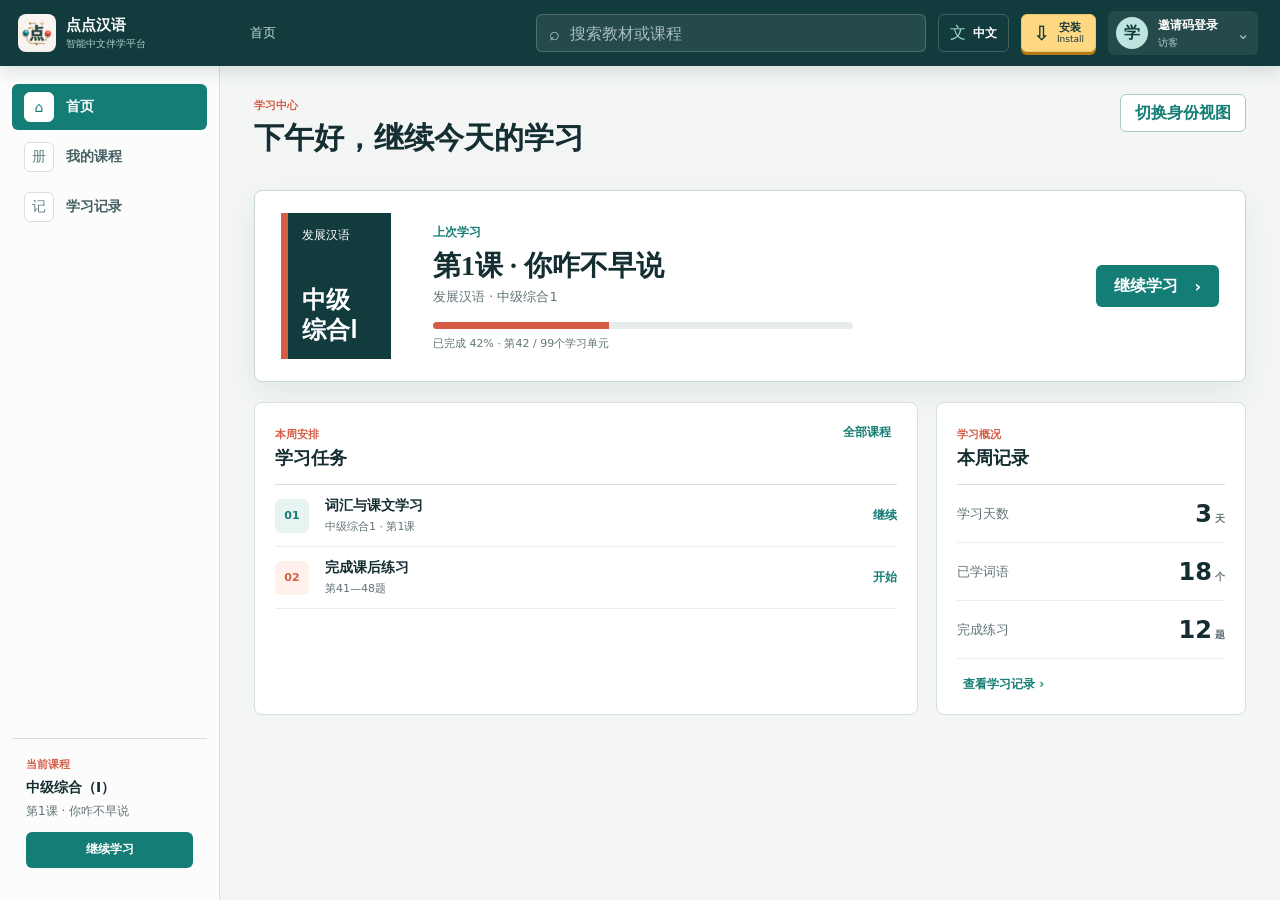
==== commit b1458111: "Fix misplaced digital book files" ====
--- a/index.html
+++ b/index.html
@@ -1,119 +1,19 @@
 <!doctype html>
-<html lang="zh-Hans">
+<html lang="zh-CN">
 <head>
   <meta charset="utf-8">
-  <meta name="viewport" content="width=device-width, initial-scale=1, viewport-fit=cover">
-  <meta name="theme-color" content="#16373a">
-  <title>中级综合1 第1课 · 点点汉语</title>
-  <link rel="manifest" href="../../manifest.webmanifest">
-  <link rel="icon" type="image/png" sizes="32x32" href="../../icons/favicon-32.png">
-  <link rel="apple-touch-icon" href="../../icons/apple-touch-icon-180.png">
-  <link rel="stylesheet" href="styles.css?v=20260802-3">
+  <meta name="viewport" content="width=device-width, initial-scale=1">
+  <meta name="theme-color" content="#f5f7f4">
+  <title>点点汉语 · 智能中文伴学平台</title>
+  <link rel="manifest" href="manifest.webmanifest">
+  <link rel="icon" type="image/png" sizes="32x32" href="icons/favicon-32.png">
+  <link rel="apple-touch-icon" href="icons/apple-touch-icon-180.png">
+  <script>
+    window.location.replace("modules/learning-hub/");
+  </script>
+  <noscript><meta http-equiv="refresh" content="0; url=modules/learning-hub/"></noscript>
 </head>
 <body>
-  <div class="book-app">
-    <header class="book-toolbar">
-      <a class="brand-link" href="../learning-hub/" aria-label="返回点点汉语学习中心 / Back to learning hub" title="返回学习中心 / Back to learning hub">
-        <img src="../../icons/icon-96.png" alt="">
-        <span><strong>点点汉语</strong><small>中级综合1 · 第1课</small></span>
-      </a>
-
-      <nav class="section-tabs" aria-label="课程部分">
-        <button type="button" data-section="vocabulary"><span class="bilingual-button-label"><strong>词语</strong><small>Vocabulary</small></span></button>
-        <button type="button" data-section="text"><span class="bilingual-button-label"><strong>课文</strong><small>Text</small></span></button>
-        <button type="button" data-section="practice"><span class="bilingual-button-label"><strong>练习</strong><small>Practice</small></span></button>
-      </nav>
-
-      <div class="toolbar-settings">
-        <div class="assist-switch" role="group" aria-label="母语辅助模式">
-          <button type="button" data-assist-mode="immersion"><span class="bilingual-button-label"><strong>中文沉浸</strong><small>Chinese only</small></span></button>
-          <button type="button" data-assist-mode="assist"><span class="bilingual-button-label"><strong>母语辅助</strong><small>Native-language aid</small></span></button>
-          <button type="button" data-assist-mode="bilingual"><span class="bilingual-button-label"><strong>双语对照</strong><small>Bilingual</small></span></button>
-        </div>
-        <label class="language-select">
-          <span>辅助语言 <small>Support language</small></span>
-          <select id="languageSelect" aria-label="选择辅助语言"></select>
-        </label>
-      </div>
-    </header>
-
-    <main class="lesson-main">
-      <section class="unit-shell" aria-labelledby="unitTitle">
-        <header class="unit-heading">
-          <div>
-            <span class="unit-kicker" id="unitKicker">第1课 · 你咋不早说</span>
-            <h1 id="unitTitle">正在载入</h1>
-            <p id="unitProgress">准备课程内容</p>
-          </div>
-          <label class="unit-jump">
-            <span>跳转到 <small>Jump to</small></span>
-            <select id="unitSelect" aria-label="选择学习单元"></select>
-          </label>
-        </header>
-
-        <div class="learning-workspace" id="learningWorkspace">
-          <div class="lesson-column">
-            <article class="learning-unit" id="unitContent" aria-live="polite"></article>
-
-            <section class="audio-dock" aria-label="课程音频播放器">
-              <audio id="lessonAudio" preload="metadata"></audio>
-              <button class="audio-main-button" id="playButton" type="button" aria-label="播放当前内容 / Play current item" title="播放当前内容 / Play current item">▶</button>
-              <div class="audio-current">
-                <span id="audioStatus">准备播放</span>
-                <strong id="audioLabel">当前学习单元</strong>
-              </div>
-              <input id="audioSeek" type="range" min="0" max="1000" value="0" aria-label="音频进度">
-              <span class="audio-time" id="audioTime">00:00 / 00:00</span>
-              <label class="speed-control">
-                <span>速度 <small>Speed</small></span>
-                <select id="speedSelect" aria-label="播放速度">
-                  <option value="0.75">0.75×</option>
-                  <option value="1" selected>1×</option>
-                  <option value="1.25">1.25×</option>
-                </select>
-              </label>
-              <button class="icon-button" id="continuousButton" type="button" aria-pressed="false" aria-label="连续播放 / Continuous play" title="连续播放 / Continuous play">⇥</button>
-              <button class="icon-button" id="loopButton" type="button" aria-pressed="false" aria-label="循环当前单元 / Loop current unit" title="循环当前单元 / Loop current unit">↻</button>
-            </section>
-          </div>
-
-        </div>
-
-        <footer class="unit-navigation">
-          <button type="button" id="previousUnitButton"><span class="button-icon" aria-hidden="true">‹</span><span class="bilingual-button-label"><strong>上一个</strong><small>Previous</small></span></button>
-          <strong id="footerProgress">1 / 1</strong>
-          <button type="button" id="nextUnitButton"><span class="bilingual-button-label"><strong>下一个</strong><small>Next</small></span><span class="button-icon" aria-hidden="true">›</span></button>
-        </footer>
-      </section>
-    </main>
-  </div>
-  <dialog class="writing-dialog" id="wordWritingDialog" aria-labelledby="wordWritingTitle">
-    <div id="wordWritingContent"></div>
-  </dialog>
-  <section class="practice-writing-panel" id="practiceWritingPanel" hidden aria-labelledby="practiceWritingTitle">
-    <div id="practiceWritingContent"></div>
-  </section>
-  <section class="assist-zone" id="assistWindow" hidden aria-labelledby="assistTitle">
-    <header class="assist-header" data-assist-drag-handle>
-      <div>
-        <span id="assistContext">当前学习单元</span>
-        <h2 id="assistTitle">AI 精准伴学</h2>
-      </div>
-      <div class="assist-window-actions">
-        <button type="button" data-assist-window-command="fullscreen" aria-label="全屏 / Full screen" title="全屏 / Full screen">⛶</button>
-        <button type="button" data-assist-window-command="close" aria-label="关闭 / Close" title="关闭 / Close">×</button>
-      </div>
-    </header>
-    <div class="assist-tabs" id="assistTabs" role="tablist" aria-label="伴学功能"></div>
-    <div class="assist-content" id="assistContent"></div>
-  </section>
-  <aside class="ai-work-indicator" id="aiWorkIndicator" hidden aria-label="AI 工作状态 / AI work status"></aside>
-  <script src="../../vendor/hanzi-writer.min.js?v=20260731-16"></script>
-  <script src="../shared/voice-orb.js?v=20260801-1"></script>
-  <script src="../../config.js?v=20260801-2"></script>
-  <script src="../shared/learning-api-client.js?v=20260802-1"></script>
-  <script src="book-data.js?v=20260731-16"></script>
-  <script src="stroke-data.js?v=20260731-16"></script>
-  <script src="app.js?v=20260802-3" defer></script>
+  <p><a href="modules/learning-hub/">进入点点汉语学习中心</a></p>
 </body>
 </html>
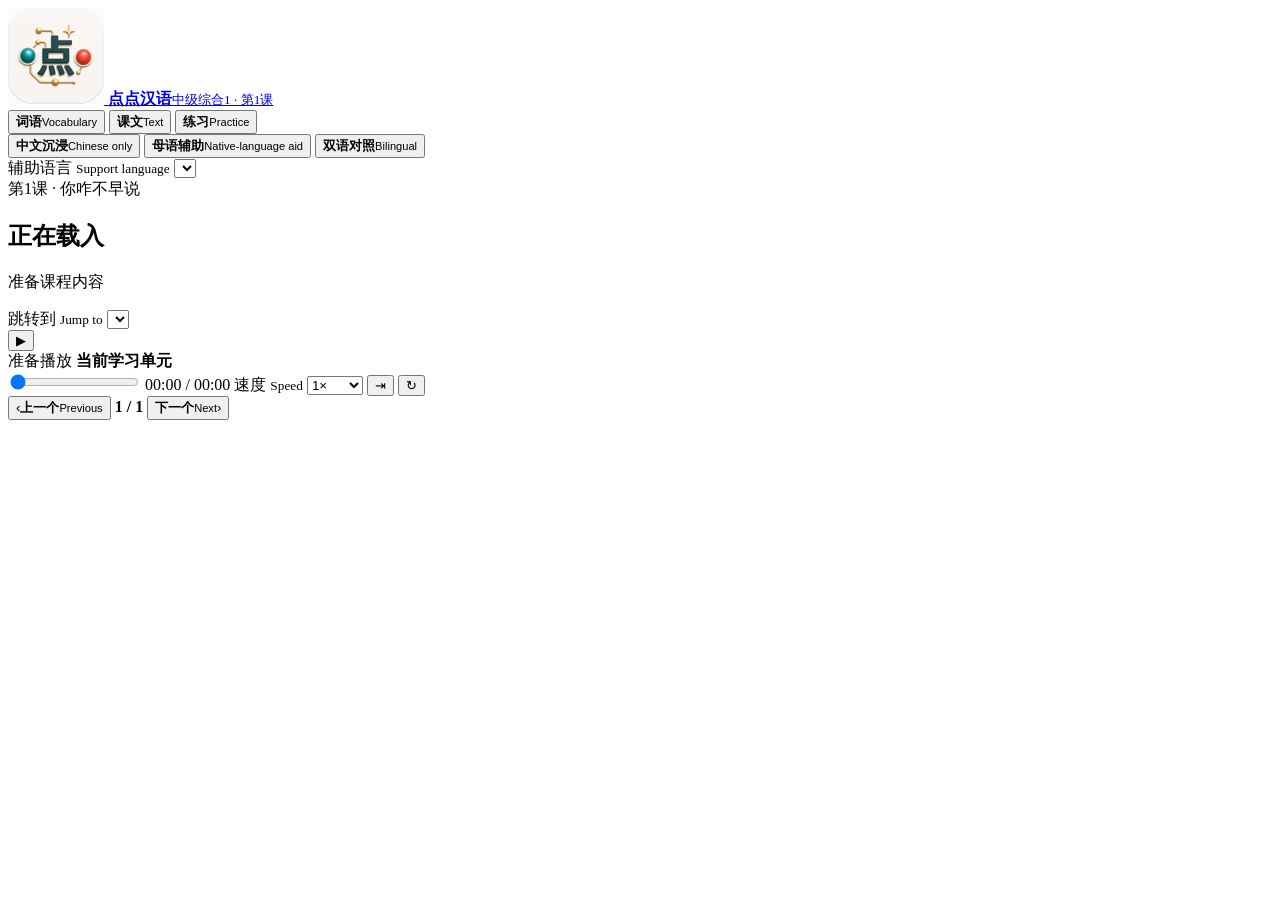
==== commit b5ead64a: "Add files via upload" ====
--- a/index.html
+++ b/index.html
@@ -1,19 +1,128 @@
 <!doctype html>
-<html lang="zh-CN">
+<html lang="zh-Hans">
 <head>
   <meta charset="utf-8">
-  <meta name="viewport" content="width=device-width, initial-scale=1">
-  <meta name="theme-color" content="#f5f7f4">
+  <meta name="viewport" content="width=device-width, initial-scale=1, viewport-fit=cover">
+  <meta name="theme-color" content="#16373a">
   <title>点点汉语 · 智能中文伴学平台</title>
-  <link rel="manifest" href="manifest.webmanifest">
-  <link rel="icon" type="image/png" sizes="32x32" href="icons/favicon-32.png">
-  <link rel="apple-touch-icon" href="icons/apple-touch-icon-180.png">
-  <script>
-    window.location.replace("modules/learning-hub/");
-  </script>
-  <noscript><meta http-equiv="refresh" content="0; url=modules/learning-hub/"></noscript>
+  <link rel="manifest" href="../../manifest.webmanifest">
+  <link rel="icon" type="image/png" sizes="32x32" href="../../icons/favicon-32.png">
+  <link rel="apple-touch-icon" href="../../icons/apple-touch-icon-180.png">
+  <link rel="stylesheet" href="styles.css?v=20260823-6">
+  <link rel="stylesheet" href="pronunciation.css?v=20260823-8">
 </head>
 <body>
-  <p><a href="modules/learning-hub/">进入点点汉语学习中心</a></p>
+  <div class="book-app">
+    <header class="book-toolbar">
+      <a class="brand-link" href="../learning-hub/" aria-label="返回点点汉语学习中心 / Back to learning hub" title="返回学习中心 / Back to learning hub">
+        <img src="../../icons/icon-96.png" alt="">
+        <span><strong>点点汉语</strong><small>中级综合1 · 第1课</small></span>
+      </a>
+
+      <nav class="section-tabs" aria-label="课程部分">
+        <button type="button" data-section="vocabulary"><span class="bilingual-button-label"><strong>词语</strong><small>Vocabulary</small></span></button>
+        <button type="button" data-section="text"><span class="bilingual-button-label"><strong>课文</strong><small>Text</small></span></button>
+        <button type="button" data-section="practice"><span class="bilingual-button-label"><strong>练习</strong><small>Practice</small></span></button>
+      </nav>
+
+      <div class="toolbar-settings">
+        <div class="assist-switch" role="group" aria-label="母语辅助模式">
+          <button type="button" data-assist-mode="immersion"><span class="bilingual-button-label"><strong>中文沉浸</strong><small>Chinese only</small></span></button>
+          <button type="button" data-assist-mode="assist"><span class="bilingual-button-label"><strong>母语辅助</strong><small>Native-language aid</small></span></button>
+          <button type="button" data-assist-mode="bilingual"><span class="bilingual-button-label"><strong>双语对照</strong><small>Bilingual</small></span></button>
+        </div>
+        <label class="language-select">
+          <span>辅助语言 <small>Support language</small></span>
+          <select id="languageSelect" aria-label="选择辅助语言"></select>
+        </label>
+      </div>
+    </header>
+
+    <main class="lesson-main">
+      <section class="unit-shell" aria-labelledby="unitTitle">
+        <header class="unit-heading">
+          <div>
+            <span class="unit-kicker" id="unitKicker">第1课 · 你咋不早说</span>
+            <h1 id="unitTitle">正在载入</h1>
+            <p id="unitProgress">准备课程内容</p>
+          </div>
+          <label class="unit-jump">
+            <span>跳转到 <small>Jump to</small></span>
+            <select id="unitSelect" aria-label="选择学习单元"></select>
+          </label>
+        </header>
+
+        <div class="learning-workspace" id="learningWorkspace">
+          <div class="lesson-column">
+            <article class="learning-unit" id="unitContent" aria-live="polite"></article>
+
+            <section class="audio-dock" aria-label="课程音频播放器">
+              <audio id="lessonAudio" preload="metadata"></audio>
+              <button class="audio-main-button" id="playButton" type="button" aria-label="播放当前内容 / Play current item" title="播放当前内容 / Play current item">▶</button>
+              <div class="audio-current">
+                <span id="audioStatus">准备播放</span>
+                <strong id="audioLabel">当前学习单元</strong>
+              </div>
+              <input id="audioSeek" type="range" min="0" max="1000" value="0" aria-label="音频进度">
+              <span class="audio-time" id="audioTime">00:00 / 00:00</span>
+              <label class="speed-control">
+                <span>速度 <small>Speed</small></span>
+                <select id="speedSelect" aria-label="播放速度">
+                  <option value="0.75">0.75×</option>
+                  <option value="1" selected>1×</option>
+                  <option value="1.25">1.25×</option>
+                </select>
+              </label>
+              <button class="icon-button" id="continuousButton" type="button" aria-pressed="false" aria-label="连续播放 / Continuous play" title="连续播放 / Continuous play">⇥</button>
+              <button class="icon-button" id="loopButton" type="button" aria-pressed="false" aria-label="循环当前单元 / Loop current unit" title="循环当前单元 / Loop current unit">↻</button>
+            </section>
+          </div>
+
+        </div>
+
+        <footer class="unit-navigation">
+          <button type="button" id="previousUnitButton"><span class="button-icon" aria-hidden="true">‹</span><span class="bilingual-button-label"><strong>上一个</strong><small>Previous</small></span></button>
+          <strong id="footerProgress">1 / 1</strong>
+          <button type="button" id="nextUnitButton"><span class="bilingual-button-label"><strong>下一个</strong><small>Next</small></span><span class="button-icon" aria-hidden="true">›</span></button>
+        </footer>
+      </section>
+    </main>
+  </div>
+  <dialog class="writing-dialog" id="wordWritingDialog" aria-labelledby="wordWritingTitle">
+    <div id="wordWritingContent"></div>
+  </dialog>
+  <section class="practice-writing-panel" id="practiceWritingPanel" hidden aria-labelledby="practiceWritingTitle">
+    <div id="practiceWritingContent"></div>
+  </section>
+  <section class="paragraph-reader-panel" id="paragraphReaderPanel" hidden aria-labelledby="paragraphReaderTitle">
+    <div id="paragraphReaderContent"></div>
+  </section>
+  <section class="assist-zone" id="assistWindow" hidden aria-labelledby="assistTitle">
+    <header class="assist-header" data-assist-drag-handle>
+      <div>
+        <span id="assistContext">当前学习单元</span>
+        <h2 id="assistTitle">AI 精准伴学</h2>
+      </div>
+      <div class="assist-window-actions">
+        <button type="button" data-assist-window-command="fullscreen" aria-label="全屏 / Full screen" title="全屏 / Full screen">⛶</button>
+        <button type="button" data-assist-window-command="close" aria-label="关闭 / Close" title="关闭 / Close">×</button>
+      </div>
+    </header>
+    <div class="assist-tabs" id="assistTabs" role="tablist" aria-label="伴学功能"></div>
+    <div class="assist-content" id="assistContent"></div>
+  </section>
+  <aside class="ai-work-indicator" id="aiWorkIndicator" hidden aria-label="AI 工作状态 / AI work status"></aside>
+  <script src="../../vendor/hanzi-writer.min.js?v=20260731-16"></script>
+  <script src="../shared/voice-orb.js?v=20260801-1"></script>
+  <script src="../../config.js?v=20260823-1"></script>
+  <script src="../shared/learning-api-client.js?v=20260823-3"></script>
+  <script src="../shared/draggable.js?v=20260823-1"></script>
+  <script src="pronunciation.js?v=20260823-9"></script>
+  <script src="app.js?v=20260823-6" defer></script>
+
+  <section class="pwa-update-banner" id="pwaUpdateBanner" aria-live="polite" hidden>
+    <span><strong>发现新版本</strong><small>点击刷新以更新到最新内容 / New version ready, tap to refresh</small></span>
+    <button class="pwa-install-action" type="button" data-pwa-refresh>刷新 / Refresh</button>
+  </section>
 </body>
 </html>
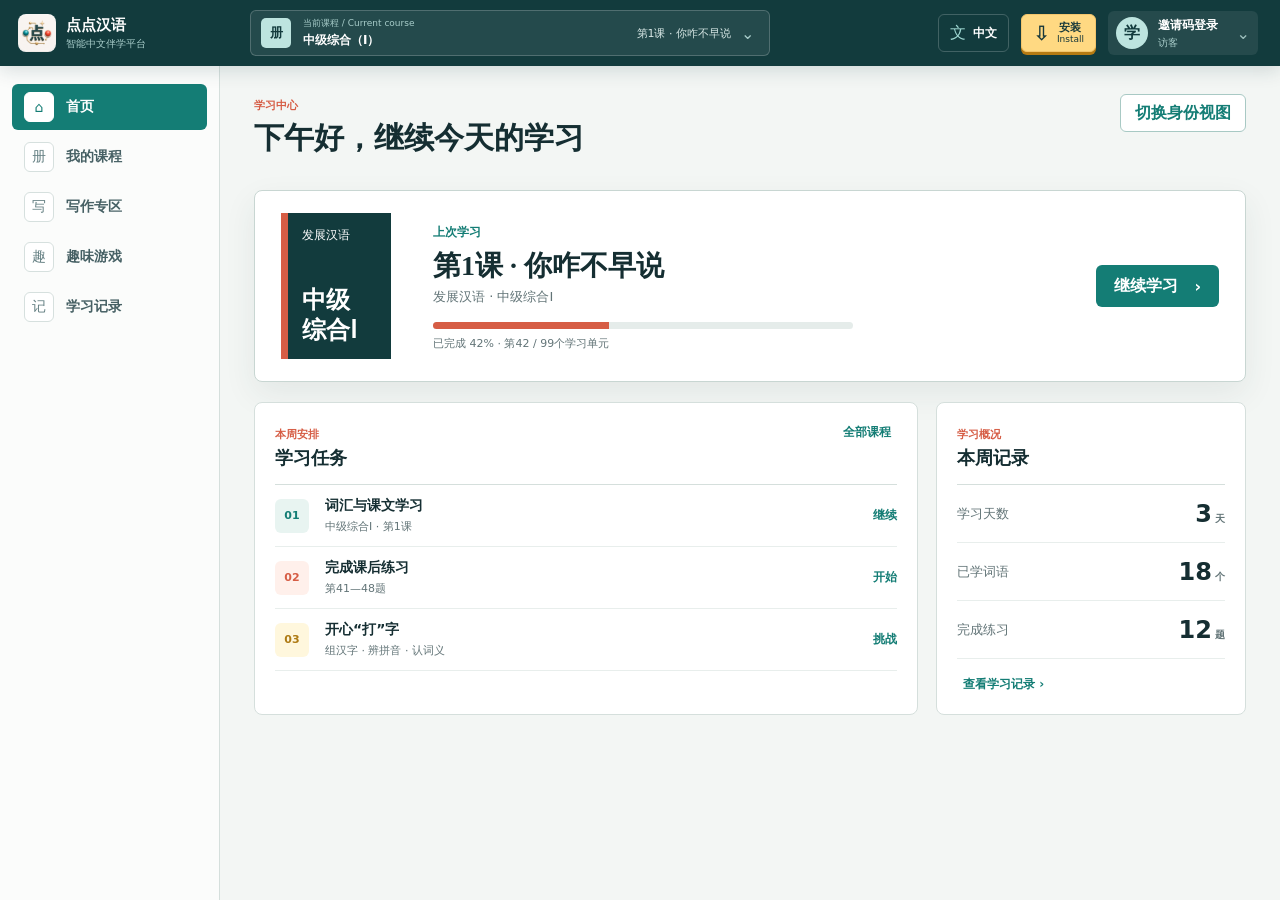
==== commit 57d4074a: "Add files via upload" ====
--- a/index.html
+++ b/index.html
@@ -1,128 +1,19 @@
 <!doctype html>
-<html lang="zh-Hans">
+<html lang="zh-CN">
 <head>
   <meta charset="utf-8">
-  <meta name="viewport" content="width=device-width, initial-scale=1, viewport-fit=cover">
-  <meta name="theme-color" content="#16373a">
+  <meta name="viewport" content="width=device-width, initial-scale=1">
+  <meta name="theme-color" content="#f5f7f4">
   <title>点点汉语 · 智能中文伴学平台</title>
-  <link rel="manifest" href="../../manifest.webmanifest">
-  <link rel="icon" type="image/png" sizes="32x32" href="../../icons/favicon-32.png">
-  <link rel="apple-touch-icon" href="../../icons/apple-touch-icon-180.png">
-  <link rel="stylesheet" href="styles.css?v=20260823-6">
-  <link rel="stylesheet" href="pronunciation.css?v=20260823-8">
+  <link rel="manifest" href="manifest.webmanifest">
+  <link rel="icon" type="image/png" sizes="32x32" href="icons/favicon-32.png">
+  <link rel="apple-touch-icon" href="icons/apple-touch-icon-180.png">
+  <script>
+    window.location.replace("modules/learning-hub/");
+  </script>
+  <noscript><meta http-equiv="refresh" content="0; url=modules/learning-hub/"></noscript>
 </head>
 <body>
-  <div class="book-app">
-    <header class="book-toolbar">
-      <a class="brand-link" href="../learning-hub/" aria-label="返回点点汉语学习中心 / Back to learning hub" title="返回学习中心 / Back to learning hub">
-        <img src="../../icons/icon-96.png" alt="">
-        <span><strong>点点汉语</strong><small>中级综合1 · 第1课</small></span>
-      </a>
-
-      <nav class="section-tabs" aria-label="课程部分">
-        <button type="button" data-section="vocabulary"><span class="bilingual-button-label"><strong>词语</strong><small>Vocabulary</small></span></button>
-        <button type="button" data-section="text"><span class="bilingual-button-label"><strong>课文</strong><small>Text</small></span></button>
-        <button type="button" data-section="practice"><span class="bilingual-button-label"><strong>练习</strong><small>Practice</small></span></button>
-      </nav>
-
-      <div class="toolbar-settings">
-        <div class="assist-switch" role="group" aria-label="母语辅助模式">
-          <button type="button" data-assist-mode="immersion"><span class="bilingual-button-label"><strong>中文沉浸</strong><small>Chinese only</small></span></button>
-          <button type="button" data-assist-mode="assist"><span class="bilingual-button-label"><strong>母语辅助</strong><small>Native-language aid</small></span></button>
-          <button type="button" data-assist-mode="bilingual"><span class="bilingual-button-label"><strong>双语对照</strong><small>Bilingual</small></span></button>
-        </div>
-        <label class="language-select">
-          <span>辅助语言 <small>Support language</small></span>
-          <select id="languageSelect" aria-label="选择辅助语言"></select>
-        </label>
-      </div>
-    </header>
-
-    <main class="lesson-main">
-      <section class="unit-shell" aria-labelledby="unitTitle">
-        <header class="unit-heading">
-          <div>
-            <span class="unit-kicker" id="unitKicker">第1课 · 你咋不早说</span>
-            <h1 id="unitTitle">正在载入</h1>
-            <p id="unitProgress">准备课程内容</p>
-          </div>
-          <label class="unit-jump">
-            <span>跳转到 <small>Jump to</small></span>
-            <select id="unitSelect" aria-label="选择学习单元"></select>
-          </label>
-        </header>
-
-        <div class="learning-workspace" id="learningWorkspace">
-          <div class="lesson-column">
-            <article class="learning-unit" id="unitContent" aria-live="polite"></article>
-
-            <section class="audio-dock" aria-label="课程音频播放器">
-              <audio id="lessonAudio" preload="metadata"></audio>
-              <button class="audio-main-button" id="playButton" type="button" aria-label="播放当前内容 / Play current item" title="播放当前内容 / Play current item">▶</button>
-              <div class="audio-current">
-                <span id="audioStatus">准备播放</span>
-                <strong id="audioLabel">当前学习单元</strong>
-              </div>
-              <input id="audioSeek" type="range" min="0" max="1000" value="0" aria-label="音频进度">
-              <span class="audio-time" id="audioTime">00:00 / 00:00</span>
-              <label class="speed-control">
-                <span>速度 <small>Speed</small></span>
-                <select id="speedSelect" aria-label="播放速度">
-                  <option value="0.75">0.75×</option>
-                  <option value="1" selected>1×</option>
-                  <option value="1.25">1.25×</option>
-                </select>
-              </label>
-              <button class="icon-button" id="continuousButton" type="button" aria-pressed="false" aria-label="连续播放 / Continuous play" title="连续播放 / Continuous play">⇥</button>
-              <button class="icon-button" id="loopButton" type="button" aria-pressed="false" aria-label="循环当前单元 / Loop current unit" title="循环当前单元 / Loop current unit">↻</button>
-            </section>
-          </div>
-
-        </div>
-
-        <footer class="unit-navigation">
-          <button type="button" id="previousUnitButton"><span class="button-icon" aria-hidden="true">‹</span><span class="bilingual-button-label"><strong>上一个</strong><small>Previous</small></span></button>
-          <strong id="footerProgress">1 / 1</strong>
-          <button type="button" id="nextUnitButton"><span class="bilingual-button-label"><strong>下一个</strong><small>Next</small></span><span class="button-icon" aria-hidden="true">›</span></button>
-        </footer>
-      </section>
-    </main>
-  </div>
-  <dialog class="writing-dialog" id="wordWritingDialog" aria-labelledby="wordWritingTitle">
-    <div id="wordWritingContent"></div>
-  </dialog>
-  <section class="practice-writing-panel" id="practiceWritingPanel" hidden aria-labelledby="practiceWritingTitle">
-    <div id="practiceWritingContent"></div>
-  </section>
-  <section class="paragraph-reader-panel" id="paragraphReaderPanel" hidden aria-labelledby="paragraphReaderTitle">
-    <div id="paragraphReaderContent"></div>
-  </section>
-  <section class="assist-zone" id="assistWindow" hidden aria-labelledby="assistTitle">
-    <header class="assist-header" data-assist-drag-handle>
-      <div>
-        <span id="assistContext">当前学习单元</span>
-        <h2 id="assistTitle">AI 精准伴学</h2>
-      </div>
-      <div class="assist-window-actions">
-        <button type="button" data-assist-window-command="fullscreen" aria-label="全屏 / Full screen" title="全屏 / Full screen">⛶</button>
-        <button type="button" data-assist-window-command="close" aria-label="关闭 / Close" title="关闭 / Close">×</button>
-      </div>
-    </header>
-    <div class="assist-tabs" id="assistTabs" role="tablist" aria-label="伴学功能"></div>
-    <div class="assist-content" id="assistContent"></div>
-  </section>
-  <aside class="ai-work-indicator" id="aiWorkIndicator" hidden aria-label="AI 工作状态 / AI work status"></aside>
-  <script src="../../vendor/hanzi-writer.min.js?v=20260731-16"></script>
-  <script src="../shared/voice-orb.js?v=20260801-1"></script>
-  <script src="../../config.js?v=20260823-1"></script>
-  <script src="../shared/learning-api-client.js?v=20260823-3"></script>
-  <script src="../shared/draggable.js?v=20260823-1"></script>
-  <script src="pronunciation.js?v=20260823-9"></script>
-  <script src="app.js?v=20260823-6" defer></script>
-
-  <section class="pwa-update-banner" id="pwaUpdateBanner" aria-live="polite" hidden>
-    <span><strong>发现新版本</strong><small>点击刷新以更新到最新内容 / New version ready, tap to refresh</small></span>
-    <button class="pwa-install-action" type="button" data-pwa-refresh>刷新 / Refresh</button>
-  </section>
+  <p><a href="modules/learning-hub/">进入点点汉语学习中心</a></p>
 </body>
 </html>
